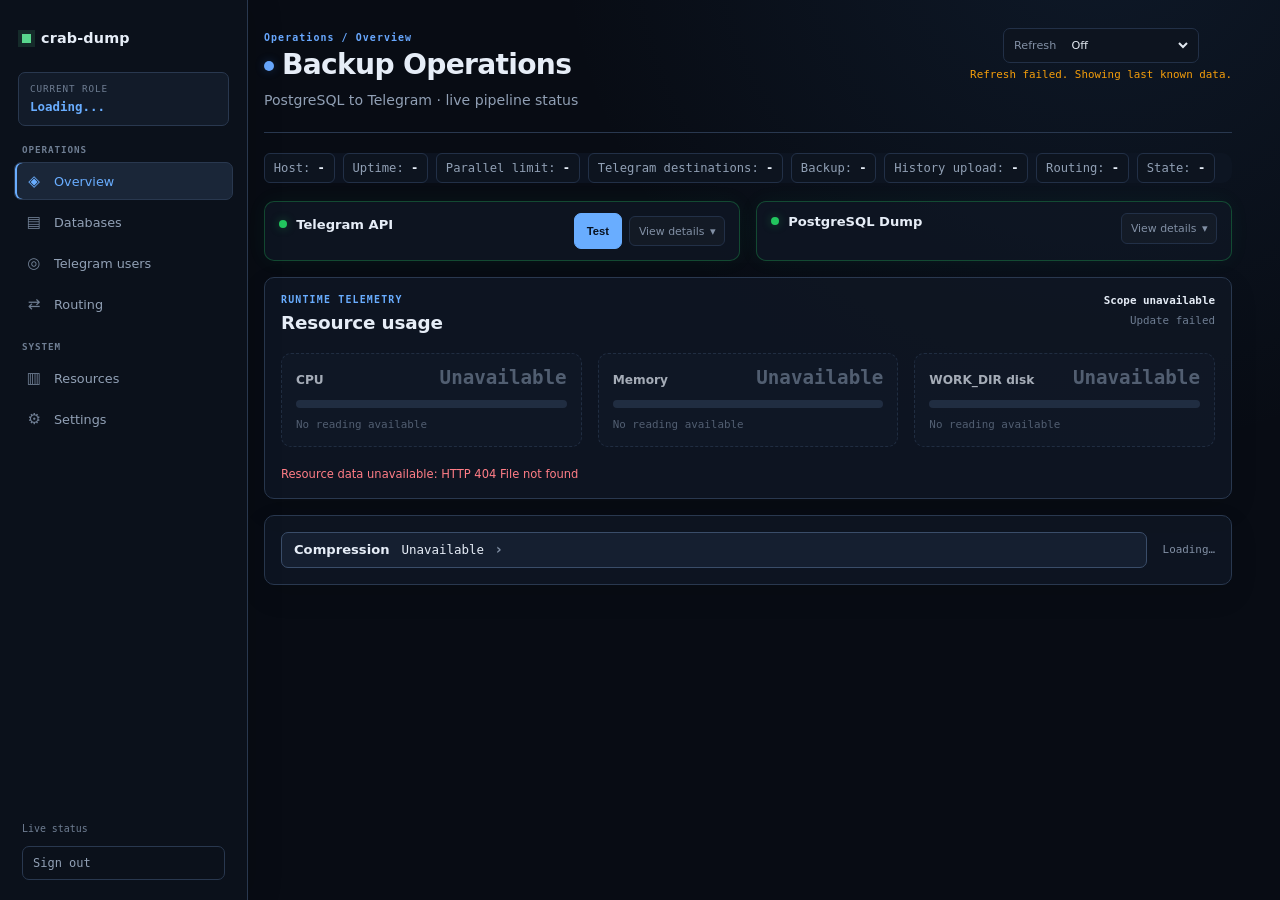
==== dashboard/index.html @ d7468675 "chore: create dashboard dir" ====
<!DOCTYPE html>
<html lang="en">
<head>
    <meta charset="UTF-8">
    <meta name="viewport" content="width=device-width, initial-scale=1.0">
    <title>crab-dump · Status Dashboard</title>
    <style>
        *, *::before, *::after { box-sizing: border-box; margin: 0; padding: 0; }

        :root {
            --bg:         #0b0f19;
            --bg-card:    #111827;
            --bg-hover:   #1a2332;
            --border:     #1e293b;
            --text:       #e2e8f0;
            --text-muted: #64748b;
            --accent:     #3b82f6;
            --accent-glow:rgba(59,130,246,.25);
            --up:         #22c55e;
            --up-bg:      rgba(34,197,94,.10);
            --up-border:  rgba(34,197,94,.30);
            --up-glow:    rgba(34,197,94,.35);
            --warn:       #f59e0b;
            --warn-bg:    rgba(245,158,11,.10);
            --warn-border:rgba(245,158,11,.30);
            --warn-glow:  rgba(245,158,11,.35);
            --err:        #ef4444;
            --err-bg:     rgba(239,68,68,.10);
            --err-border: rgba(239,68,68,.30);
            --err-glow:   rgba(239,68,68,.35);
            --idle:       #7c8aa0;
            --idle-bg:    rgba(124,138,160,.10);
            --idle-border:rgba(124,138,160,.28);
            --radius:     14px;
            --font:       'Inter', -apple-system, BlinkMacSystemFont, 'Segoe UI', Roboto, sans-serif;
            --mono:       'JetBrains Mono', 'Fira Code', 'Cascadia Code', ui-monospace, monospace;
        }

        body {
            font-family: var(--font);
            background: var(--bg);
            color: var(--text);
            min-height: 100vh;
            display: flex;
            flex-direction: column;
            align-items: center;
            padding: 2rem 1rem;
            -webkit-font-smoothing: antialiased;
            -moz-osx-font-smoothing: grayscale;
        }

        /* ---------- header ---------- */
        .header {
            width: 100%;
            max-width: 920px;
            text-align: center;
            margin-bottom: 2rem;
        }
        .header h1 {
            font-size: 1.6rem;
            font-weight: 700;
            letter-spacing: -.02em;
            margin-bottom: .3rem;
        }
        .header h1 .dot {
            display: inline-block;
            width: 10px; height: 10px;
            border-radius: 50%;
            background: var(--accent);
            box-shadow: 0 0 10px var(--accent-glow);
            margin-right: .5rem;
            vertical-align: middle;
            animation: pulse-dot 2s ease-in-out infinite;
        }
        @keyframes pulse-dot {
            0%,100% { opacity:1; transform:scale(1); }
            50%     { opacity:.5; transform:scale(1.2); }
        }
        .header p {
            color: var(--text-muted);
            font-size: .9rem;
        }

        /* ---------- server info bar ---------- */
        .info-bar {
            width: 100%;
            max-width: 920px;
            display: flex;
            flex-wrap: wrap;
            gap: .75rem;
            margin-bottom: 1.5rem;
        }
        .info-chip {
            display: inline-flex;
            align-items: center;
            gap: .45rem;
            background: var(--bg-card);
            border: 1px solid var(--border);
            border-radius: 999px;
            padding: .4rem .9rem;
            font-size: .78rem;
            color: var(--text-muted);
            font-family: var(--mono);
            white-space: nowrap;
        }
        .info-chip .icon { font-size: .9rem; }
        .info-chip strong { color: var(--text); font-weight: 600; }
        /* State chip is tinted by phase so "running" vs "waiting" reads at a glance. */
        .info-chip.running { border-color: rgba(245,158,11,.45); }
        .info-chip.running strong { color: var(--warn); }
        .info-chip.waiting { border-color: rgba(59,130,246,.45); }
        .info-chip.waiting strong { color: var(--accent); }

        /* ---------- status grid ---------- */
        .grid {
            width: 100%;
            max-width: 920px;
            display: grid;
            grid-template-columns: 1fr 1fr;
            gap: 1.25rem;
        }
        @media (max-width: 640px) {
            .grid { grid-template-columns: 1fr; }
        }

        /* ---------- card base ---------- */
        .card {
            background: var(--bg-card);
            border: 1px solid var(--border);
            border-radius: var(--radius);
            padding: 1.5rem;
            transition: border-color .3s, box-shadow .3s, transform .15s;
            display: flex;
            flex-direction: column;
            gap: 1rem;
            position: relative;
            overflow: hidden;
        }
        .card::before {
            content: '';
            position: absolute;
            inset: 0;
            border-radius: var(--radius);
            opacity: 0;
            transition: opacity .3s;
            pointer-events: none;
            background: radial-gradient(600px circle at var(--mx, 50%) var(--my, 50%), rgba(255,255,255,.02), transparent 40%);
        }
        .card:hover::before { opacity: 1; }
        .card:hover { transform: translateY(-2px); }

        /* Compact operational status panels */
        .service-card {
            min-width: 0;
            padding: 0;
            gap: 0;
            transition: border-color .2s, box-shadow .2s;
        }
        .service-card:hover { transform: none; }
        .service-card::before { display: none; }
        .service-card > summary {
            list-style: none;
        }
        .service-card > summary::-webkit-details-marker { display: none; }
        .service-summary {
            display: grid;
            grid-template-columns: minmax(0, 1fr) auto;
            align-items: center;
            gap: 1rem;
            padding: .85rem 1rem;
            cursor: pointer;
        }
        .service-summary:focus-visible {
            outline: 2px solid var(--accent);
            outline-offset: 4px;
            border-radius: 5px;
        }
        .service-main {
            display: flex;
            flex-direction: column;
            align-items: flex-start;
            gap: .3rem;
            min-width: 0;
        }
        .service-main .card-header {
            gap: .6rem;
        }
        .service-main .card-body {
            min-width: 0;
            padding-left: 1.35rem;
        }
        .service-main .status-msg {
            overflow-wrap: anywhere;
        }
        .service-actions {
            display: flex;
            align-items: center;
            justify-content: flex-end;
            gap: .6rem;
            flex: 0 0 auto;
        }
        .service-details-label {
            display: inline-flex;
            align-items: center;
            min-height: 1.9rem;
            padding: .3rem .55rem;
            border: 1px solid var(--border);
            border-radius: 6px;
            background: rgba(226,232,240,.025);
            color: var(--text-muted);
            font-size: .68rem;
            white-space: nowrap;
        }
        .service-summary:hover .service-details-label {
            border-color: rgba(59,130,246,.45);
            color: var(--text);
        }
        .service-details-label::after {
            content: '▾';
            margin-left: .35rem;
            font-size: .7rem;
            transition: transform .15s;
        }
        .service-card[open] .service-details-label::after {
            transform: rotate(180deg);
        }
        .service-details-content {
            display: flex;
            align-items: center;
            flex-wrap: wrap;
            gap: .35rem .9rem;
            margin-top: 0;
            padding: .6rem 1rem .7rem 2.35rem;
            background: rgba(2,6,23,.18);
            border-top: 1px solid var(--border);
        }
        .service-details-content .status-time {
            margin-top: 0;
        }
        .service-details-content .status-time:empty {
            display: none;
        }

        .compression-card { grid-column: 1 / -1; }
        .compression-header {
            display: flex;
            align-items: center;
            justify-content: space-between;
            gap: 1rem;
        }
        .compression-toggle {
            display: flex;
            align-items: center;
            flex: 1;
            min-width: 0;
            gap: .75rem;
            padding: .1rem 0;
            color: var(--text);
            background: transparent;
            border: 0;
            font: inherit;
            text-align: left;
            cursor: pointer;
        }
        .compression-toggle:focus-visible {
            outline: 2px solid var(--accent);
            outline-offset: 4px;
            border-radius: 4px;
        }
        .compression-toggle:hover .compression-summary {
            color: var(--accent);
        }
        .compression-summary {
            min-width: 0;
            overflow-wrap: anywhere;
            font: .78rem var(--mono);
            transition: color .15s;
        }
        .compression-chevron {
            flex: 0 0 auto;
            color: var(--text-muted);
            font-size: .85rem;
            transition: transform .15s;
        }
        .compression-card.expanded .compression-chevron {
            transform: rotate(90deg);
        }
        .compression-source {
            flex: 0 0 auto;
            color: var(--text-muted);
            font: .68rem var(--mono);
            text-align: right;
        }
        .compression-form[hidden] { display: none; }
        .compression-form {
            display: grid;
            grid-template-columns: repeat(3, minmax(0, 1fr));
            gap: 1rem;
            align-items: end;
        }
        .compression-field {
            display: flex;
            flex-direction: column;
            gap: .4rem;
            min-width: 0;
        }
        .compression-field label {
            color: var(--text-muted);
            font-size: .76rem;
        }
        .compression-field select,
        .compression-field input[type="number"] {
            width: 100%;
            min-height: 2.35rem;
            padding: .5rem .65rem;
            color: var(--text);
            background: var(--bg);
            border: 1px solid var(--border);
            border-radius: 8px;
            font: .82rem var(--mono);
        }
        .compression-field select:focus,
        .compression-field input:focus {
            outline: 2px solid var(--accent);
            outline-offset: 1px;
        }
        .compression-check {
            display: flex;
            flex-direction: row;
            align-items: baseline;
            gap: .55rem;
            min-height: 2.9rem;
            grid-row: 1;
            grid-column: 3;
            justify-self: start;
            color: var(--text);
            font-size: .82rem;
        }
        .compression-check input {
            flex: 0 0 auto;
            margin: 0;
        }
        .compression-check span {
            white-space: nowrap;
        }
        .compression-help,
        .compression-status {
            color: var(--text-muted);
            font-size: .73rem;
        }
        .compression-status { min-height: 1.1rem; }
        .compression-status.success { color: var(--up); }
        .compression-status.error { color: var(--err); }
        .compression-actions {
            display: flex;
            align-items: center;
            justify-content: space-between;
            gap: 1rem;
            grid-column: 1 / -1;
            margin-top: .25rem;
        }
        @media (max-width: 640px) {
            .compression-form { grid-template-columns: 1fr; }
            .compression-check { grid-row: auto; grid-column: auto; }
            .compression-actions { align-items: flex-start; flex-direction: column; }
            .compression-header { align-items: flex-start; }
            .compression-source { max-width: 42%; white-space: normal; }
        }
        @media (max-width: 640px) {
            .resource-grid { grid-template-columns: 1fr; }
            .service-summary {
                grid-template-columns: minmax(0, 1fr);
                gap: .55rem;
            }
            .service-actions {
                width: 100%;
                justify-content: flex-end;
            }
            .service-details-label {
                min-height: 1.75rem;
            }
            .service-details-content { padding-left: 1rem; }
        }

        /* state variants */
        .card.up       { border-color: var(--up-border);   box-shadow: 0 0 20px rgba(34,197,94,.06); }
        .card.up .card-header .status-dot { background: var(--up); box-shadow: 0 0 10px var(--up-glow); }
        .card.degraded { border-color: var(--warn-border); box-shadow: 0 0 20px rgba(245,158,11,.06); }
        .card.degraded .card-header .status-dot { background: var(--warn); box-shadow: 0 0 10px var(--warn-glow); }
        .card.down     { border-color: var(--err-border);  box-shadow: 0 0 20px rgba(239,68,68,.06); }
        .card.down .card-header .status-dot { background: var(--err); box-shadow: 0 0 10px var(--err-glow); }

        .card-header {
            display: flex;
            align-items: center;
            gap: .75rem;
        }
        .status-dot {
            width: 12px; height: 12px;
            border-radius: 50%;
            flex-shrink: 0;
            animation: pulse-dot 2s ease-in-out infinite;
        }
        .card-title {
            font-size: .95rem;
            font-weight: 600;
            color: var(--text);
        }
        .card-body { flex: 1; }
        .card-body .status-msg {
            font-size: .85rem;
            color: var(--text-muted);
            line-height: 1.55;
        }
        .card-body .status-time {
            font-family: var(--mono);
            font-size: .72rem;
            color: var(--text-muted);
            opacity: .7;
            margin-top: .4rem;
        }

        /* ──────────────────────────────────────────────
           DATABASES SECTION
           ────────────────────────────────────────────── */

        /* Section heading */
        #dbSection { width: 100%; max-width: 920px; }
        .db-head {
            width: 100%;
            max-width: 920px;
            display: flex;
            align-items: baseline;
            gap: .6rem;
            margin: 2rem 0 .9rem;
        }
        .db-head h2 {
            font-size: 1rem;
            font-weight: 600;
            letter-spacing: -.01em;
        }
        .db-head .hint {
            font-family: var(--mono);
            font-size: .68rem;
            color: var(--text-muted);
            opacity: .7;
        }

        /* Summary row pills */
        .summary-row {
            width: 100%;
            max-width: 920px;
            display: flex;
            flex-wrap: wrap;
            gap: .5rem;
            margin: 0 0 1.25rem;
        }
        .summary-pill {
            display: inline-flex;
            align-items: center;
            gap: .35rem;
            padding: .3rem .75rem;
            border-radius: 999px;
            font-size: .72rem;
            font-weight: 600;
            font-family: var(--mono);
            letter-spacing: .03em;
        }
        .summary-pill.total   { background: rgba(59,130,246,.12);  color: var(--accent);    border: 1px solid rgba(59,130,246,.25); }
        .summary-pill.queued  { background: var(--idle-bg);        color: var(--idle);     border: 1px solid var(--idle-border); }
        .summary-pill.running { background: rgba(245,158,11,.12);  color: var(--warn);     border: 1px solid rgba(245,158,11,.25); }
        .summary-pill.done    { background: rgba(34,197,94,.12);   color: var(--up);       border: 1px solid rgba(34,197,94,.25); }
        .summary-pill.failed  { background: rgba(239,68,68,.12);   color: var(--err);      border: 1px solid rgba(239,68,68,.25); }
        .summary-pill.cancelled { background: var(--idle-bg); color: var(--idle); border: 1px solid var(--idle-border); }
        .summary-pill.size    { background: rgba(226,232,240,.05); color: var(--text);     border: 1px solid var(--border); }
        .summary-pill.speed   { background: rgba(245,158,11,.12);  color: var(--warn);     border: 1px solid rgba(245,158,11,.25); }
        .summary-pill.zero    { opacity: .4; }

        /* Operational database list */
        .db-grid {
            width: 100%;
            max-width: 920px;
            display: flex;
            flex-direction: column;
            gap: 0;
            overflow: hidden;
            border: 1px solid var(--border);
            border-radius: var(--radius);
            background: var(--bg-card);
        }

        /* Individual operational row */
        .db-row {
            --db-accent: var(--idle);
            background: var(--bg-card);
            border-bottom: 1px solid var(--border);
            border-left: 3px solid var(--db-accent);
            position: relative;
            overflow: hidden;
        }
        .db-row:last-child { border-bottom: 0; }
        .db-summary {
            width: 100%;
            min-width: 0;
            display: grid;
            grid-template-columns: minmax(12rem, 1.45fr) minmax(5rem, .45fr) minmax(22rem, 1.8fr) auto;
            align-items: center;
            gap: 1rem;
            padding: .8rem 1rem .8rem .9rem;
        }
        .db-upload-row {
            border-top: 1px solid var(--border);
            padding: .75rem 1rem .85rem .9rem;
        }
        .db-upload-row[hidden] { display: none; }
        .db-history { border-top: 1px solid var(--border); padding: 1rem 1.15rem 1.15rem; }
        .db-history[hidden] { display: none; }
        .history-heading { display: flex; justify-content: space-between; gap: .75rem; align-items: baseline; margin-bottom: .8rem; }
        .history-heading h3 { font-size: .82rem; font-weight: 650; }
        .history-refresh { color: var(--accent); font-size: .7rem; background: none; border: 0; cursor: pointer; }
        .history-controls { display: flex; justify-content: space-between; align-items: center; gap: .75rem; margin-top: .8rem; color: var(--text-muted); font-size: .75rem; }
        .history-controls select, .history-page-button { color: var(--text); background: var(--surface); border: 1px solid var(--border); border-radius: 5px; padding: .4rem .45rem; font: inherit; }
        .history-page-button { cursor: pointer; }
        .history-page-button:disabled { cursor: default; opacity: .45; }
        .history-page-size { display: flex; align-items: center; gap: .4rem; }
        .history-stats { display: grid; grid-template-columns: repeat(4, minmax(0, 1fr)); gap: .55rem; margin-bottom: .85rem; }
        .history-stat { border: 1px solid var(--border); border-radius: 7px; padding: .5rem .6rem; min-width: 0; }
        .history-stat span { display: block; color: var(--text-muted); font-size: .61rem; text-transform: uppercase; letter-spacing: .04em; }
        .history-stat strong { display: block; margin-top: .2rem; font-family: var(--mono); font-size: .75rem; color: var(--text); font-variant-numeric: tabular-nums; }
        .history-table-wrap { overflow-x: auto; }
        .history-table { width: 100%; border-collapse: collapse; font-size: .68rem; white-space: nowrap; }
        .history-table th { color: var(--text-muted); font-weight: 600; text-align: left; padding: .4rem .45rem; border-bottom: 1px solid var(--border); }
        .history-table td { padding: .48rem .45rem; border-bottom: 1px solid rgba(30,41,59,.65); font-family: var(--mono); vertical-align: top; }
        .history-table .success { color: var(--up); } .history-table .failure { color: var(--err); }
        .history-table .action { color: var(--text-muted); }
        .history-table .action-disable { color: var(--warn); }
        .history-table .manual-source { color: var(--accent); font-weight: 650; }
        .db-row.disabled {
            --db-accent: var(--idle);
            background:
                repeating-linear-gradient(
                    -45deg,
                    rgba(124,138,160,.08) 0,
                    rgba(124,138,160,.08) 8px,
                    rgba(124,138,160,.035) 8px,
                    rgba(124,138,160,.035) 16px
                ),
                var(--bg-card);
            border-left-width: 4px;
            box-shadow: inset 0 1px 0 rgba(255,255,255,.025);
        }
        .db-group.disabled-group {
            margin-top: .3rem;
            padding-top: .7rem;
            border-top: 1px solid var(--idle-border);
            background: rgba(124,138,160,.035);
        }
        .db-group.disabled-group .db-group-heading {
            color: var(--text);
        }
        .db-group.disabled-group .db-group-heading::before {
            content: '⏸';
            display: inline-flex;
            align-items: baseline;
            justify-content: center;
            width: 1.15rem;
            height: 1.15rem;
            margin-right: .4rem;
            border: 1px solid var(--idle-border);
            border-radius: 50%;
            color: var(--idle);
            font-size: .62rem;
        }
        .db-row.disabled .db-dot {
            width: 9px;
            height: 9px;
            background: transparent;
            border: 2px solid var(--idle);
            box-shadow: none;
        }
        .db-row.disabled .db-badge {
            background: var(--idle-bg);
            color: var(--text);
            border-color: var(--idle-border);
            font-weight: 750;
        }
        .db-row.disabled .db-step,
        .db-row.disabled .db-foot,
        .db-row.disabled .tl-label {
            color: var(--text-muted);
        }
        .db-row.disabled .db-toggle[aria-checked="false"] {
            color: var(--text);
            background: rgba(124,138,160,.14);
            border-color: var(--idle);
        }
        .db-row.disabled .db-summary-main:hover .db-name {
            color: var(--text);
        }
        .db-summary-main {
            min-width: 0;
            width: 100%;
            border: 0;
            background: transparent;
            color: inherit;
            padding: 0;
            text-align: left;
            font: inherit;
            cursor: pointer;
        }
        .db-top, .db-status, .db-pipeline, .db-progress { min-width: 0; }
        .db-column-label {
            display: block;
            margin-bottom: .25rem;
            color: var(--text-muted);
            font: 700 .58rem var(--mono);
            letter-spacing: .06em;
            text-transform: uppercase;
        }
        .db-summary-main .db-column-label { display: none; }
        .db-status { display: grid; justify-items: start; }
        .db-pipeline, .db-progress { display: flex; flex-direction: column; gap: .35rem; }
        .db-progress { justify-content: center; }
        .db-progress .db-size { margin-top: .1rem; }
        .db-progress-empty {
            color: var(--text-muted);
            font-size: .68rem;
            line-height: 1.3;
        }
        .db-progress-empty[hidden] { display: none; }
        .db-summary-main:focus-visible {
            outline: 2px solid var(--accent);
            outline-offset: 4px;
            border-radius: 6px;
        }
        .db-actions {
            min-width: 0;
            display: flex;
            flex-direction: column;
            align-items: flex-end;
            gap: .3rem;
        }
        .db-toggle {
            display: inline-flex;
            align-items: center;
            gap: .45rem;
            min-height: 28px;
            border: 1px solid var(--border);
            border-radius: 999px;
            background: var(--bg);
            color: var(--text-muted);
            cursor: pointer;
            padding: .1rem .3rem .1rem .2rem;
            font-size: .6rem;
            font-weight: 650;
            font-family: var(--font);
            white-space: nowrap;
            transition: border-color .2s, color .2s, background .2s;
        }
        .db-toggle:hover { color: var(--text); border-color: var(--accent); }
        .db-toggle:focus-visible { outline: 2px solid var(--accent); outline-offset: 2px; }
        .db-toggle:disabled { cursor: wait; opacity: .7; }
        .db-toggle[aria-checked="true"] { color: var(--up); border-color: var(--up-border); }
        .db-toggle[aria-checked="false"] { color: var(--text-muted); }
        .toggle-track {
            position: relative;
            width: 24px;
            height: 14px;
            border-radius: 999px;
            background: var(--border);
            transition: background .2s;
        }
        .toggle-track::after {
            content: '';
            position: absolute;
            top: 2px;
            left: 2px;
            width: 10px;
            height: 10px;
            border-radius: 50%;
            background: var(--text-muted);
            transition: transform .2s, background .2s;
        }
        .db-toggle[aria-checked="true"] .toggle-track { background: rgba(34,197,94,.28); }
        .db-toggle[aria-checked="true"] .toggle-track::after {
            transform: translateX(10px);
            background: var(--up);
        }
        .db-toggle-label { min-width: 2.4rem; text-align: left; }
        .db-toggle-error {
            max-width: 180px;
            color: var(--err);
            font-size: .64rem;
            line-height: 1.3;
            text-align: right;
        }
        .db-toggle-error[hidden] { display: none; }
        .db-backup {
            border: 1px solid var(--accent);
            border-radius: 999px;
            background: transparent;
            color: var(--accent);
            cursor: pointer;
            padding: .25rem .4rem;
            font-size: .56rem;
            line-height: 1;
            letter-spacing: -.01em;
            font-weight: 650;
            font-family: var(--font);
            white-space: nowrap;
        }
        .db-toggle, .db-backup {
            width: 6.3rem;
            box-sizing: border-box;
            justify-content: center;
        }
        .db-backup:hover { background: rgba(59,130,246,.10); }
        .db-backup:disabled { cursor: wait; opacity: .7; }
        .db-backup.cancel-action {
            border-color: var(--err);
            color: var(--bg);
            background: var(--err);
            white-space: normal;
            line-height: 1.15;
            text-align: center;
        }
        .db-backup.cancel-action:hover { background: var(--err-border); }
        .db-backup-error { max-width: 180px; color: var(--err); font-size: .64rem; line-height: 1.3; text-align: right; }
        .db-backup-error[hidden] { display: none; }
        .db-manual-form { display: contents; }
        .db-no-encryption {
            display: inline-flex;
            align-items: center;
            gap: .25rem;
            color: var(--text-muted);
            white-space: nowrap;
        }
        .manual-backup-modal {
            position: fixed;
            inset: 0;
            z-index: 20;
            display: grid;
            place-items: center;
            padding: 1rem;
            background: rgba(3, 7, 18, .72);
            backdrop-filter: blur(4px);
        }
        .manual-backup-modal[hidden] { display: none; }
        .manual-backup-dialog {
            width: min(100%, 30rem);
            max-width: 30rem;
            border: 1px solid var(--border);
            border-radius: var(--radius);
            background: var(--bg-card);
            color: var(--text);
            box-shadow: 0 24px 80px rgba(0, 0, 0, .45);
            padding: 1.35rem;
        }
        .manual-backup-header {
            display: flex;
            align-items: flex-start;
            justify-content: space-between;
            gap: 1rem;
            margin-bottom: 1rem;
        }
        .manual-backup-header h2 { font-size: 1rem; }
        .manual-backup-header p {
            color: var(--text-muted);
            font-size: .75rem;
            margin-top: .25rem;
        }
        .manual-backup-close {
            border: 0;
            background: transparent;
            color: var(--text-muted);
            cursor: pointer;
            font-size: 1.25rem;
            line-height: 1;
            padding: .15rem;
        }
        .manual-backup-close:hover { color: var(--text); }
        .manual-backup-field {
            display: grid;
            gap: .4rem;
            margin-bottom: 1rem;
        }
        .manual-backup-field label,
        .manual-backup-encryption {
            color: var(--text-muted);
            font-size: .75rem;
            font-weight: 600;
        }
        .manual-backup-recipient {
            width: 100%;
            border: 1px solid var(--border);
            border-radius: 7px;
            padding: .55rem .6rem;
            background: var(--bg);
            color: var(--text);
            font: inherit;
        }
        .manual-backup-encryption {
            display: flex;
            align-items: center;
            gap: .45rem;
            margin-bottom: .65rem;
        }
        .manual-backup-no-encryption {
            color: var(--text-muted);
            font-size: .75rem;
            font-weight: 600;
        }
        .manual-backup-no-encryption[hidden] { display: none; }
        .manual-backup-warning {
            color: var(--warn);
            background: var(--warn-bg);
            border: 1px solid var(--warn-border);
            border-radius: 7px;
            padding: .6rem .7rem;
            font-size: .72rem;
            line-height: 1.25;
            margin-bottom: 1rem;
        }
        .manual-backup-warning[hidden] { display: none; }
        .manual-backup-error,
        .manual-backup-unavailable {
            color: var(--text-muted);
            font-size: .72rem;
            line-height: 1.3;
            margin-bottom: 1rem;
        }
        .manual-backup-error { color: var(--err); }
        .manual-backup-error[hidden],
        .manual-backup-unavailable[hidden] { display: none; }
        .manual-backup-actions {
            display: flex;
            justify-content: flex-end;
            gap: .55rem;
        }
        .manual-backup-actions button {
            border-radius: 7px;
            padding: .5rem .75rem;
            font: inherit;
            font-size: .75rem;
            cursor: pointer;
        }
        .manual-backup-cancel {
            border: 1px solid var(--border);
            background: transparent;
            color: var(--text-muted);
        }
        .manual-backup-submit {
            border: 1px solid var(--accent);
            background: var(--accent);
            color: white;
            font-weight: 650;
        }
        .manual-backup-actions button:disabled { cursor: wait; opacity: .7; }
        .history-error { color: var(--err); white-space: normal; min-width: 180px; max-width: 360px; overflow-wrap: anywhere; }
        .history-muted, .history-error-state { color: var(--text-muted); font-size: .75rem; }
        .history-error-state { color: var(--err); display: flex; gap: .6rem; align-items: center; }
        .history-skeleton { display: grid; gap: .55rem; }
        .db-group { display: flex; flex-direction: column; }
        .db-group-list { display: flex; flex-direction: column; }
        .db-group[hidden] { display: none; }
        .db-group-heading {
            display: flex;
            align-items: baseline;
            margin-top: .2rem;
            color: var(--text-muted);
            font-size: .7rem;
            font-weight: 700;
            letter-spacing: .08em;
            text-transform: uppercase;
        }
        .db-group-heading::after {
            content: '';
            height: 1px;
            flex: 1;
            background: var(--border);
        }
        @media (max-width: 720px) { .history-stats { grid-template-columns: repeat(2, minmax(0, 1fr)); } }

        /* State accents use the row rail, indicator, badge, and progress bar. */
        .db-row.running { --db-accent: var(--warn); }
        .db-row.done { --db-accent: var(--up); }
        .db-row.failed { --db-accent: var(--err); }
        .db-row.cancelled { --db-accent: var(--idle); }

        /* Row 1: dot + name + state badge */
        .db-top {
            display: flex;
            align-items: center;
            gap: .55rem;
        }
        .db-dot {
            width: 8px; height: 8px;
            border-radius: 50%;
            flex-shrink: 0;
            background: var(--idle);
        }
        .db-row.running .db-dot { background: var(--warn); box-shadow: 0 0 8px var(--warn-glow); animation: pulse-dot 1.6s ease-in-out infinite; }
        .db-row.done    .db-dot { background: var(--up);   box-shadow: 0 0 8px var(--up-glow); }
        .db-row.failed  .db-dot { background: var(--err);  box-shadow: 0 0 8px var(--err-glow); }

        .db-name {
            flex: 1;
            min-width: 0;
            font-size: .92rem;
            font-weight: 600;
            color: var(--text);
            overflow-wrap: anywhere;
        }
        .db-badge {
            flex-shrink: 0;
            font-size: .62rem;
            font-weight: 700;
            text-transform: uppercase;
            letter-spacing: .07em;
            padding: .2rem .5rem;
            border-radius: 999px;
            background: var(--idle-bg);
            color: var(--idle);
            border: 1px solid var(--idle-border);
        }
        .db-row.running .db-badge { background: var(--warn-bg); color: var(--warn); border-color: var(--warn-border); }
        .db-row.done    .db-badge { background: var(--up-bg);   color: var(--up);   border-color: var(--up-border); }
        .db-row.failed  .db-badge { background: var(--err-bg);  color: var(--err);  border-color: var(--err-border); }
        .db-row.cancelled .db-badge { background: var(--idle-bg); color: var(--idle); border-color: var(--idle-border); }

        /* Row 2: what the database is doing right now */
        .db-step {
            display: flex;
            align-items: flex-start;
            gap: .5rem;
            font-size: .78rem;
            color: var(--text-muted);
            line-height: 1.45;
            min-height: 2.4em;   /* two lines — keeps cards the same height */
        }
        .step-icon {
            flex-shrink: 0;
            width: 18px; height: 18px;
            border-radius: 50%;
            display: inline-flex;
            align-items: center;
            justify-content: center;
            font-size: .62rem;
            background: var(--idle-bg);
            color: var(--idle);
        }
        .db-row.running .step-icon { background: var(--warn-bg); color: var(--warn); }
        .db-row.done    .step-icon { background: var(--up-bg);   color: var(--up); }
        .db-row.failed  .step-icon { background: var(--err-bg);  color: var(--err); }
        .step-text {
            min-width: 0;
            overflow-wrap: anywhere;
        }
        .db-row.failed .step-text { color: var(--err); opacity: .85; }
        .db-row.cancelled .step-text { color: var(--idle); }

        /* Upload progress module: completion first, transfer details second. */
        .db-transfer { display: flex; flex-direction: column; gap: .45rem; }
        .db-transfer[hidden] { display: none; }
        .db-progress-overview {
            display: flex;
            align-items: baseline;
            justify-content: space-between;
            gap: .65rem;
            min-width: 0;
        }
        .db-progress-percent {
            color: var(--text);
            font: 700 1.25rem/1 var(--mono);
            font-variant-numeric: tabular-nums;
            letter-spacing: -.04em;
        }
        .db-progress-bytes {
            min-width: 0;
            color: var(--text-muted);
            font: .66rem var(--mono);
            font-variant-numeric: tabular-nums;
            text-align: right;
            overflow-wrap: anywhere;
        }
        .db-progress-meter {
            height: 10px;
            border: 1px solid var(--border);
            border-radius: 999px;
            background: var(--surface);
            overflow: hidden;
        }
        .db-progress-meter span {
            display: block;
            height: 100%;
            width: 0;
            border-radius: inherit;
            background: var(--warn);
            transition: width .4s;
        }
        .db-row.queued .db-progress-meter span { background: var(--idle); }
        .db-row.running .db-progress-meter span { background: var(--warn); }
        .db-row.done .db-progress-meter span { background: var(--up); }
        .db-row.failed .db-progress-meter span { background: var(--err); }
        .db-row.disabled .db-progress-meter span,
        .db-row.cancelled .db-progress-meter span { background: var(--idle); }
        .db-progress-details {
            display: flex;
            justify-content: space-between;
            align-items: baseline;
            gap: .55rem;
            min-width: 0;
            font: .66rem var(--mono);
            font-variant-numeric: tabular-nums;
        }
        .db-progress-speed {
            color: var(--warn);
            white-space: nowrap;
        }
        .db-row.done .db-progress-speed { color: var(--up); }
        .db-row.failed .db-progress-speed { color: var(--err); }
        .db-progress-speed[hidden] { display: none; }
        .db-chunk-info {
            display: flex;
            flex-wrap: wrap;
            gap: .25rem .55rem;
            min-width: 0;
            font: .66rem var(--mono);
            font-variant-numeric: tabular-nums;
        }
        .db-chunk-info[hidden] { display: none; }
        .db-chunk-count,
        .db-chunk-current {
            min-width: 0;
            color: var(--text-muted);
            overflow-wrap: anywhere;
        }
        .db-chunk-count strong,
        .db-chunk-current strong { color: var(--text); font-weight: 600; }
        .db-progress-meta {
            display: flex;
            flex-wrap: wrap;
            gap: .25rem .55rem;
            min-width: 0;
        }
        .db-progress-meta .db-size { margin-top: 0; }
        /* Dump size + compression ratio (secondary metadata). */
        .db-size {
            font-family: var(--mono);
            font-size: .68rem;
            color: var(--text-muted);
        }
        .db-size[hidden] { display: none; }
        .db-size strong { color: var(--text); font-weight: 600; }

        /* Row 5: pipeline timeline (dump → compression → encryption → upload) */
        .db-timeline {
            width: 100%;
            max-width: none;
            display: flex;
            align-items: flex-start;
        }
        .tl-stage {
            flex: 0 0 auto;
            width: 4.2rem;
            display: flex;
            flex-direction: column;
            align-items: center;
            gap: .3rem;
        }
        .tl-bar {
            flex: 1 1 auto;
            height: 2px;
            margin-top: 5px;      /* aligns with the 12px node's centre */
            background: var(--border);
            border-radius: 2px;
            transition: background .4s;
        }
        .tl-bar.filled { background: var(--up); }
        .tl-node {
            width: 12px; height: 12px;
            border-radius: 50%;
            border: 2px solid var(--border);
            background: var(--bg);
            transition: background .35s, border-color .35s, box-shadow .35s;
        }
        .tl-label {
            font-size: .58rem;
            text-transform: uppercase;
            letter-spacing: .05em;
            color: var(--text-muted);
            opacity: .45;
            transition: opacity .35s, color .35s;
        }
        .tl-stage.completed .tl-node  { background: var(--up); border-color: var(--up); }
        .tl-stage.completed .tl-label { opacity: .9; color: var(--up); }
        .tl-stage.active .tl-node     { background: var(--warn); border-color: var(--warn); animation: pulse-node 1.5s ease-in-out infinite; }
        .tl-stage.active .tl-label    { opacity: 1; color: var(--warn); font-weight: 600; }
        .tl-stage.failed .tl-node     { background: var(--err); border-color: var(--err); box-shadow: 0 0 8px var(--err-glow); }
        .tl-stage.failed .tl-label    { opacity: 1; color: var(--err); font-weight: 600; }
        .tl-stage.skipped .tl-node    { border-style: dashed; opacity: .55; }
        .tl-stage.skipped .tl-label   { opacity: .55; text-decoration: line-through; }

        @keyframes pulse-node {
            0%, 100% { box-shadow: 0 0 5px var(--warn-glow);  transform: scale(1); }
            50%      { box-shadow: 0 0 13px var(--warn-glow); transform: scale(1.25); }
        }

        /* Row 4: stage counter + last update */
        .db-foot {
            display: flex;
            justify-content: space-between;
            gap: .5rem;
            font-family: var(--mono);
            font-size: .64rem;
            color: var(--text-muted);
            opacity: .6;
        }
        .db-summary-main:hover .db-name { color: var(--accent); }
        .db-row:focus-within { background: rgba(59,130,246,.025); }

        /* ---------- controls ---------- */
        .controls {
            margin-top: 2rem;
            display: flex;
            gap: .75rem;
        }
        .btn {
            display: inline-flex;
            align-items: center;
            gap: .45rem;
            padding: .55rem 1.15rem;
            border-radius: 999px;
            border: 1px solid var(--border);
            background: var(--bg-card);
            color: var(--text);
            font-size: .82rem;
            font-weight: 500;
            cursor: pointer;
            transition: background .2s, border-color .2s;
            font-family: var(--font);
        }
        .btn:hover { background: var(--bg-hover); }
        .btn.primary { border-color: var(--accent); color: var(--accent); }
        .btn.primary:hover { background: rgba(59,130,246,.10); }
        .spinner {
            display: inline-block;
            width: 14px; height: 14px;
            border: 2px solid var(--text-muted);
            border-top-color: transparent;
            border-radius: 50%;
            animation: spin .6s linear infinite;
        }
        @keyframes spin { to { transform: rotate(360deg); } }

        /* ---------- skeleton loader ---------- */
        .skeleton {
            height: 10px;
            border-radius: 6px;
            background: linear-gradient(90deg, var(--bg-card) 25%, var(--bg-hover) 50%, var(--bg-card) 75%);
            background-size: 200% 100%;
            animation: shimmer 1.5s ease-in-out infinite;
        }
        @keyframes shimmer {
            0%   { background-position: 200% 0; }
            100% { background-position: -200% 0; }
        }

        /* ---------- footer ---------- */
        .footer {
            margin-top: 2.5rem;
            font-size: .75rem;
            color: var(--text-muted);
            opacity: .6;
        }

        @media (max-width: 640px) {
            .db-grid { grid-template-columns: 1fr; }
        }

        /* ---------- operations shell ---------- */
        :root {
            --bg: #080c14;
            --bg-card: #101722;
            --bg-hover: #172233;
            --surface: #0d141f;
            --border: #223047;
            --text-muted: #8290a5;
            --accent: #68a8ff;
            --radius: 10px;
            --space-1: .35rem;
            --space-2: .55rem;
            --space-3: .8rem;
            --space-4: 1rem;
            --space-5: 1.35rem;
            --z-nav: 10;
            --z-modal: 100;
        }
        body {
            display: grid;
            grid-template-columns: 248px minmax(0, 1fr);
            align-items: start;
            gap: 0;
            padding: 0;
            min-width: 0;
            overflow-x: hidden;
        }
        .app-content {
            grid-column: 2;
            min-width: 0;
            width: 100%;
        }
        .skip-link {
            position: fixed;
            top: .75rem;
            left: .75rem;
            z-index: 1000;
            padding: .55rem .75rem;
            color: var(--text);
            background: var(--surface);
            border: 1px solid var(--accent);
            border-radius: 7px;
            transform: translateY(-160%);
            transition: transform .15s ease;
        }
        .skip-link:focus { transform: translateY(0); }
        .app-nav {
            position: sticky;
            top: 0;
            z-index: var(--z-nav);
            display: flex;
            flex-direction: column;
            width: 248px;
            min-height: 100vh;
            padding: 1.35rem 1rem;
            background: #0c121d;
            border-right: 1px solid var(--border);
        }
        .app-brand {
            display: flex;
            align-items: center;
            gap: .7rem;
            padding: .2rem .55rem 1.7rem;
            color: var(--text);
            text-decoration: none;
            font-weight: 750;
            letter-spacing: -.02em;
        }
        .app-brand .dot { width: 9px; height: 9px; margin: 0; animation: none; }
        .app-role {
            display: grid;
            gap: .25rem;
            margin: -.9rem .45rem 1rem;
            padding: .6rem .65rem;
            border: 1px solid var(--border);
            border-radius: 7px;
            background: var(--surface);
            color: var(--text-muted);
            font: .62rem/1.3 var(--mono);
        }
        .app-role span { font-size: .56rem; letter-spacing: .08em; text-transform: uppercase; }
        .app-role strong { color: var(--accent); font-size: .78rem; font-weight: 700; text-transform: capitalize; }
        .app-nav-label {
            margin: 1rem .65rem .45rem;
            color: var(--text-muted);
            font: 700 .62rem var(--mono);
            letter-spacing: .12em;
            text-transform: uppercase;
        }
        .app-nav-links { display: grid; gap: .25rem; }
        .app-nav-links a {
            display: flex;
            align-items: center;
            gap: .65rem;
            min-height: 38px;
            padding: .55rem .65rem;
            border: 1px solid transparent;
            border-radius: 7px;
            color: var(--text-muted);
            text-decoration: none;
            font-size: .8rem;
        }
        .app-nav-links a:hover, .app-nav-links a[aria-current="page"] {
            color: var(--text);
            background: var(--bg-hover);
            border-color: var(--border);
        }
        .app-nav-links a[aria-current="page"] { color: var(--accent); }
        .app-nav-footer {
            margin-top: auto;
            padding: 1rem .65rem 0;
            color: var(--text-muted);
            font: .65rem/1.5 var(--mono);
        }
        .app-signout {
            display: block;
            width: 100%;
            margin-top: .6rem;
            padding: .45rem .65rem;
            color: var(--text-muted);
            background: transparent;
            border: 1px solid var(--border);
            border-radius: 7px;
            font: inherit;
            text-align: left;
            cursor: pointer;
        }
        .app-signout:hover { color: var(--text); background: var(--bg-hover); }
        .header, .info-bar, .grid, #dbSection, .controls, .footer {
            grid-column: 2;
            width: min(1180px, calc(100% - 3rem));
            max-width: none;
            margin-left: auto;
            margin-right: auto;
        }
        .header {
            display: flex;
            align-items: center;
            justify-content: space-between;
            gap: 1rem;
            padding: 1.35rem 0 1.1rem;
            margin-bottom: 0;
            text-align: left;
            border-bottom: 1px solid var(--border);
        }
        .header h1 { margin: 0; font-size: 1.25rem; }
        .header h1 .dot { animation: none; }
        .header .eyebrow {
            margin-bottom: .35rem;
            color: var(--accent);
            font: 700 .62rem var(--mono);
            letter-spacing: .11em;
            text-transform: none;
        }
        .header p { margin-top: .25rem; font-size: .75rem; }
        .header-actions { display: flex; flex-wrap: wrap; justify-content: flex-end; gap: .45rem; }
        .refresh-control-group {
            display: flex;
            flex-direction: column;
            align-items: center;
            gap: .2rem;
        }
        .refresh-control {
            display: inline-flex;
            align-items: center;
            gap: .4rem;
            min-height: 32px;
            padding: .25rem .45rem .25rem .65rem;
            border: 1px solid var(--border);
            border-radius: 7px;
            color: var(--text-muted);
            background: var(--surface);
            font-size: .7rem;
        }
        .refresh-control select {
            min-height: 25px;
            padding: .15rem .3rem;
            border: 0;
            color: var(--text);
            background: transparent;
            font: inherit;
            cursor: pointer;
        }
        .refresh-control select:focus-visible { outline: 2px solid var(--accent); outline-offset: 2px; border-radius: 3px; }
        .refresh-state {
            display: inline-flex;
            align-items: center;
            min-height: 1rem;
            color: var(--text-muted);
            font: .68rem var(--mono);
        }
        .refresh-state.error { color: var(--warn); }
        .info-bar {
            display: flex;
            gap: .45rem;
            margin-top: 1rem;
            margin-bottom: 1.15rem;
        }
        .info-chip {
            min-height: 30px;
            padding: .3rem .55rem;
            border-radius: 6px;
            background: var(--surface);
            font-size: .65rem;
        }
        .info-chip .icon { display: none; }
        .grid {
            grid-template-columns: repeat(2, minmax(0, 1fr));
            gap: .85rem;
        }
        .card {
            gap: .75rem;
            padding: 1rem;
            border-radius: var(--radius);
            transition: border-color .15s, box-shadow .15s;
        }
        .card:hover { transform: none; }
        .card::before { display: none; }
        .service-card {
            padding: 0;
        }
        .service-summary { gap: .65rem; padding: .7rem .85rem; }
        .service-main { gap: .25rem; }
        .service-actions { gap: .45rem; }
        .service-details-content { padding: .5rem .85rem .6rem 2rem; }
        .card-header { gap: .55rem; }
        .card-title { font-size: .82rem; }
        .status-dot { width: 8px; height: 8px; animation: none; }
        .resource-card, .compression-card { grid-column: 1 / -1; }
        .db-head { max-width: none; margin: 1.8rem 0 .7rem; }
        .db-head h2 { font-size: 1.05rem; }
        .summary-row { max-width: none; margin-bottom: .7rem; }
        .summary-pill { border-radius: 6px; padding: .35rem .55rem; font-size: .65rem; }
        .db-grid { max-width: none; padding-bottom: 2rem; }
        .db-group-list { gap: 0; }
        .db-group-heading { margin: .65rem .6rem .1rem; font-size: .62rem; }
        .db-summary { padding: .8rem .9rem; gap: .55rem; }
        .db-top { gap: .45rem; }
        .db-name { font-size: .8rem; }
        .db-step { min-height: 1.8em; font-size: .7rem; }
        .db-timeline { max-width: 320px; }
            .tl-stage { width: 3.6rem; }
        .tl-label { font-size: .54rem; }
        .db-actions { flex-direction: column; align-items: flex-end; }
        .db-toggle { min-height: 28px; }
        .db-backup { padding: .25rem .4rem; font-size: .56rem; line-height: 1; }
        .controls { justify-content: flex-end; margin-top: 1.15rem; }
        .footer { margin-top: 1.25rem; padding-bottom: 1.5rem; }
        .btn { border-radius: 7px; padding: .5rem .75rem; font-size: .72rem; }
        @media (max-width: 900px) {
            body { grid-template-columns: 72px minmax(0, 1fr); }
            .app-nav { width: 72px; padding-inline: .55rem; align-items: center; }
            .app-brand { padding-inline: 0; }
            .app-brand span:last-child, .app-nav-label, .app-nav-links a span:last-child, .app-nav-footer { display: none; }
            .app-nav-links a { width: 42px; justify-content: center; padding-inline: 0; }
        }
        @media (max-width: 640px) {
            body { display: block; }
            .app-content { width: 100%; }
            .app-nav {
                position: static;
                display: flex;
                flex-direction: row;
                align-items: center;
                width: 100%;
                min-height: auto;
                padding: .65rem .8rem;
                border-right: 0;
                border-bottom: 1px solid var(--border);
            }
            .app-brand { padding: 0 .25rem; margin-right: auto; }
            .app-nav-links { display: flex; gap: .2rem; }
            .app-nav-links a { width: auto; min-height: 32px; padding: .4rem .5rem; }
            .app-nav-links a span:last-child { display: inline; font-size: .65rem; }
        .app-nav-footer, .app-role { display: none; }
            .header, .info-bar, .grid, #dbSection, .controls, .footer { width: calc(100% - 1.5rem); }
            .header { align-items: flex-start; flex-direction: column; }
            .header-actions { justify-content: flex-start; }
            .info-bar { overflow-x: auto; flex-wrap: nowrap; padding-bottom: .2rem; }
            .grid { grid-template-columns: 1fr; }
            .db-summary {
                grid-template-columns: minmax(0, 1fr);
                align-items: stretch;
                gap: .75rem;
            }
            .db-summary-main, .db-status, .db-pipeline, .db-actions {
                grid-column: 1 / -1;
            }
            .db-summary-main .db-column-label,
            .db-status .db-column-label,
            .db-pipeline .db-column-label,
            .db-progress .db-column-label,
            .db-actions .db-column-label { display: block; }
            .db-summary-main .db-column-label { margin-bottom: .25rem; }
            .db-upload-row { padding: .7rem .9rem .8rem; }
            .db-actions {
                width: 100%;
                justify-content: flex-end;
                padding-top: .25rem;
                border-top: 1px solid var(--border);
            }
        }
        @media (prefers-reduced-motion: reduce) {
            *, *::before, *::after { animation-duration: .01ms !important; transition-duration: .01ms !important; }
        }
    </style>
    <style>
        @media (min-width: 901px) {
            body { grid-template-columns: 216px minmax(0, 1fr); }
            .app-nav { position: fixed; inset: 0 auto 0 0; width: 216px; }
        }
        @media (max-width: 900px) { .app-nav { position: fixed; } }
        @media (max-width: 640px) { .app-nav { position: static; } }
        @media (max-width: 640px) {
            .app-nav { overflow-x: auto; }
            .app-nav-links { flex-shrink: 0; }
        }
        @media (max-width: 480px) {
            .app-brand span:last-child,
            .app-nav-links a span:last-child { display: none; }
            .app-nav-links a { width: 34px; justify-content: center; }
        }
    </style>
    <link rel="stylesheet" href="/dashboard.css">
    <script src="/dashboard-auth.js"></script>
</head>
<body>
    <a class="skip-link" href="#dashboard-main">Skip to main content</a>

    <nav class="app-nav" aria-label="Primary navigation">
        <a class="app-brand" href="/" aria-label="crab-dump overview"><span class="dot"></span><span>crab-dump</span></a>
        <div class="app-role" aria-label="Current dashboard role"><span>Current role</span><strong id="sidebarRole">Loading...</strong></div>
        <span class="app-nav-label">Operations</span>
        <div class="app-nav-links">
            <a href="/" aria-current="page"><span aria-hidden="true">◈</span><span>Overview</span></a>
            <a href="/databases"><span aria-hidden="true">▤</span><span>Databases</span></a>
            <a href="/users"><span aria-hidden="true">◎</span><span>Telegram users</span></a>
            <a href="/routing"><span aria-hidden="true">⇄</span><span>Routing</span></a>
        </div>
        <span class="app-nav-label">System</span>
        <div class="app-nav-links">
            <a href="#resourceCard"><span aria-hidden="true">▥</span><span>Resources</span></a>
            <a href="#compressionCard"><span aria-hidden="true">⚙</span><span>Settings</span></a>
        </div>
        <div class="app-nav-footer">Live status<button class="app-signout" type="button" onclick="signOut()">Sign out</button></div>
    </nav>

    <main id="dashboard-main" class="app-content">

    <!-- Header -->
    <div class="header">
        <div>
            <p class="eyebrow">Operations / Overview</p>
            <h1><span class="dot"></span>Backup Operations</h1>
            <p>PostgreSQL to Telegram · live pipeline status</p>
        </div>
        <div class="header-actions">
            <div class="refresh-control-group">
                <label class="refresh-control" for="refreshInterval">Refresh
                    <select id="refreshInterval" aria-label="Dashboard refresh interval">
                        <option value="2000">Every 2 seconds</option>
                        <option value="5000">Every 5 seconds</option>
                        <option value="10000">Every 10 seconds</option>
                        <option value="30000">Every 30 seconds</option>
                        <option value="60000">Every minute</option>
                        <option value="0">Off</option>
                    </select>
                </label>
                <span id="refreshState" class="refresh-state" role="status" aria-live="polite" aria-atomic="true">Loading dashboard…</span>
            </div>
        </div>
    </div>

    <!-- Server info bar -->
    <div class="info-bar">
        <span class="info-chip"><span class="icon">&#x1f310;</span> Host: <strong id="infoHost">-</strong></span>
        <span class="info-chip"><span class="icon">&#x23f1;</span> Uptime: <strong id="infoUptime">-</strong></span>
        <span class="info-chip"><span class="icon">&#x26a1;</span> Parallel limit: <strong id="infoParallel">-</strong></span>
        <span class="info-chip"><span class="icon">&#x1f4e8;</span> Telegram destinations: <strong id="infoTelegramChats">-</strong></span>
        <span class="info-chip"><span class="icon">&#x1f5d3;</span> Backup: <strong id="infoBackupSchedule">-</strong></span>
        <span class="info-chip"><span class="icon">&#x1f4c5;</span> History upload: <strong id="infoHistorySchedule">-</strong></span>
        <span class="info-chip"><span class="icon">&#x1f500;</span> Routing: <strong id="infoRoutingCore">-</strong></span>
        <span class="info-chip" id="infoPhaseChip"><span class="icon">&#x1f504;</span> State: <strong id="infoPhase">-</strong></span>
    </div>

    <!-- Main status grid (Telegram + aggregated dump) -->
    <div class="grid" aria-label="Service health and system settings">

        <!-- Telegram status panel -->
        <details class="card service-card up" id="tgCard">
            <summary class="service-summary">
                <div class="service-main">
                    <div class="card-header">
                        <span class="status-dot" id="tgDot"></span>
                        <span class="card-title">Telegram API</span>
                    </div>
                    <div class="card-body">
                        <div class="status-msg" id="tgMsg">
                            <div class="skeleton" style="width:80%"></div>
                        </div>
                    </div>
                </div>
                <div class="service-actions">
                    <button class="btn primary" id="tgTestBtn" type="button" onclick="event.preventDefault(); event.stopPropagation(); testTelegramApi()">Test</button>
                    <span class="service-details-label">View details</span>
                </div>
            </summary>
            <div class="service-details-content">
                <div class="status-time" id="tgTestMsg" aria-live="polite"></div>
                <div class="status-time" id="tgTime"></div>
            </div>
        </details>

        <!-- Dump status panel (aggregated across all databases) -->
        <details class="card service-card up" id="dumpCard">
            <summary class="service-summary">
                <div class="service-main">
                    <div class="card-header">
                        <span class="status-dot" id="dumpDot"></span>
                        <span class="card-title">PostgreSQL Dump</span>
                    </div>
                    <div class="card-body">
                        <div class="status-msg" id="dumpMsg">
                            <div class="skeleton" style="width:80%"></div>
                        </div>
                    </div>
                </div>
                <div class="service-actions">
                    <span class="service-details-label">View details</span>
                </div>
            </summary>
            <div class="service-details-content">
                <div class="status-time" id="dumpTime"></div>
            </div>
        </details>

        <!-- Runtime resource usage -->
        <section class="card resource-card is-loading" id="resourceCard" aria-labelledby="resourceTitle">
            <div class="resource-header">
                <div class="resource-heading">
                    <p class="resource-kicker">Runtime telemetry</p>
                    <h2 class="card-title" id="resourceTitle">Resource usage</h2>
                </div>
                <div class="resource-meta">
                    <span class="resource-scope" id="resourceScope">Loading scope…</span>
                    <span class="resource-updated" id="resourceUpdated" role="status" aria-live="polite">Waiting for first sample</span>
                </div>
            </div>
            <div class="resource-grid">
                <article class="resource-item" id="resourceCpuMetric">
                    <div class="resource-label"><span class="resource-name">CPU</span><span class="resource-value" id="resourceCpuValue">Loading</span></div>
                    <div class="resource-track" role="progressbar" aria-label="CPU usage" aria-valuemin="0" aria-valuemax="100" aria-valuenow="0"><div class="resource-fill" id="resourceCpuFill" style="width:0%"></div></div>
                    <div class="resource-foot" id="resourceCpuFoot">Waiting for reading</div>
                </article>
                <article class="resource-item" id="resourceMemoryMetric">
                    <div class="resource-label"><span class="resource-name">Memory</span><span class="resource-value" id="resourceMemoryValue">Loading</span></div>
                    <div class="resource-track" role="progressbar" aria-label="Memory usage" aria-valuemin="0" aria-valuemax="100" aria-valuenow="0"><div class="resource-fill" id="resourceMemoryFill" style="width:0%"></div></div>
                    <div class="resource-foot" id="resourceMemoryFoot">Waiting for reading</div>
                </article>
                <article class="resource-item" id="resourceDiskMetric">
                    <div class="resource-label"><span class="resource-name">WORK_DIR disk</span><span class="resource-value" id="resourceDiskValue">Loading</span></div>
                    <div class="resource-track" role="progressbar" aria-label="WORK_DIR disk usage" aria-valuemin="0" aria-valuemax="100" aria-valuenow="0"><div class="resource-fill" id="resourceDiskFill" style="width:0%"></div></div>
                    <div class="resource-foot" id="resourceDiskFoot">Waiting for reading</div>
                </article>
            </div>
            <div class="resource-message" id="resourceError" role="status" aria-live="polite">Loading resource data…</div>
        </section>

        <!-- Compression settings -->
        <div class="card compression-card" id="compressionCard">
            <div class="compression-header">
                <button class="compression-toggle" id="compressionToggle" type="button"
                        aria-expanded="false" aria-controls="compressionForm">
                    <span class="card-title">Compression</span>
                    <span class="compression-summary" id="compressionSummary">Loading…</span>
                    <span class="compression-chevron" aria-hidden="true">›</span>
                </button>
                <span class="compression-source" id="compressionSource">Loading…</span>
            </div>
            <form id="compressionForm" class="compression-form" hidden>
                <div class="compression-field">
                    <label for="compressionCodec">Codec</label>
                    <select id="compressionCodec">
                        <option value="none">None</option>
                        <option value="zstd">zstd</option>
                        <option value="gzip">gzip</option>
                        <option value="brotli">brotli</option>
                    </select>
                    <span class="compression-help">Global for all databases.</span>
                </div>
                <div class="compression-field">
                    <label for="compressionLevel">Level</label>
                    <input id="compressionLevel" type="number" inputmode="numeric">
                    <span class="compression-help" id="compressionLevelHelp">-</span>
                </div>
                <label class="compression-check">
                    <input id="compressionChecksum" type="checkbox">
                    <span>Include zstd frame checksum</span>
                </label>
                <div class="compression-actions">
                    <span class="compression-status" id="compressionStatus" role="status"></span>
                    <button class="btn primary" id="compressionSave" type="submit">Save compression</button>
                </div>
            </form>
        </div>

    </div>

    <!-- Database-level overview (rendered dynamically) -->
    <section id="dbSection" style="display:none;" aria-labelledby="dbSectionTitle">
        <div class="db-head">
            <h2 id="dbSectionTitle">Active backups</h2>
            <span class="hint">dump → compression → encryption → upload</span>
        </div>
        <div class="summary-row" id="dbSummary"></div>
        <div class="db-grid" id="dbGrid" role="table" aria-label="Live database backup status">
            <div class="db-group" id="activeDbGroup" role="rowgroup">
                <div class="db-group-heading">Active databases</div>
                <div class="db-group-list" id="activeDbList"></div>
            </div>
            <div class="db-group disabled-group" id="disabledDbGroup" role="rowgroup" hidden>
                <div class="db-group-heading">Disabled databases</div>
                <div class="db-group-list" id="disabledDbList"></div>
            </div>
        </div>
    </section>

    <div id="manualBackupModal" class="manual-backup-modal" hidden>
        <div class="manual-backup-dialog" role="dialog" aria-modal="true" aria-labelledby="manualBackupTitle">
            <div class="manual-backup-header">
                <div>
                    <h2 id="manualBackupTitle">Backup database</h2>
                    <p id="manualBackupDatabase"></p>
                </div>
                <button id="manualBackupClose" class="manual-backup-close" type="button" aria-label="Close">&times;</button>
            </div>
            <form id="manualBackupForm">
                <div class="manual-backup-field">
                    <label for="manualBackupRecipient">Telegram recipient</label>
                    <select id="manualBackupRecipient" class="manual-backup-recipient"></select>
                </div>
                <div class="manual-backup-encryption">
                    Encryption follows the server's <code>ENCRYPTION_TYPE</code> configuration.
                </div>
                <label id="manualBackupNoEncryption" class="manual-backup-no-encryption" hidden>
                    <input id="manualBackupNoEncryptionInput" type="checkbox">
                    Upload without encryption
                </label>
                <div id="manualBackupEncryptionWarning" class="manual-backup-warning" hidden>
                    This backup will be uploaded without age encryption.
                </div>
                <div id="manualBackupUnavailable" class="manual-backup-unavailable" hidden></div>
                <div id="manualBackupError" class="manual-backup-error" role="alert" hidden></div>
                <div class="manual-backup-actions">
                    <button id="manualBackupCancel" class="manual-backup-cancel" type="button">Cancel</button>
                    <button id="manualBackupSubmit" class="manual-backup-submit" type="submit">Queue backup</button>
                </div>
            </form>
        </div>
    </div>

    </main>

<script>
    async function signOut() {
        try {
            await fetch('/api/auth/logout', { method: 'POST', credentials: 'same-origin' });
        } finally {
            window.location.reload();
        }
    }

    /**
     * crab-dump Status Dashboard
     *
     * Polls the backend API every 2 seconds and updates the UI in real time.
     * On first load it fetches /api/config for server metadata, then displays
     * per-database cards with state, next step, and a backup-pipeline timeline.
     */

    let config = null;
    let telegramUsers = [];
    let manualBackupAvailable = false;
    let latestDatabases = [];
    let compressionDirty = false;
    let compressionRanges = {};
    let compressionExpanded = false;
    let refreshIntervalMs = 2000;
    let refreshTimer = null;

    // ── Helpers ────────────────────────────────────────────────────
    function formatUptime(seconds) {
        const h = Math.floor(seconds / 3600);
        const m = Math.floor((seconds % 3600) / 60);
        const s = seconds % 60;
        if (h > 0) return `${h}h ${m}m ${s}s`;
        if (m > 0) return `${m}m ${s}s`;
        return `${s}s`;
    }

    function relTime(dateStr) {
        try {
            const diff = Date.now() - new Date(dateStr).getTime();
            const abs = Math.abs(diff);
            if (abs < 3000)  return 'just now';
            if (abs < 60000) return `${Math.round(abs / 1000)}s ago`;
            if (abs < 3600000) return `${Math.round(abs / 60000)}m ago`;
            return `${Math.round(abs / 3600000)}h ago`;
        } catch { return dateStr; }
    }

    /** Format a byte count with 1024-byte units (KB = 1024 B). */
    function fmtBytes(n) {
        if (!n || n < 0) return '0 B';
        const units = ['B', 'KB', 'MB', 'GiB', 'TiB'];
        const i = Math.min(Math.floor(Math.log(n) / Math.log(1024)), units.length - 1);
        const v = n / Math.pow(1024, i);
        return `${v.toFixed(i === 0 || v >= 10 ? 0 : 1)} ${units[i]}`;
    }

    /** Format throughput; a dash when nothing is moving. */
    function fmtSpeed(bps) {
        return Number.isFinite(bps) && bps > 0 ? `${fmtBytes(bps)}/s` : '-';
    }

    function fmtPercent(value) {
        return typeof value === 'number' && Number.isFinite(value) ? `${value.toFixed(1)}%` : '-';
    }

    function renderResourceMetric(prefix, metric, showBytes) {
        const value = document.getElementById(`resource${prefix}Value`);
        const fill = document.getElementById(`resource${prefix}Fill`);
        const foot = document.getElementById(`resource${prefix}Foot`);
        const item = document.getElementById(`resource${prefix}Metric`);
        const percent = typeof metric?.percent === 'number'
            ? Math.max(0, Math.min(100, metric.percent))
            : null;
        const available = percent !== null;
        value.textContent = available ? fmtPercent(percent) : 'Unavailable';
        fill.style.width = percent === null ? '0%' : `${percent}%`;
        fill.classList.toggle('warn', percent !== null && percent >= 75 && percent < 90);
        fill.classList.toggle('err', percent !== null && percent >= 90);
        item.classList.toggle('is-unavailable', !available);
        const track = fill.parentElement;
        track.setAttribute('aria-valuenow', percent === null ? '0' : String(percent));
        foot.textContent = showBytes && metric?.used_bytes != null && metric?.total_bytes != null
            ? `${fmtBytes(metric.used_bytes)} / ${fmtBytes(metric.total_bytes)}`
            : available ? 'Percentage of available capacity' : 'No reading available';
    }

    function renderResources(data) {
        const card = document.getElementById('resourceCard');
        const scope = document.getElementById('resourceScope');
        const updated = document.getElementById('resourceUpdated');
        const error = document.getElementById('resourceError');
        const partial = Boolean(data.error) || [data.cpu, data.memory, data.disk]
            .some(metric => typeof metric?.percent !== 'number');
        card.classList.toggle('is-loading', false);
        card.classList.toggle('is-error', false);
        card.classList.toggle('is-partial', partial);
        scope.textContent =
            data.scope === 'container' ? 'container scope' : 'host scope';
        renderResourceMetric('Cpu', data.cpu, false);
        renderResourceMetric('Memory', data.memory, true);
        renderResourceMetric('Disk', data.disk, true);
        if (data.timestamp) {
            updated.textContent = `Updated ${relTime(data.timestamp)}`;
            try { updated.title = new Date(data.timestamp).toLocaleString(); }
            catch { updated.title = data.timestamp; }
        } else {
            updated.textContent = 'Updated just now';
            updated.removeAttribute('title');
        }
        error.textContent = data.error
            ? `Partial data: ${data.error}`
            : partial ? 'Some readings are unavailable.' : 'All readings available';
        error.className = `resource-message${data.error || partial ? ' is-warning' : ' is-ok'}`;
    }

    function renderResourcesError(error) {
        const card = document.getElementById('resourceCard');
        card.classList.remove('is-loading', 'is-partial');
        card.classList.add('is-error');
        document.getElementById('resourceScope').textContent = 'Scope unavailable';
        document.getElementById('resourceUpdated').textContent = 'Update failed';
        document.getElementById('resourceUpdated').removeAttribute('title');
        ['Cpu', 'Memory', 'Disk'].forEach(prefix => renderResourceMetric(prefix, null, prefix !== 'Cpu'));
        const message = document.getElementById('resourceError');
        message.textContent = `Resource data unavailable: ${error?.message || 'request failed'}`;
        message.className = 'resource-message is-error';
    }

    function telegramDestinationText(count) {
        return `${count} destination${count === 1 ? '' : 's'}`;
    }

    function renderTelegramTestState(data) {
        const button = document.getElementById('tgTestBtn');
        const message = document.getElementById('tgTestMsg');
        const localBusy = button.getAttribute('aria-busy') === 'true';
        const reason = data.test_disabled_reason || '';
        if (!localBusy) {
            button.disabled = Boolean(data.test_disabled);
            button.title = reason;
            message.textContent = reason ? `Test unavailable: ${reason}` : '';
        }
    }

    // ── Info bar ───────────────────────────────────────────────────
    async function loadConfig() {
        try {
            config = await fetchStatus('/api/config');
            document.getElementById('sidebarRole').textContent = config.dashboard_role || 'viewer';
            manualBackupAvailable = config.manual_backup_available === true;
            document.getElementById('infoHost').textContent = config.hostname;
            document.getElementById('infoTelegramChats').textContent =
                telegramDestinationText(config.telegram_chat_count);
            // How many databases may dump at once — 0 means the backend has not
            // reported a limit yet, so leave the placeholder in place.
            const limit = config.max_parallel_databases;
            if (limit > 0) {
                document.getElementById('infoParallel').textContent =
                    `${limit} database${limit === 1 ? '' : 's'} at once`;
            }
            renderSchedule(
                'infoBackupSchedule',
                config.backup_schedule || config.schedule,
                config.backup_next_run_secs ?? config.next_run_secs,
                'one-shot',
            );
            renderSchedule(
                'infoHistorySchedule',
                config.history_schedule,
                config.history_next_run_secs,
                'disabled',
            );
            renderPhase(config.phase);
            uptimeSecs = config.uptime_seconds;
            document.getElementById('infoUptime').textContent = formatUptime(uptimeSecs);
            startTickers();
        } catch (err) { console.warn('Failed to load config:', err); }
    }

    /** Update the backup process state chip. */
    function renderPhase(phase) {
        const chip = document.getElementById('infoPhaseChip');
        chip.classList.remove('running', 'waiting');
        if (phase === 'running' || phase === 'waiting') chip.classList.add(phase);
        document.getElementById('infoPhase').textContent =
            phase === 'running' ? 'Running' : phase === 'waiting' ? 'Waiting' : 'Idle';
    }

    const scheduleCountdowns = {};

    function renderSchedule(elementId, label, secs, emptyLabel) {
        const element = document.getElementById(elementId);
        const state = scheduleCountdowns[elementId] = {
            atMs: (typeof secs === 'number') ? Date.now() + secs * 1000 : null,
        };
        state.label = label || emptyLabel;
        element.textContent = formatSchedule(state);
    }

    function formatSchedule(state) {
        const secs = scheduleSecs(state);
        if (secs === null) return state.label;
        return secs === 0 ? `${state.label} · due now` : `${state.label} · next in ${formatUptime(secs)}`;
    }

    function scheduleSecs(state) {
        return state.atMs === null ? null : Math.max(0, Math.ceil((state.atMs - Date.now()) / 1000));
    }

    // Uptime and both schedule countdowns tick locally between polls; the
    // server's values resync them every refresh.
    let uptimeSecs = 0;
    let tickTimer = null;
    function startTickers() {
        if (tickTimer) return;
        tickTimer = setInterval(() => {
            document.getElementById('infoUptime').textContent = formatUptime(++uptimeSecs);
            for (const [elementId, state] of Object.entries(scheduleCountdowns)) {
                document.getElementById(elementId).textContent = formatSchedule(state);
            }
        }, 1000);
    }

    // ── Card helpers ───────────────────────────────────────────────
    function applyState(card, dot, state) {
        card.classList.remove('up', 'degraded', 'down');
        card.classList.add(state.toLowerCase());
        dot.style.animation = 'pulse-dot 2s ease-in-out infinite';
    }

    function setStatus(msgEl, timeEl, state, message, timestamp) {
        const colorMap = { 'UP':'var(--up)', 'DEGRADED':'var(--warn)', 'DOWN':'var(--err)' };
        const color = colorMap[state] || 'var(--text-muted)';
        msgEl.innerHTML = `<span style="color:${color};font-weight:600;font-size:.75rem;text-transform:uppercase;letter-spacing:.04em;margin-bottom:.35rem;display:inline-block;">${state}</span><br>${message}`;
        if (timestamp) {
            try { timeEl.textContent = new Date(timestamp).toLocaleString(); }
            catch { timeEl.textContent = timestamp; }
        }
    }

    function setCompressionStatus(message, kind = '') {
        const status = document.getElementById('compressionStatus');
        status.textContent = message;
        status.className = `compression-status ${kind}`.trim();
    }

    function compressionSummary(data) {
        if (data.codec === 'none') return 'Off';
        const level = data.level == null ? 'default level' : `level ${data.level}`;
        const checksum = data.codec === 'zstd'
            ? ` · checksum ${data.checksum === true ? 'on' : 'off'}`
            : '';
        return `${data.codec} · ${level}${checksum}`;
    }

    function setCompressionExpanded(expanded) {
        const card = document.getElementById('compressionCard');
        const toggle = document.getElementById('compressionToggle');
        const form = document.getElementById('compressionForm');
        compressionExpanded = expanded;
        card.classList.toggle('expanded', expanded);
        toggle.setAttribute('aria-expanded', String(expanded));
        form.hidden = !expanded;
    }

    function toggleCompressionEditor() {
        if (compressionExpanded && compressionDirty &&
            !window.confirm('Discard unsaved compression changes?')) {
            return;
        }
        if (compressionExpanded && compressionDirty) {
            compressionDirty = false;
            setCompressionStatus('');
        }
        setCompressionExpanded(!compressionExpanded);
    }

    function renderCompressionConfig(data) {
        compressionRanges = data.level_ranges || {};
        if (compressionDirty) return;
        document.getElementById('compressionSummary').textContent = compressionSummary(data);
        document.getElementById('compressionSource').textContent =
            `${data.source} · ${data.applies}`;
        const codec = document.getElementById('compressionCodec');
        const level = document.getElementById('compressionLevel');
        const checksum = document.getElementById('compressionChecksum');
        codec.value = data.codec;
        level.value = data.level ?? '';
        checksum.checked = data.checksum === true;
        updateCompressionFields();
    }

    function updateCompressionFields() {
        const codec = document.getElementById('compressionCodec').value;
        const level = document.getElementById('compressionLevel');
        const checksum = document.getElementById('compressionChecksum');
        const range = compressionRanges[codec];
        const enabled = codec !== 'none';
        level.disabled = !enabled;
        checksum.disabled = codec !== 'zstd';
        if (range) {
            level.min = range.min;
            level.max = range.max;
            document.getElementById('compressionLevelHelp').textContent =
                `Valid values: ${range.min} through ${range.max}`;
        } else {
            level.removeAttribute('min');
            level.removeAttribute('max');
            document.getElementById('compressionLevelHelp').textContent =
                'Disabled when compression is off';
        }
        if (!enabled) {
            level.value = '';
            checksum.checked = false;
        } else if (codec !== 'zstd') {
            checksum.checked = false;
        }
    }

    async function loadCompressionConfig() {
        try {
            const data = await fetchStatus('/api/compression-config');
            renderCompressionConfig(data);
        } catch (error) {
            document.getElementById('compressionSummary').textContent = 'Unavailable';
            setCompressionStatus('Compression settings unavailable.', 'error');
        }
    }

    async function saveCompressionConfig(event) {
        event.preventDefault();
        const codec = document.getElementById('compressionCodec').value;
        const levelInput = document.getElementById('compressionLevel');
        const payload = {
            codec,
            level: codec === 'none' ? null : Number(levelInput.value),
            checksum: codec === 'zstd'
                ? document.getElementById('compressionChecksum').checked
                : null,
        };
        const button = document.getElementById('compressionSave');
        button.disabled = true;
        button.setAttribute('aria-busy', 'true');
        setCompressionStatus('Saving…');
        try {
            const response = await apiFetch('/api/compression-config', {
                method: 'PUT',
                body: JSON.stringify(payload),
            });
            const data = await response.json().catch(() => ({}));
            if (!response.ok) {
                if (response.status === 403) {
                    throw new Error('Only an administrator can edit compression settings.');
                }
                throw new Error(data.error || `HTTP ${response.status}`);
            }
            compressionDirty = false;
            renderCompressionConfig(data);
            setCompressionStatus('Saved. Applies to the next backup cycle.', 'success');
        } catch (error) {
            setCompressionStatus(error.message || 'Could not save compression settings.', 'error');
        } finally {
            button.disabled = false;
            button.removeAttribute('aria-busy');
        }
    }

    // ── Database row rendering ─────────────────────────────────────

    /** Ordered pipeline stages drawn as timeline nodes — must match src/web.rs. */
    const STAGES = ['dump', 'compression', 'encryption', 'upload'];

    /** Icon for the current-step line, keyed by backend stage. */
    const STEP_ICON = {
        queued: '◌', dump: '↓', compression: '≋', encryption: '◇', upload: '↑', done: '✓'
    };

    /** Row elements keyed by database name, so polling updates them in place. */
    const dbCards = new Map();
    const historyCache = new Map();
    const historyPageState = new Map();
    const expandedDatabases = new Set();
    const togglingDatabases = new Set();
    const toggleErrors = new Map();
    const manualRequests = new Set();
    const backupErrors = new Map();
    const cancelRequests = new Set();
    let manualBackupDatabase = null;
    let manualBackupLastFocus = null;

    /**
     * Derive display state from the backend's (state, stage) pair.
     *
     * `idx` is the position of the current stage in STAGES:
     *   -1              → not started yet (queued)
     *   0..len-1        → that stage is active (or failed)
     *   STAGES.length   → every stage finished
     */
    function dbView(db) {
        if (db.enabled === false) return { cls: 'disabled', badge: 'DISABLED', idx: -1, failed: false };
        if (db.stage === 'cancelled') return { cls: 'cancelled', badge: 'CANCELLED', idx: -1, failed: false };
        const idx = STAGES.indexOf(db.stage);
        if (db.state === 'DOWN')  return { cls: 'failed',  badge: 'FAILED',  idx: Math.max(idx, 0), failed: true };
        if (db.stage === 'done')  return { cls: 'done',    badge: 'DONE',    idx: STAGES.length,    failed: false };
        if (idx < 0)              return { cls: 'queued',  badge: 'QUEUED',  idx: -1,               failed: false };
        return { cls: 'running', badge: 'RUNNING', idx, failed: false };
    }

    /**
     * Build an empty database row. Text and state classes are filled in by
     * updateDbCard() so the 2-second poll never rebuilds the DOM (no flicker,
     * no lost hover, no restarted animations).
     *
     * Desktop columns: database/details, status, pipeline, actions.
     * Upload details and history remain full-width below the operational row.
     */
    function buildDbCard() {
        const el = document.createElement('article');
        el.className = 'db-row';
        el.setAttribute('role', 'row');
        el.setAttribute('aria-label', 'Database backup status');
        el.innerHTML = `
            <div class="db-summary">
                <button class="db-summary-main" type="button" aria-expanded="false">
                    <span class="db-column-label">Database</span>
                    <div class="db-top">
                        <span class="db-dot"></span>
                        <span class="db-name"></span>
                    </div>
                    <div class="db-step"><span class="step-icon"></span><span class="step-text"></span></div>
                </button>
                <div class="db-status">
                    <span class="db-column-label">Status</span>
                    <span class="db-badge"></span>
                </div>
                <div class="db-pipeline">
                    <span class="db-column-label">Pipeline</span>
                    <div class="db-timeline">
                        ${STAGES.map((s, i) => `${i ? '<span class="tl-bar"></span>' : ''}
                        <span class="tl-stage"><span class="tl-node"></span><span class="tl-label">${s}</span></span>`).join('')}
                    </div>
                    <div class="db-foot"><span class="db-stage"></span><span class="db-updated"></span></div>
                </div>
                <div class="db-actions">
                    <button class="db-toggle" type="button" role="switch" aria-checked="true">
                        <span class="toggle-track" aria-hidden="true"></span>
                        <span class="db-toggle-label">On</span>
                    </button>
                    <button class="db-backup" type="button">Backup Now</button>
                    <span class="db-toggle-error" role="alert" hidden></span>
                    <span class="db-backup-error" role="alert" hidden></span>
                </div>
            </div>
            <div class="db-upload-row" hidden>
                <div class="db-progress">
                    <span class="db-column-label">Progress</span>
                    <div class="db-transfer">
                        <div class="db-progress-overview">
                            <strong class="db-progress-percent">—</strong>
                            <span class="db-progress-bytes">Upload size unavailable</span>
                        </div>
                        <div class="db-progress-meter" role="progressbar"
                             aria-valuemin="0" aria-valuemax="100" aria-valuenow="0"
                             aria-label="Upload progress unavailable">
                            <span></span>
                        </div>
                        <div class="db-progress-details">
                            <span class="db-progress-speed" hidden></span>
                        </div>
                        <div class="db-progress-meta">
                            <div class="db-size" hidden></div>
                            <div class="db-chunk-info" hidden>
                                <span class="db-chunk-count"></span>
                                <span class="db-chunk-current"></span>
                            </div>
                            <span class="db-progress-empty">Waiting for upload metrics</span>
                        </div>
                    </div>
                </div>
            </div>
            <section class="db-history" hidden aria-live="polite"></section>`;
        el.querySelector('.db-summary-main').addEventListener('click', () => toggleHistory(el));
        return el;
    }

    /**
     * Map a view state to timeline CSS classes.
     *
     * `nodes[i]` styles stage i; `bars[i]` styles the connector between
     * stage i and stage i+1, which fills once stage i is done.
     */
    function timelineClasses(v, db = {}) {
        const enabled = {
            compression: db.compression_enabled !== false,
            encryption: db.encryption_enabled !== false,
        };
        return {
            nodes: STAGES.map((_, i) =>
                v.failed && i === v.idx ? 'failed' :
                enabled[STAGES[i]] === false ? 'skipped' :
                i < v.idx              ? 'completed' :
                i === v.idx            ? 'active' : ''),
            bars: STAGES.slice(1).map((_, i) => (i < v.idx ? 'filled' : '')),
        };
    }

    /**
     * Build the dumped-size line: the uncompressed size read from pg_dump,
     * plus how much smaller the uploaded payload turned out to be.
     *
     * Returns '' when nothing has been dumped yet, so the row stays hidden.
     * The ratio only appears once the payload size is known (after packaging).
     */
    function sizeLine(db) {
        const dump = db.dump_bytes || 0;
        if (dump <= 0) return '';
        const total = db.bytes_total || 0;
        const size = `dump <strong>${fmtBytes(dump)}</strong>`;
        return total > 0
            ? `${size} &nbsp;·&nbsp; compressed ${(dump / total).toFixed(1)}x`
            : size;
    }

    function uploadPercent(db) {
        const total = Number(db.bytes_total) || 0;
        if (total <= 0) return 0;
        return Math.round(Math.min(1, Math.max(0, (Number(db.bytes_done) || 0) / total)) * 100);
    }

    function uploadDetailsVisible(db) {
        return db.stage === 'upload' || db.stage === 'done';
    }

    function progressLabel(db, view, percent) {
        if (view.cls === 'disabled') return 'Backups disabled; upload progress unavailable';
        if (view.cls === 'cancelled') return 'Backup cancelled; upload progress unavailable';
        if (view.cls === 'queued') return 'Backup queued; upload progress unavailable';
        if (view.cls === 'done') return 'Backup completed: 100% uploaded';
        if (view.cls === 'failed') {
            return `Backup failed during ${db.stage || 'preparation'}; ${percent}% uploaded`;
        }
        if (db.stage === 'upload') return `Uploading backup: ${percent}% complete`;
        return `Backup preparing during ${db.stage || 'startup'}; upload progress unavailable`;
    }

    /** Apply one database's status to an existing row. Returns its view state. */
    function updateDbCard(el, db) {
        const v = dbView(db);
        el.className = `db-row ${v.cls}`;

        const name = el.querySelector('.db-name');
        name.textContent = db.name;
        name.removeAttribute('title');
        const historyId = `db-history-${encodeURIComponent(db.name)}`;
        el.querySelector('.db-history').id = historyId;
        el.querySelector('.db-summary-main').setAttribute('aria-controls', historyId);
        el.querySelector('.db-badge').textContent = v.badge;
        const toggle = el.querySelector('.db-toggle');
        const enabled = db.enabled !== false;
        const toggling = togglingDatabases.has(db.name);
        toggle.setAttribute('aria-checked', String(enabled));
        toggle.setAttribute('aria-label', `${enabled ? 'Disable' : 'Enable'} ${db.name}`);
        toggle.disabled = toggling;
        toggle.querySelector('.db-toggle-label').textContent =
            toggling ? 'Saving...' : (enabled ? 'On' : 'Off');
        toggle.onclick = event => {
            event.stopPropagation();
            toggleDatabase(db.name, !enabled);
        };
        const backup = el.querySelector('.db-backup');
        if (manualRequests.has(db.name) && (db.stage === 'done' || db.state === 'DOWN')) {
            manualRequests.delete(db.name);
            backupErrors.delete(db.name);
            clearHistoryCache(db.name);
            if (expandedDatabases.has(db.name)) {
                queueMicrotask(() => {
                    const current = dbCards.get(db.name);
                    if (current) loadHistory(current, true);
                });
            }
        }
        const canCancel = db.cancellable === true;
        const busy = manualRequests.has(db.name) || canCancel;
        const users = telegramUsers.filter(user => user.enabled);
        backup.hidden = false;
        backup.disabled = canCancel
            ? cancelRequests.has(db.name)
            : !manualBackupAvailable || !enabled || busy || !users.length;
        backup.title = canCancel
            ? 'Stop this queued or running backup'
            : !manualBackupAvailable
            ? 'Manual backups are unavailable in one-shot mode'
            : !users.length
                ? 'Add an enabled Telegram user to enable manual backups'
                : busy ? 'Backup is already queued or running' : 'Open manual backup options';
        backup.textContent = cancelRequests.has(db.name)
            ? 'Cancelling...'
            : canCancel ? 'Cancel backup' : manualRequests.has(db.name)
            ? (db.state === 'DEGRADED' ? 'Running...' : 'Queued...')
            : 'Backup Now';
        backup.classList.toggle('cancel-action', canCancel);
        backup.onclick = event => {
            event.stopPropagation();
            if (canCancel) cancelDatabase(db.name);
            else openManualBackupModal(db.name);
        };
        const backupError = el.querySelector('.db-backup-error');
        backupError.textContent = backupErrors.get(db.name) || '';
        backupError.hidden = !backupErrors.has(db.name);
        const toggleError = el.querySelector('.db-toggle-error');
        toggleError.textContent = toggleErrors.get(db.name) || '';
        toggleError.hidden = !toggleErrors.has(db.name);

        el.querySelector('.step-icon').textContent = !enabled ? '⏸' : (STEP_ICON[db.stage] || '○');
        const step = el.querySelector('.step-text');
        step.textContent = !enabled
            ? 'Backups are paused. Enable this database to include it in the next cycle.'
            : (db.detail || '-');
        step.removeAttribute('title');

        // Upload details appear only after the upload stage begins, and remain
        // visible for the completed result.
        const uploadRow = el.querySelector('.db-upload-row');
        uploadRow.hidden = !uploadDetailsVisible(db);
        const transfer = el.querySelector('.db-transfer');
        const total = db.bytes_total || 0;
        const percent = v.cls === 'done' ? 100 : uploadPercent(db);
        const done = Math.min(Number(db.bytes_done) || 0, total);
        const meter = transfer.querySelector('.db-progress-meter');
        const speed = transfer.querySelector('.db-progress-speed');
        const chunkInfo = transfer.querySelector('.db-chunk-info');
        const chunkCountEl = transfer.querySelector('.db-chunk-count');
        const currentChunkEl = transfer.querySelector('.db-chunk-current');
        transfer.querySelector('.db-progress-percent').textContent =
            total > 0 ? `${percent}%` : '—';
        transfer.querySelector('.db-progress-bytes').textContent =
            total > 0 ? `${fmtBytes(done)} / ${fmtBytes(total)}` : 'Upload size unavailable';
        meter.querySelector('span').style.width = `${percent}%`;
        meter.setAttribute('aria-valuenow', String(percent));
        meter.setAttribute('aria-label', progressLabel(db, v, percent));
        if (enabled && v.cls === 'running' && db.stage === 'upload' && total > 0) {
            speed.hidden = false;
            speed.textContent = fmtSpeed(db.speed_bps || 0);
        } else {
            speed.hidden = true;
            speed.textContent = '';
        }
        const chunkDone = db.current_chunk_done || 0;
        const chunkTotal = db.current_chunk_total || 0;
        const chunkNumber = db.current_chunk || 0;
        const chunkCount = db.chunk_count || 0;
        chunkInfo.hidden = !enabled;
        chunkCountEl.innerHTML = chunkCount > 0
            ? `<strong>${chunkCount}</strong> ${chunkCount === 1 ? 'chunk' : 'chunks'} total`
            : 'chunks: calculating…';
        if (v.cls === 'done' && chunkCount > 0) {
            currentChunkEl.innerHTML = `all <strong>${chunkCount}</strong> chunks uploaded`;
        } else if (db.stage === 'upload' && chunkNumber > 0 && chunkCount > 0) {
            const chunkBytes = chunkTotal > 0
                ? ` · <strong>${fmtBytes(Math.min(chunkDone, chunkTotal))}</strong> / ${fmtBytes(chunkTotal)}`
                : '';
            const action = v.cls === 'failed' ? 'stopped on' : 'uploading';
            currentChunkEl.innerHTML = `${action} chunk <strong>${chunkNumber}</strong> of ${chunkCount}${chunkBytes}`;
        } else if (v.cls === 'done') {
            currentChunkEl.textContent = 'all chunks uploaded';
        } else if (db.stage === 'upload') {
            currentChunkEl.textContent = 'current chunk: waiting for metrics…';
        } else {
            currentChunkEl.textContent = '';
        }

        // Logical dump size — grows live during the dump stage, then stays put.
        const size = el.querySelector('.db-size');
        const sizeHtml = sizeLine(db);
        size.hidden = !enabled || !sizeHtml;
        size.innerHTML = sizeHtml;
        const empty = el.querySelector('.db-progress-empty');
        empty.hidden = enabled && total > 0;
        empty.textContent = !enabled
            ? 'Upload unavailable while disabled'
            : v.cls === 'cancelled'
            ? 'Upload cancelled'
            : v.cls === 'queued'
            ? 'Waiting for backup to start'
            : v.cls === 'failed'
            ? 'Upload failed before completion'
            : db.stage === 'upload'
            ? 'Waiting for upload metrics'
            : 'Preparing upload…';

        const tl = !enabled
            ? { nodes: STAGES.map(() => ''), bars: STAGES.slice(1).map(() => '') }
            : timelineClasses(v, db);
        el.querySelectorAll('.tl-stage').forEach((node, i) => {
            node.className = `tl-stage ${tl.nodes[i]}`;
        });
        el.querySelectorAll('.tl-bar').forEach((bar, i) => {
            bar.className = `tl-bar ${tl.bars[i]}`;
        });

        el.querySelector('.db-stage').textContent =
            !enabled ? 'paused' : v.idx >= 0 && v.idx < STAGES.length
                ? `step ${v.idx + 1}/${STAGES.length} · ${db.stage}`
                : db.stage;

        const updated = el.querySelector('.db-updated');
        updated.textContent = relTime(db.timestamp);
        try { updated.title = new Date(db.timestamp).toLocaleString(); }
        catch { updated.title = db.timestamp; }

        return v;
    }

    function escapeHtml(value) {
        return String(value ?? '').replace(/[&<>"']/g, ch => ({
            '&':'&amp;', '<':'&lt;', '>':'&gt;', '"':'&quot;', "'":'&#39;'
        }[ch]));
    }

    function historyValue(value, digits = 1) {
        return Number(value || 0).toFixed(digits);
    }

    function historyState(name) {
        if (!historyPageState.has(name)) historyPageState.set(name, { page: 1, pageSize: 10 });
        return historyPageState.get(name);
    }

    function historyCacheKey(name, page, pageSize) {
        return `${name}\u0000${page}\u0000${pageSize}`;
    }

    function clearHistoryCache(name) {
        const prefix = `${name}\u0000`;
        for (const key of historyCache.keys()) {
            if (key.startsWith(prefix)) historyCache.delete(key);
        }
    }

    function historyMarkup(data) {
        const s = data.stats || {};
        const stats = [
            ['Attempts', `${s.successes || 0}/${s.attempts || 0} success`],
            ['Success rate', `${historyValue(s.success_rate)}%`],
            ['Last run', s.last_run ? new Date(s.last_run).toLocaleString() : '-'],
            ['Last success', s.last_success ? new Date(s.last_success).toLocaleString() : '-'],
            ['Avg duration', `${historyValue(s.average_duration_secs)}s`],
            ['Avg dump', fmtBytes(s.average_dump_bytes)],
            ['Avg packaged', fmtBytes(s.average_packaged_bytes)],
            ['Avg retries', historyValue(s.average_upload_retries)],
        ].map(([label, value]) =>
            `<div class="history-stat"><span>${escapeHtml(label)}</span><strong>${escapeHtml(value)}</strong></div>`
        ).join('');
        const rows = (data.records || []).map(record => `
            <tr>
                <td>${escapeHtml(new Date(record.started_at).toLocaleString())}</td>
                <td class="${record.source === 'manual' ? 'manual-source' : ''}">${record.source === 'manual' ? 'Manual' : escapeHtml(record.source || 'Scheduled')}</td>
                <td>${escapeHtml(record.recipient || '-')}</td>
                <td class="${['disable', 'disabled'].includes(record.status) ? 'action-disable' : (['enable', 'enabled', 'cancelled'].includes(record.status) ? 'action' : (record.status === 'success' ? 'success' : 'failure'))}">${escapeHtml(record.status)}</td>
                <td>${historyValue(record.duration_secs)}s</td>
                <td>${escapeHtml(fmtBytes(record.dump_bytes))}</td>
                <td>${escapeHtml(fmtBytes(record.packaged_bytes))}</td>
                <td>${escapeHtml(record.compression_type || 'unknown')}${record.compression_level == null ? '' : ` ${record.compression_level}`}</td>
                <td>${escapeHtml(record.encryption_type || (record.encrypted ? 'unknown' : 'unknown'))}</td>
                <td>${record.chunk_count || 0}</td>
                <td>${record.upload_retries || 0}</td>
                <td class="history-error">${escapeHtml(record.error || '-')}</td>
            </tr>`).join('');
        const page = data.page || 1;
        const pageSize = data.page_size || 10;
        const totalRecords = data.total_records ?? (data.records || []).length;
        const totalPages = data.total_pages ?? (totalRecords ? Math.ceil(totalRecords / pageSize) : 0);
        const rangeStart = totalRecords ? ((page - 1) * pageSize) + 1 : 0;
        const rangeEnd = totalRecords ? rangeStart + (data.records || []).length - 1 : 0;
        return `
            <div class="history-heading">
                <h3>Backup history</h3>
                <button type="button" class="history-refresh">Reload history</button>
            </div>
            <div class="history-stats">${stats}</div>
            ${rows ? `<div class="history-table-wrap"><table class="history-table">
                <caption class="sr-only">Backup history records</caption>
                <thead><tr><th scope="col">Started</th><th scope="col">Source</th><th scope="col">Receiver</th><th scope="col">Status</th><th scope="col">Duration</th><th scope="col">Dump</th><th scope="col">Packaged</th><th scope="col">Compression</th><th scope="col">Encryption</th><th scope="col">Chunks</th><th scope="col">Retries</th><th scope="col">Error</th></tr></thead>
                <tbody>${rows}</tbody>
            </table></div>` : '<div class="history-muted">No backup history yet.</div>'}
            <div class="history-controls">
                <label class="history-page-size">Records per page
                    <select class="history-page-size-select" aria-label="Records per page">
                        <option value="10" ${pageSize === 10 ? 'selected' : ''}>10</option>
                        <option value="20" ${pageSize === 20 ? 'selected' : ''}>20</option>
                        <option value="50" ${pageSize === 50 ? 'selected' : ''}>50</option>
                    </select>
                </label>
                <span class="history-page-status">${rangeStart}-${rangeEnd} of ${totalRecords} · Page ${page} of ${totalPages}</span>
                <span>
                    <button type="button" class="history-page-button history-prev" ${page <= 1 ? 'disabled' : ''}>Previous</button>
                    <button type="button" class="history-page-button history-next" ${totalPages === 0 || page >= totalPages ? 'disabled' : ''}>Next</button>
                </span>
            </div>`;
    }

    function renderHistory(el, data) {
        const name = el.querySelector('.db-name').textContent;
        const state = historyState(name);
        state.page = data.page || 1;
        state.pageSize = data.page_size || state.pageSize;
        const panel = el.querySelector('.db-history');
        panel.innerHTML = historyMarkup(data);
        panel.querySelector('.history-refresh').addEventListener('click', event => {
            event.stopPropagation();
            loadHistory(el, true);
        });
        panel.querySelector('.history-page-size-select').addEventListener('change', event => {
            state.page = 1;
            state.pageSize = Number(event.target.value);
            loadHistory(el, true);
        });
        panel.querySelector('.history-prev').addEventListener('click', event => {
            event.stopPropagation();
            state.page = Math.max(1, state.page - 1);
            loadHistory(el, true);
        });
        panel.querySelector('.history-next').addEventListener('click', event => {
            event.stopPropagation();
            state.page += 1;
            loadHistory(el, true);
        });
    }

    async function loadHistory(el, force = false) {
        const name = el.querySelector('.db-name').textContent;
        const state = historyState(name);
        const key = historyCacheKey(name, state.page, state.pageSize);
        if (!force && historyCache.has(key)) {
            renderHistory(el, historyCache.get(key));
            return;
        }
        const panel = el.querySelector('.db-history');
        panel.hidden = false;
        panel.innerHTML = `<div class="history-skeleton"><div class="skeleton" style="width:35%"></div><div class="skeleton" style="width:100%"></div><div class="skeleton" style="width:90%"></div></div>`;
        try {
            const data = await fetchStatus(`/api/history/${encodeURIComponent(name)}?page=${state.page}&page_size=${state.pageSize}`);
            historyCache.set(historyCacheKey(name, data.page || state.page, data.page_size || state.pageSize), data);
            renderHistory(el, data);
        } catch (error) {
            panel.innerHTML = `<div class="history-error-state"><span>Could not load backup history.</span><button type="button" class="history-refresh">Retry</button></div>`;
            panel.querySelector('.history-refresh').addEventListener('click', event => {
                event.stopPropagation();
                loadHistory(el, true);
            });
        }
    }

    function toggleHistory(el) {
        const name = el.querySelector('.db-name').textContent;
        const open = !expandedDatabases.has(name);
        if (open) expandedDatabases.add(name);
        else expandedDatabases.delete(name);
        el.querySelector('.db-summary-main').setAttribute('aria-expanded', String(open));
        el.querySelector('.db-history').hidden = !open;
        if (open) loadHistory(el);
    }

    function databaseOrder(databases) {
        return [...databases].sort((a, b) =>
            Number(a.enabled === false) - Number(b.enabled === false) ||
            a.name.localeCompare(b.name)
        );
    }

    /**
     * Render the database section: summary pills + one card per database.
     * Auto-hides the section when there are zero databases.
     */
    function renderDatabases(databases) {
        const section = document.getElementById('dbSection');
        const activeGroup = document.getElementById('activeDbGroup');
        const disabledGroup = document.getElementById('disabledDbGroup');
        const activeList = document.getElementById('activeDbList');
        const disabledList = document.getElementById('disabledDbList');
        const summary = document.getElementById('dbSummary');

        if (!databases || databases.length === 0) {
            section.style.display = 'none';
            activeList.innerHTML = '';
            disabledList.innerHTML = '';
            dbCards.clear();
            return;
        }
        section.style.display = 'block';

        // Create-or-update each card, counting states and transfer totals.
        const count = { queued: 0, running: 0, done: 0, failed: 0, cancelled: 0, disabled: 0 };
        let bytesDone = 0, bytesTotal = 0, speed = 0;
        const ordered = databaseOrder(databases);
        ordered.forEach(db => {
            let el = dbCards.get(db.name);
            if (!el) {
                el = buildDbCard();
                dbCards.set(db.name, el);
            }
            if (expandedDatabases.has(db.name)) {
                el.querySelector('.db-summary-main').setAttribute('aria-expanded', 'true');
                el.querySelector('.db-history').hidden = false;
            }
            count[updateDbCard(el, db).cls]++;
            (db.enabled === false ? disabledList : activeList).appendChild(el);
            bytesDone  += db.bytes_done  || 0;
            bytesTotal += db.bytes_total || 0;
            speed      += db.speed_bps   || 0;   // databases upload in parallel
        });
        activeGroup.hidden = count.queued + count.running + count.done + count.failed + count.cancelled === 0;
        disabledGroup.hidden = count.disabled === 0;

        // Drop cards for databases no longer present in the payload.
        const live = new Set(databases.map(db => db.name));
        dbCards.forEach((el, name) => {
            if (!live.has(name)) { el.remove(); dbCards.delete(name); }
        });

        const pill = (cls, n, label) =>
            `<span class="summary-pill ${cls}${n ? '' : ' zero'}">${n} ${label}</span>`;
        const pills = [
            pill('total', databases.length, 'total'),
            pill('queued', count.queued, 'queued'),
            pill('running', count.running, 'running'),
            pill('done', count.done, 'done'),
            pill('failed', count.failed, 'failed'),
            pill('cancelled', count.cancelled, 'cancelled'),
            pill('disabled', count.disabled, 'disabled'),
        ];
        if (bytesTotal > 0) {
            pills.push(`<span class="summary-pill size">&#x2191; ${fmtBytes(bytesDone)} / ${fmtBytes(bytesTotal)}</span>`);
        }
        if (speed > 0) {
            pills.push(`<span class="summary-pill speed">${fmtSpeed(speed)}</span>`);
        }
        summary.innerHTML = pills.join('');
    }

    // ── Fetch logic ────────────────────────────────────────────────
    async function apiFetch(endpoint, options = {}) {
        return dashboardAuth.request(endpoint, options);
    }
    async function fetchStatus(endpoint, options) {
        const res = await apiFetch(endpoint, options);
        if (!res.ok) throw new Error(`HTTP ${res.status} ${res.statusText}`);
        return res.json();
    }

    async function testTelegramApi() {
        const button = document.getElementById('tgTestBtn');
        const message = document.getElementById('tgTestMsg');
        button.disabled = true;
        button.setAttribute('aria-busy', 'true');
        button.textContent = 'Testing...';
        message.textContent = '';
        try {
            const response = await apiFetch('/api/status/service/test', { method: 'POST' });
            const result = await response.json().catch(() => ({}));
            if (!response.ok) {
                if (result.disabled_reason) {
                    message.textContent = `Test unavailable: ${result.disabled_reason}`;
                    return;
                }
                throw new Error(`HTTP ${response.status} ${response.statusText}`);
            }
            message.textContent = result.message;
        } catch (error) {
            message.textContent = 'Telegram API test failed. Try again.';
        } finally {
            button.disabled = false;
            button.removeAttribute('aria-busy');
            button.textContent = 'Test';
        }
    }

    async function toggleDatabase(name, enable) {
        const action = enable ? 'enable' : 'disable';
        const el = dbCards.get(name);
        const toggle = el?.querySelector('.db-toggle');
        togglingDatabases.add(name);
        toggleErrors.delete(name);
        if (toggle) {
            toggle.disabled = true;
            toggle.setAttribute('aria-busy', 'true');
            toggle.querySelector('.db-toggle-label').textContent = 'Saving...';
        }
        try {
            await fetchStatus(`/api/status/database/${encodeURIComponent(name)}/${action}`, { method: 'POST' });
            togglingDatabases.delete(name);
            clearHistoryCache(name);
            await refreshDashboard();
            if (expandedDatabases.has(name)) {
                const el = dbCards.get(name);
                if (el) await loadHistory(el, true);
            }
        } catch (error) {
            toggleErrors.set(name, `Could not ${action} database. Try again.`);
            if (el) {
                const currentToggle = el.querySelector('.db-toggle');
                currentToggle.removeAttribute('aria-busy');
                currentToggle.disabled = false;
                currentToggle.setAttribute('aria-checked', String(!enable));
                currentToggle.setAttribute('aria-label', `${enable ? 'Enable' : 'Disable'} ${name}`);
                currentToggle.querySelector('.db-toggle-label').textContent = enable ? 'Off' : 'On';
                const errorEl = el.querySelector('.db-toggle-error');
                errorEl.textContent = toggleErrors.get(name);
                errorEl.hidden = false;
            }
        } finally {
            togglingDatabases.delete(name);
            const currentToggle = dbCards.get(name)?.querySelector('.db-toggle');
            if (currentToggle) {
                currentToggle.removeAttribute('aria-busy');
                currentToggle.disabled = false;
            }
        }
    }

    async function backupDatabase(name, chatId, noEncryption) {
        const el = dbCards.get(name);
        const button = el?.querySelector('.db-backup');
        manualRequests.add(name);
        backupErrors.delete(name);
        if (button) {
            button.disabled = true;
            button.textContent = 'Queuing...';
        }
        try {
            const res = await apiFetch(`/api/status/database/${encodeURIComponent(name)}/backup`, {
                method: 'POST',
                headers: { 'Content-Type': 'application/json' },
                body: JSON.stringify({ chat_id: chatId, no_encryption: noEncryption === true }),
            });
            if (!res.ok) {
                const error = new Error(`HTTP ${res.status}`);
                error.status = res.status;
                throw error;
            }
            await res.json();
            closeManualBackupModal();
            await refreshDashboard();
            if (expandedDatabases.has(name)) {
                const current = dbCards.get(name);
                if (current) await loadHistory(current, true);
            }
        } catch (error) {
            manualRequests.delete(name);
            const message = error.status === 403
                ? 'Only administrators may upload backups without encryption.'
                : error.status === 409
                ? 'Backup could not be queued: it is unavailable, already running, or the recipient is invalid.'
                : 'Could not queue backup. Try again.';
            document.getElementById('manualBackupError').textContent = message;
            document.getElementById('manualBackupError').hidden = false;
            await refreshDashboard();
        }
    }

    async function cancelDatabase(name) {
        const el = dbCards.get(name);
        cancelRequests.add(name);
        const button = el?.querySelector('.db-backup');
        if (button) {
            button.disabled = true;
            button.textContent = 'Cancelling...';
        }
        try {
            const res = await apiFetch(`/api/status/database/${encodeURIComponent(name)}/cancel`, {
                method: 'POST',
            });
            if (!res.ok && res.status !== 409) throw new Error(`HTTP ${res.status}`);
            await res.json().catch(() => ({}));
            await refreshDashboard();
            if (expandedDatabases.has(name)) {
                const current = dbCards.get(name);
                if (current) await loadHistory(current, true);
            }
        } catch {
            backupErrors.set(name, 'Could not cancel backup. Try again.');
            await refreshDashboard();
        } finally {
            cancelRequests.delete(name);
        }
    }

    function openManualBackupModal(name) {
        manualBackupDatabase = name;
        manualBackupLastFocus = document.activeElement;
        const modal = document.getElementById('manualBackupModal');
        const form = document.getElementById('manualBackupForm');
        const recipient = document.getElementById('manualBackupRecipient');
        const unavailable = document.getElementById('manualBackupUnavailable');
        const error = document.getElementById('manualBackupError');
        const submit = document.getElementById('manualBackupSubmit');
        const noEncryption = document.getElementById('manualBackupNoEncryption');
        const noEncryptionInput = document.getElementById('manualBackupNoEncryptionInput');
        const warning = document.getElementById('manualBackupEncryptionWarning');
        const users = telegramUsers.filter(user => user.enabled);
        document.getElementById('manualBackupDatabase').textContent = name;
        recipient.innerHTML = users.length
            ? users.map(user => `<option value="${escapeHtml(user.chat_id)}">${escapeHtml(user.name)}</option>`).join('')
            : '<option value="">No enabled recipients</option>';
        recipient.disabled = !manualBackupAvailable || !users.length;
        unavailable.hidden = manualBackupAvailable && users.length > 0;
        unavailable.textContent = !manualBackupAvailable
            ? 'Manual backups are unavailable when the process is not running in scheduled mode.'
            : 'Add an enabled Telegram user to enable manual backups.';
        error.hidden = true;
        error.textContent = '';
        noEncryption.hidden = config?.dashboard_role !== 'admin';
        noEncryptionInput.checked = false;
        warning.hidden = true;
        submit.disabled = !manualBackupAvailable || !users.length;
        modal.hidden = false;
        document.body.style.overflow = 'hidden';
        (users.length ? recipient : document.getElementById('manualBackupClose')).focus();
        form.setAttribute('aria-busy', 'false');
    }

    function closeManualBackupModal() {
        const modal = document.getElementById('manualBackupModal');
        if (!modal) return;
        modal.hidden = true;
        manualBackupDatabase = null;
        document.body.style.overflow = '';
        if (manualBackupLastFocus && typeof manualBackupLastFocus.focus === 'function') {
            manualBackupLastFocus.focus();
        }
        manualBackupLastFocus = null;
    }

    function setupManualBackupModal() {
        const modal = document.getElementById('manualBackupModal');
        const form = document.getElementById('manualBackupForm');
        const recipient = document.getElementById('manualBackupRecipient');
        const noEncryptionInput = document.getElementById('manualBackupNoEncryptionInput');
        const warning = document.getElementById('manualBackupEncryptionWarning');
        const submit = document.getElementById('manualBackupSubmit');
        document.getElementById('manualBackupClose').onclick = closeManualBackupModal;
        document.getElementById('manualBackupCancel').onclick = closeManualBackupModal;
        modal.onclick = event => { if (event.target === modal && !submit.disabled) closeManualBackupModal(); };
        noEncryptionInput.onchange = () => {
            warning.hidden = !noEncryptionInput.checked;
        };
        form.onsubmit = async event => {
            event.preventDefault();
            if (!manualBackupDatabase || submit.disabled) return;
            submit.disabled = true;
            submit.textContent = 'Queueing...';
            recipient.disabled = true;
            form.setAttribute('aria-busy', 'true');
            await backupDatabase(manualBackupDatabase, recipient.value, noEncryptionInput.checked);
            if (!modal.hidden) {
                submit.disabled = false;
                submit.textContent = 'Queue backup';
                recipient.disabled = false;
                form.setAttribute('aria-busy', 'false');
            }
        };
        document.addEventListener('keydown', event => {
            if (modal.hidden) return;
            if (event.key === 'Escape' && !submit.disabled) {
                closeManualBackupModal();
                return;
            }
            if (event.key !== 'Tab') return;
            const focusable = [...modal.querySelectorAll(
                'button, select, input, [href], [tabindex]:not([tabindex="-1"])',
            )].filter(node => !node.disabled && node.offsetParent !== null);
            if (!focusable.length) return;
            const first = focusable[0];
            const last = focusable[focusable.length - 1];
            if (event.shiftKey && document.activeElement === first) {
                event.preventDefault();
                last.focus();
            } else if (!event.shiftKey && document.activeElement === last) {
                event.preventDefault();
                first.focus();
            }
        });
    }

    async function refreshDashboard(forceHistory = false) {
        const refreshState = document.getElementById('refreshState');
        refreshState.textContent = 'Refreshing…';
        refreshState.className = 'refresh-state';
        refreshState.setAttribute('aria-busy', 'true');
        try {
            if (forceHistory) {
                historyCache.clear();
                for (const name of expandedDatabases) {
                    const el = dbCards.get(name);
                    if (el) loadHistory(el, true);
                }
            }
            await Promise.all([
                // Re-read the config each poll: the schedule is static, but the
                // phase and countdown are not.
                loadConfig(),
                loadCompressionConfig(),
                fetchStatus('/api/status/service').then(data => {
                    applyState(document.getElementById('tgCard'), document.getElementById('tgDot'), data.state);
                    setStatus(document.getElementById('tgMsg'), document.getElementById('tgTime'), data.state, data.message, data.timestamp);
                    renderTelegramTestState(data);
                }),
                fetchStatus('/api/status/process').then(data => {
                    applyState(document.getElementById('dumpCard'), document.getElementById('dumpDot'), data.state);
                    setStatus(document.getElementById('dumpMsg'), document.getElementById('dumpTime'), data.state, data.message, data.timestamp);
                }),
                fetchStatus('/api/status/resources').then(renderResources).catch(renderResourcesError),
                fetchStatus('/api/routing/status').then(data => {
                    const running = data.running_core ? `running ${data.running_core}` : 'disabled';
                    document.getElementById('infoRoutingCore').textContent =
                        `${data.selected_core} · ${running}`;
                }),
                fetchStatus('/api/status/databases').then(data => {
                    latestDatabases = data;
                    renderDatabases(data);
                }),
                fetchStatus('/api/telegram-users').then(data => {
                    telegramUsers = data;
                    renderDatabases(latestDatabases);
                }),
            ]);
            refreshState.textContent = `Updated ${new Date().toLocaleTimeString()}`;
        } catch (err) {
            console.error('Refresh error:', err);
            refreshState.textContent = 'Refresh failed. Showing last known data.';
            refreshState.className = 'refresh-state error';
        } finally {
            refreshState.setAttribute('aria-busy', 'false');
        }
    }

    function readRefreshInterval() {
        try {
            const stored = Number(globalThis.localStorage?.getItem('crab-dump.refresh-interval-ms'));
            return [0, 2000, 5000, 10000, 30000, 60000].includes(stored) ? stored : 2000;
        } catch {
            return 2000;
        }
    }

    function saveRefreshInterval(value) {
        try {
            globalThis.localStorage?.setItem('crab-dump.refresh-interval-ms', String(value));
        } catch {
            // Storage can be unavailable in private browsing or restricted embeds.
        }
    }

    function scheduleRefresh() {
        if (refreshTimer) {
            clearTimeout(refreshTimer);
            refreshTimer = null;
        }
        if (refreshIntervalMs <= 0) return;
        refreshTimer = setTimeout(async () => {
            await refreshDashboard();
            scheduleRefresh();
        }, refreshIntervalMs);
    }

    function setRefreshInterval(value) {
        refreshIntervalMs = Number(value);
        saveRefreshInterval(refreshIntervalMs);
        scheduleRefresh();
    }

    // ── Mouse glow effect ──────────────────────────────────────────
    // Database rows intentionally have no decorative pointer glow.
    document.addEventListener('mousemove', (e) => {
        const card = e.target.closest?.('.card');
        if (!card) return;
        const r = card.getBoundingClientRect();
        card.style.setProperty('--mx', (e.clientX - r.left) + 'px');
        card.style.setProperty('--my', (e.clientY - r.top) + 'px');
    });

    // ── Init ───────────────────────────────────────────────────────
    async function init() {
        setupManualBackupModal();
        document.getElementById('compressionToggle').addEventListener('click', toggleCompressionEditor);
        document.getElementById('compressionForm').addEventListener('submit', saveCompressionConfig);
        document.getElementById('compressionCodec').addEventListener('change', () => {
            compressionDirty = true;
            updateCompressionFields();
        });
        document.getElementById('compressionLevel').addEventListener('input', () => {
            compressionDirty = true;
        });
        document.getElementById('compressionChecksum').addEventListener('change', () => {
            compressionDirty = true;
        });
        const refreshSelect = document.getElementById('refreshInterval');
        refreshIntervalMs = readRefreshInterval();
        refreshSelect.value = String(refreshIntervalMs);
        refreshSelect.addEventListener('change', event => setRefreshInterval(event.target.value));
        await refreshDashboard();
        scheduleRefresh();
    }
    window.addEventListener('DOMContentLoaded', init);
</script>
</body>
</html>
---- dashboard.css ----
/* Shared dashboard surface tokens.
 * Loaded after page-local styles so every dashboard route ends in the same
 * shell, density, state, and responsive contract.
 */
:root {
  color-scheme: dark;
  --dash-bg: #080c14;
  --dash-surface: #0f1724;
  --dash-surface-raised: #151f30;
  --dash-surface-hover: #1a2638;
  --dash-border: #29384f;
  --dash-border-strong: #3a4d69;
  --dash-text: #e6edf7;
  --dash-muted: #91a0b5;
  --dash-subtle: #6f7e93;
  --dash-accent: #69adff;
  --dash-accent-soft: rgba(105, 173, 255, .14);
  --dash-success: #58d68d;
  --dash-success-soft: rgba(88, 214, 141, .13);
  --dash-warning: #f6c85f;
  --dash-warning-soft: rgba(246, 200, 95, .13);
  --dash-danger: #ff7d86;
  --dash-danger-soft: rgba(255, 125, 134, .13);
  --dash-radius-sm: 7px;
  --dash-radius-md: 10px;
  --dash-radius-lg: 14px;
  --dash-space-1: 4px;
  --dash-space-2: 8px;
  --dash-space-3: 12px;
  --dash-space-4: 16px;
  --dash-space-5: 20px;
  --dash-space-6: 24px;
  --dash-space-7: 32px;
  --dash-row-height: 40px;
  --dash-nav-width: 248px;
  --dash-content-max: 1180px;
  --dash-z-sticky: 20;
  --dash-z-nav: 30;
  --dash-z-drawer: 60;
  --dash-z-dialog: 70;
  --dash-z-toast: 80;
  /* Compatibility aliases for page-local rules kept during the cascade
   * transition. New shared rules should use the --dash-z-* names above. */
  --z-sticky: var(--dash-z-sticky);
  --z-menu: var(--dash-z-drawer);
  --z-drawer: var(--dash-z-drawer);
  --z-modal: var(--dash-z-dialog);
  --z-toast: var(--dash-z-toast);
  --dash-shadow-panel: 0 18px 46px rgba(0, 0, 0, .28);
  --dash-shadow-dialog: 0 24px 80px rgba(0, 0, 0, .45);
}

.dashboard-auth-dialog {
  z-index: var(--dash-z-dialog);
  width: min(440px, calc(100vw - 32px));
  max-width: none;
  margin: auto;
  padding: var(--dash-space-6);
  color: var(--dash-text);
  background: var(--dash-surface);
  border: 1px solid var(--dash-border);
  border-radius: var(--dash-radius-lg);
  box-shadow: var(--dash-shadow-dialog);
  font: 15px/1.5 Inter, ui-sans-serif, system-ui, -apple-system, BlinkMacSystemFont, "Segoe UI", sans-serif;
}

.dashboard-auth-dialog,
.dashboard-auth-dialog * {
  box-sizing: border-box;
}

.dashboard-auth-dialog form {
  display: grid;
  gap: var(--dash-space-2);
  margin: 0;
  padding: 0;
  color: inherit;
  background: transparent;
  border: 0;
}

.dashboard-auth-dialog::backdrop {
  background: rgba(2, 6, 23, .72);
  backdrop-filter: blur(3px);
}

.dashboard-auth-form h2 {
  margin: 0 0 var(--dash-space-1);
  color: var(--dash-text);
  font-family: inherit;
  font-size: 1.15rem;
  font-weight: 650;
  line-height: 1.3;
}

.dashboard-auth-description {
  margin: 0 0 var(--dash-space-2);
  color: var(--dash-muted);
}

.dashboard-auth-form label {
  display: block;
  margin: 0;
  color: var(--dash-muted);
  font-size: .82rem;
  font-weight: 650;
}

.dashboard-auth-form input {
  width: 100%;
  min-height: 42px;
  margin: 0;
  padding: 9px 11px;
  color: var(--dash-text);
  background: var(--dash-bg);
  border: 1px solid var(--dash-border);
  border-radius: var(--dash-radius-sm);
  font: inherit;
}

.dashboard-auth-form input:focus-visible {
  border-color: var(--dash-accent);
}

.dashboard-auth-error {
  padding: var(--dash-space-3);
  color: var(--dash-danger);
  background: var(--dash-danger-soft);
  border: 1px solid rgba(255, 125, 134, .3);
  border-radius: var(--dash-radius-sm);
  font-size: .82rem;
}

.dashboard-auth-actions {
  display: flex;
  justify-content: flex-end;
  gap: var(--dash-space-2);
  padding: 0;
  margin: var(--dash-space-4) 0 0;
  border: 0;
  background: transparent;
}

.dashboard-auth-actions button {
  min-height: 40px;
  margin: 0;
  padding: 8px 13px;
  color: var(--dash-text);
  background: var(--dash-surface-raised);
  border: 1px solid var(--dash-border);
  border-radius: var(--dash-radius-sm);
  font: inherit;
  font-weight: 650;
  cursor: pointer;
}

.dashboard-auth-actions button.primary {
  color: #fff;
  background: #2563eb;
  border-color: #3b82f6;
}

.dashboard-auth-actions button:hover {
  background: var(--dash-surface-hover);
  border-color: var(--dash-border-strong);
}

.dashboard-auth-actions button.primary:hover {
  background: #3b82f6;
  border-color: #69adff;
}

.dashboard-auth-actions button:disabled {
  cursor: wait;
  opacity: .65;
}

@media (max-width: 480px) {
  .dashboard-auth-dialog {
    width: calc(100vw - 24px);
    padding: var(--dash-space-5);
  }
}

/* Pages with local stylesheets declare this reset themselves; routing.html
 * ships no local styles, so the shared shell must provide it. Without it the
 * nav renders content-box: 248px content + 28px padding + 1px border = 277px,
 * overrunning the --dash-nav-width-based content gutter. */
*,
*::before,
*::after {
  box-sizing: border-box;
}

html {
  background: var(--dash-bg);
}

body {
  margin: 0;
  background:
    radial-gradient(circle at 86% -10%, rgba(51, 103, 164, .14), transparent 34rem),
    var(--dash-bg);
  color: var(--dash-text);
  min-width: 320px;
  overflow-x: hidden;
}

body, button, input, select, textarea {
  font-family: Inter, ui-sans-serif, system-ui, -apple-system, BlinkMacSystemFont, "Segoe UI", sans-serif;
}

button, input, select, textarea {
  border-radius: var(--dash-radius-sm);
}

button:focus-visible,
a:focus-visible,
input:focus-visible,
select:focus-visible,
textarea:focus-visible,
summary:focus-visible {
  outline: 3px solid var(--dash-accent);
  outline-offset: 2px;
}

a {
  color: var(--dash-accent);
}

.skip-link {
  z-index: var(--dash-z-toast);
}

code,
.mono,
.app-role,
.app-nav-footer,
.eyebrow,
th,
.status,
.badge,
.profile-status {
  font-family: ui-monospace, SFMono-Regular, Menlo, Consolas, monospace;
}

/* Shared shell */
.app-nav {
  position: fixed;
  inset: 0 auto 0 0;
  z-index: var(--dash-z-nav);
  display: flex;
  flex-direction: column;
  width: var(--dash-nav-width);
  min-width: var(--dash-nav-width);
  padding: 20px 14px;
  background: rgba(12, 18, 29, .96);
  border-right: 1px solid var(--dash-border);
  box-shadow: 8px 0 28px rgba(0, 0, 0, .1);
}

.app-brand {
  display: inline-flex;
  align-items: center;
  gap: 10px;
  min-height: 36px;
  padding: 4px 8px;
  color: var(--dash-text);
  font-size: .9rem;
  font-weight: 750;
  letter-spacing: .01em;
  text-decoration: none;
}

.app-brand .dot {
  width: 9px;
  height: 9px;
  margin: 0;
  background: var(--dash-success);
  box-shadow: 0 0 0 4px var(--dash-success-soft);
}

.app-role {
  display: grid;
  gap: 3px;
  margin: 16px 4px 18px;
  padding: 10px 11px;
  color: var(--dash-muted);
  background: rgba(21, 31, 48, .72);
  border: 1px solid var(--dash-border);
  border-radius: var(--dash-radius-sm);
  font-size: .62rem;
  line-height: 1.35;
}

.app-role span,
.app-nav-label {
  color: var(--dash-subtle);
  font-size: .58rem;
  letter-spacing: .1em;
  text-transform: uppercase;
}

.app-role strong {
  color: var(--dash-accent);
  font-size: .78rem;
  font-weight: 700;
  text-transform: capitalize;
}

.app-nav-label {
  margin: 0 8px 7px;
}

.app-nav-links {
  display: grid;
  gap: 3px;
  margin-bottom: 18px;
}

.app-nav-links a {
  display: flex;
  align-items: center;
  gap: 10px;
  min-height: 38px;
  padding: 7px 9px;
  color: var(--dash-muted);
  border: 1px solid transparent;
  border-radius: var(--dash-radius-sm);
  font-size: .8rem;
  text-decoration: none;
  transition: background-color .15s ease, border-color .15s ease, color .15s ease;
}

.app-nav-links a > span:first-child {
  display: grid;
  flex: 0 0 20px;
  place-items: center;
  width: 20px;
  height: 20px;
  color: var(--dash-subtle);
  font-size: .95rem;
  line-height: 1;
}

.app-nav-links a:hover,
.app-nav-links a[aria-current="page"] {
  color: var(--dash-text);
  background: var(--dash-surface-hover);
  border-color: var(--dash-border);
}

.app-nav-links a[aria-current="page"] {
  color: var(--dash-accent);
  box-shadow: inset 2px 0 0 var(--dash-accent);
}

.app-nav-links a[aria-current="page"] > span:first-child {
  color: var(--dash-accent);
}

.app-nav-footer {
  margin-top: auto;
  padding: 16px 8px 0;
  color: var(--dash-subtle);
  font-size: .62rem;
  line-height: 1.5;
}

.app-signout {
  display: block;
  width: 100%;
  margin-top: 9px;
  padding: 7px 10px;
  color: var(--dash-muted);
  background: transparent;
  border: 1px solid var(--dash-border);
  font-size: .75rem;
  text-align: left;
}

.app-signout:hover {
  color: var(--dash-text);
  background: var(--dash-surface-hover);
  border-color: var(--dash-border-strong);
}

/* Shared page frame and hierarchy */
.page,
.routing-main,
#dashboard-main,
#databases-main {
  width: min(var(--dash-content-max), calc(100% - var(--dash-nav-width) - 48px));
  margin-left: calc(var(--dash-nav-width) + var(--dash-space-6));
  padding: 28px 0 56px;
}

#dashboard-main {
  width: 100%;
  max-width: none;
  margin-left: 0;
  padding: 28px 24px 56px;
}

.page-header,
.head,
#dashboard-main > .header,
.routing-main > .page-header {
  display: flex;
  align-items: flex-start;
  justify-content: space-between;
  gap: var(--dash-space-6);
  min-height: 92px;
  margin-bottom: var(--dash-space-6);
  padding: 0 0 var(--dash-space-5);
  border-bottom: 1px solid var(--dash-border);
}

.routing-main > .page-header,
.routing-main > section,
.routing-main > label,
.routing-main > form,
.routing-main > p,
.routing-main > ul {
  max-width: 980px;
}

.page-header h1,
.head h1,
#dashboard-main h1,
.routing-main h1 {
  margin: 0;
  color: var(--dash-text);
  font-size: clamp(1.55rem, 1.4rem + .45vw, 2rem);
  letter-spacing: -.025em;
  line-height: 1.12;
}

.page-header .lede,
.head .lede,
.routing-main > .muted,
#dashboard-main > .header p:last-child {
  max-width: 680px;
  margin: 9px 0 0;
  color: var(--dash-muted);
  font-size: .88rem;
  line-height: 1.6;
}

.eyebrow {
  margin: 0 0 7px;
  color: var(--dash-accent);
  font-size: .62rem;
  font-weight: 700;
  letter-spacing: .12em;
  text-transform: none;
}

.back-link,
.head > a,
.routing-main > p:first-child {
  flex: 0 0 auto;
  margin: 4px 0 0;
  font-size: .76rem;
}

/* Surface and control consistency */
.card,
.table-shell,
.routing-main > form,
.routing-main > ul,
.routing-main > section,
.routing-main > label,
.routing-main > p.status {
  background: rgba(15, 23, 36, .82);
  border: 1px solid var(--dash-border);
  border-radius: var(--dash-radius-md);
  box-shadow: 0 10px 28px rgba(0, 0, 0, .1);
}

.card-header,
.head,
.page-header {
  border-color: var(--dash-border);
}

.btn,
.button,
.routing-main button,
#dashboard-main button,
#databases-main button {
  min-height: 36px;
  padding: 8px 12px;
  color: var(--dash-text);
  background: var(--dash-surface-raised);
  border: 1px solid var(--dash-border-strong);
  border-radius: var(--dash-radius-sm);
  font-size: .7rem;
  font-weight: 650;
  line-height: 1.2;
  transition: background-color .15s ease, border-color .15s ease, color .15s ease, transform .15s ease;
}

.btn:hover,
.button:hover,
.routing-main button:hover,
#dashboard-main button:hover,
#databases-main button:hover {
  background: var(--dash-surface-hover);
  border-color: var(--dash-accent);
}

#dashboard-main .db-backup.cancel-action,
#dashboard-main .db-backup.cancel-action:hover {
  color: var(--dash-danger);
  background: transparent;
  border-color: var(--dash-danger);
}

#dashboard-main .db-backup.cancel-action:hover {
  background: var(--dash-danger-soft);
}

.btn.primary,
.button.primary,
button.primary,
.routing-main button[type="submit"],
#dashboard-main button.primary,
#databases-main button.primary {
  color: #07111f;
  background: var(--dash-accent);
  border-color: var(--dash-accent);
}

.btn.primary:hover,
.button.primary:hover,
button.primary:hover,
.routing-main button[type="submit"]:hover {
  background: #8bc4ff;
  border-color: #8bc4ff;
}

.btn.danger,
.button.danger,
button.danger,
.routing-main button.danger {
  color: #ffd8da;
  background: var(--dash-danger-soft);
  border-color: rgba(255, 125, 134, .5);
}

.btn.subtle,
.button.subtle,
button.subtle {
  color: var(--dash-muted);
  background: transparent;
  border-color: var(--dash-border);
}

button:disabled,
.button:disabled {
  cursor: not-allowed;
  opacity: .52;
}

input,
select,
textarea {
  color: var(--dash-text);
  background: #0b1320;
  border: 1px solid var(--dash-border-strong);
}

input::placeholder,
textarea::placeholder {
  color: var(--dash-subtle);
}

input:hover,
select:hover,
textarea:hover {
  border-color: #526987;
}

/* Overview widgets */
#dashboard-main > .header {
  margin-bottom: var(--dash-space-5);
}

.header-actions {
  display: flex;
  flex-wrap: wrap;
  justify-content: flex-end;
  gap: var(--dash-space-2);
}

.info-bar,
.summary,
.toolbar {
  gap: var(--dash-space-3);
}

.info-bar {
  gap: var(--dash-space-2);
}

.info-bar,
.summary {
  background: rgba(15, 23, 36, .72);
  border-color: var(--dash-border);
  border-radius: var(--dash-radius-md);
}

.info-chip,
.summary-item {
  color: var(--dash-muted);
  font-size: .76rem;
}

.info-chip strong,
.summary-item strong {
  color: var(--dash-text);
  font-variant-numeric: tabular-nums;
}

.grid,
.resource-grid {
  gap: var(--dash-space-4);
}

.card {
  overflow: hidden;
}

/* Resource usage: a compact operational panel with explicit data states. */
.resource-card {
  grid-column: 1 / -1;
  gap: var(--dash-space-5);
}

.resource-header {
  display: flex;
  align-items: flex-start;
  justify-content: space-between;
  gap: var(--dash-space-5);
}

.resource-heading {
  min-width: 0;
}

.resource-kicker {
  margin: 0 0 6px;
  color: var(--dash-accent);
  font: 700 .62rem/1.2 ui-monospace, SFMono-Regular, Menlo, Consolas, monospace;
  letter-spacing: .12em;
  text-transform: uppercase;
}

.resource-heading .card-title {
  font-size: 1.15rem;
  letter-spacing: -.01em;
}

.resource-meta {
  display: grid;
  flex: 0 0 auto;
  gap: 5px;
  justify-items: end;
  min-width: 0;
  text-align: right;
}

.resource-scope,
.resource-updated {
  color: var(--dash-muted);
  font: .68rem/1.3 ui-monospace, SFMono-Regular, Menlo, Consolas, monospace;
  white-space: nowrap;
}

.resource-scope {
  color: var(--dash-text);
  font-weight: 700;
}

.resource-updated {
  color: var(--dash-subtle);
}

.resource-grid {
  display: grid;
  grid-template-columns: repeat(3, minmax(0, 1fr));
}

.resource-item {
  min-width: 0;
  padding: 14px;
  background: rgba(21, 31, 48, .5);
  border: 1px solid var(--dash-border);
  border-radius: var(--dash-radius-md);
}

.resource-label {
  display: flex;
  align-items: baseline;
  justify-content: space-between;
  gap: var(--dash-space-3);
  margin-bottom: 12px;
  color: var(--dash-muted);
  font-size: .76rem;
}

.resource-name {
  color: var(--dash-text);
  font-weight: 650;
}

.resource-value {
  color: var(--dash-text);
  font: 700 1.2rem/1 ui-monospace, SFMono-Regular, Menlo, Consolas, monospace;
  font-variant-numeric: tabular-nums;
  text-align: right;
  white-space: nowrap;
}

.resource-track {
  height: 8px;
  overflow: hidden;
  border-radius: 999px;
  background: var(--dash-border);
}

.resource-fill {
  height: 100%;
  border-radius: inherit;
  background: var(--dash-success);
  transition: width .35s ease, background-color .2s ease;
}

.resource-fill.warn {
  background: var(--dash-warning);
}

.resource-fill.err {
  background: var(--dash-danger);
}

.resource-foot {
  min-height: 1.2em;
  margin-top: 10px;
  color: var(--dash-subtle);
  font: .68rem/1.35 ui-monospace, SFMono-Regular, Menlo, Consolas, monospace;
  font-variant-numeric: tabular-nums;
}

.resource-item.is-unavailable {
  border-style: dashed;
}

.resource-item.is-unavailable .resource-value,
.resource-item.is-unavailable .resource-foot {
  color: var(--dash-subtle);
}

.resource-message {
  min-height: 1.25em;
  color: var(--dash-subtle);
  font-size: .72rem;
}

.resource-message.is-warning {
  color: var(--dash-warning);
}

.resource-message.is-error {
  color: var(--dash-danger);
}

.resource-message.is-ok {
  color: var(--dash-success);
}

.resource-card.is-loading .resource-item {
  border-color: rgba(105, 173, 255, .25);
}

.resource-card.is-error .resource-item {
  opacity: .7;
}

@media (max-width: 760px) {
  .resource-grid {
    grid-template-columns: repeat(2, minmax(0, 1fr));
  }
}

@media (max-width: 520px) {
  .resource-header {
    display: grid;
    gap: var(--dash-space-3);
  }

  .resource-meta {
    justify-items: start;
    text-align: left;
  }

  .resource-scope,
  .resource-updated {
    white-space: normal;
  }

  .resource-grid {
    grid-template-columns: 1fr;
  }
}

.card-title {
  color: var(--dash-text);
}

.status-dot,
.dot {
  flex: 0 0 auto;
}

/* Tables: one scroll owner, solid sticky header, dense rows */
.table-shell {
  overflow: hidden;
}

.table-scroll,
.history-table-wrap {
  max-width: 100%;
  max-height: min(68vh, 720px);
  overflow: auto;
  overscroll-behavior: contain;
}

table {
  width: 100%;
  min-width: 720px;
  border-collapse: separate;
  border-spacing: 0;
}

caption {
  position: absolute;
  width: 1px;
  height: 1px;
  overflow: hidden;
  clip: rect(0 0 0 0);
  white-space: nowrap;
}

thead th {
  position: sticky;
  top: 0;
  z-index: var(--dash-z-sticky);
  min-height: var(--dash-row-height);
  padding: 10px 14px;
  color: var(--dash-muted);
  background: #172236;
  border-bottom: 1px solid var(--dash-border-strong);
  font-size: .66rem;
  font-weight: 700;
  letter-spacing: .08em;
  text-align: left;
  text-transform: uppercase;
  white-space: normal;
}

tbody td {
  height: var(--dash-row-height);
  padding: 9px 14px;
  color: var(--dash-text);
  border-bottom: 1px solid rgba(41, 56, 79, .7);
  font-size: .6rem;
  vertical-align: middle;
}

tbody tr:last-child td {
  border-bottom: 0;
}

tbody tr:hover td {
  background: rgba(26, 38, 56, .62);
}

th:nth-last-child(-n + 2),
td:nth-last-child(-n + 2) {
  font-variant-numeric: tabular-nums;
}

.actions {
  min-width: 160px;
  white-space: nowrap;
}

.actions,
.desktop-actions {
  text-align: right;
}

.status,
.badge,
.profile-status {
  display: inline-flex;
  align-items: center;
  gap: 6px;
  min-height: 24px;
  padding: 3px 8px;
  border: 1px solid var(--dash-border);
  border-radius: 999px;
  font-size: .64rem;
  font-weight: 700;
  letter-spacing: .04em;
  white-space: nowrap;
}

.status.enabled,
.status.success,
.profile-status.active {
  color: var(--dash-success);
  background: var(--dash-success-soft);
  border-color: rgba(88, 214, 141, .34);
}

.status.disabled,
.profile-status.failed {
  color: var(--dash-danger);
  background: var(--dash-danger-soft);
  border-color: rgba(255, 125, 134, .34);
}

/* Distinct page/region states */
.notice,
.status[aria-busy="true"],
.error-state,
.empty-state,
.form-summary {
  border-radius: var(--dash-radius-sm);
}

.notice {
  color: var(--dash-muted);
  background: var(--dash-accent-soft);
  border: 1px solid rgba(105, 173, 255, .28);
}

.notice.muted {
  background: rgba(145, 160, 181, .08);
  border-color: var(--dash-border);
}

.error-state,
.status.error,
.form-summary[role="alert"],
.field-error {
  color: var(--dash-danger);
}

.error-state,
.status.error,
.form-summary[role="alert"] {
  background: var(--dash-danger-soft);
  border-color: rgba(255, 125, 134, .34);
}

.empty-state {
  color: var(--dash-muted);
  background: rgba(145, 160, 181, .06);
  border: 1px dashed var(--dash-border-strong);
}

.skeleton,
.skeleton-line {
  background: linear-gradient(90deg, #182437 25%, #24344c 37%, #182437 63%);
  background-size: 400% 100%;
  animation: dashboard-shimmer 1.5s ease-in-out infinite;
}

@keyframes dashboard-shimmer {
  from { background-position: 100% 0; }
  to { background-position: 0 0; }
}

/* Routing: make the loose profile list read like a status table/list. */
.routing-main > form {
  display: grid;
  grid-template-columns: minmax(0, 1fr) minmax(0, 1.4fr) auto;
  align-items: end;
  gap: var(--dash-space-4);
  margin: 0 0 var(--dash-space-4);
  padding: var(--dash-space-5);
}

.routing-main > form label,
.routing-main > label {
  display: grid;
  gap: var(--dash-space-2);
  min-width: 0;
  margin: 0 0 var(--dash-space-4);
  padding: var(--dash-space-4);
  color: var(--dash-muted);
  font-size: .75rem;
}

.routing-main > form label {
  padding: 0;
  margin: 0;
  background: transparent;
  border: 0;
}

.routing-main input,
.routing-main select {
  width: 100%;
  min-height: 42px;
  margin: 0;
  padding: 9px 11px;
  font: inherit;
}

.routing-main > section.status,
.routing-main > p.status {
  min-height: 42px;
  margin: 0 0 var(--dash-space-4);
  padding: var(--dash-space-3) var(--dash-space-4);
}

.routing-main > #routingPermission {
  margin: 0 0 var(--dash-space-4);
}

.routing-main > .routing-controls {
  display: flex;
  align-items: center;
  flex-wrap: wrap;
  gap: var(--dash-space-3);
  margin: 0 0 var(--dash-space-4);
}

.routing-main > ul {
  display: grid;
  gap: 0;
  margin: 0;
  padding: 0;
  overflow: hidden;
  list-style: none;
}

.routing-main > ul > li.routing-empty {
  border-bottom: 0;
}

.routing-main > ul > li.profile {
  min-width: 0;
  margin: 0;
  padding: 14px 16px;
  background: transparent;
  border: 0;
  border-bottom: 1px solid rgba(41, 56, 79, .7);
  border-radius: 0;
}

.routing-main > ul > li.profile:last-child {
  border-bottom: 0;
}

.profile > span:first-child {
  min-width: 0;
  overflow-wrap: anywhere;
}

.profile-details {
  display: block;
  flex: 1 1 24rem;
  min-width: 0;
  overflow-wrap: anywhere;
}

.profile-kind {
  color: var(--dash-muted);
}

.profile-actions,
.profile > span:last-child {
  display: flex;
  flex: 0 1 auto;
  flex-wrap: wrap;
  justify-content: flex-end;
  gap: var(--dash-space-2);
}

.active {
  color: var(--dash-success);
}

.profile-status {
  display: inline-flex;
  align-items: center;
  width: fit-content;
  padding: 3px 7px;
  border: 1px solid transparent;
  border-radius: 999px;
  font-size: .68rem;
  line-height: 1.2;
}

.profile-status.active {
  color: var(--dash-success);
  background: var(--dash-success-soft);
  border-color: rgba(88, 214, 141, .34);
}

.profile-status.failed {
  color: var(--dash-danger);
  background: var(--dash-danger-soft);
  border-color: rgba(255, 125, 134, .34);
}

.routing-retry {
  margin-left: var(--dash-space-2);
}

.routing-empty {
  padding: var(--dash-space-5) var(--dash-space-4);
}

/* Drawers/dialogs use the same layering and focus-safe visual treatment. */
.drawer-backdrop,
.dialog-backdrop {
  z-index: var(--dash-z-drawer);
  background: rgba(3, 7, 13, .72);
  backdrop-filter: blur(3px);
}

.inspector {
  z-index: var(--dash-z-drawer);
  width: min(440px, 100vw);
  background: var(--dash-surface);
  border-left: 1px solid var(--dash-border-strong);
  box-shadow: var(--dash-shadow-panel);
}

.inspector-header,
.dialog-header,
.dialog-footer,
.inspector-footer {
  border-color: var(--dash-border);
}

.dialog {
  z-index: var(--dash-z-dialog);
  width: min(480px, calc(100vw - 32px));
  background: var(--dash-surface);
  border: 1px solid var(--dash-border-strong);
  border-radius: var(--dash-radius-lg);
  box-shadow: var(--dash-shadow-dialog);
}

.toast {
  z-index: var(--dash-z-toast);
  background: var(--dash-surface-raised);
  border: 1px solid var(--dash-border-strong);
  box-shadow: var(--dash-shadow-panel);
}

/* Responsive contract: full nav -> icon rail -> horizontal mobile nav. */
@media (max-width: 900px) {
  .app-nav {
    width: 72px;
    min-width: 72px;
    align-items: center;
    padding: 16px 10px;
  }

  .app-brand {
    padding-inline: 0;
  }

  .app-brand span:last-child,
  .app-nav-label,
  .app-nav-links a span:last-child,
  .app-nav-footer,
  .app-role {
    display: none;
  }

  .app-nav-links a {
    width: 44px;
    justify-content: center;
    padding-inline: 0;
  }

  .page,
  .routing-main,
  #dashboard-main,
  #databases-main {
    width: calc(100% - 112px);
    margin-left: 96px;
  }

  #dashboard-main {
    width: 100%;
    margin-left: 0;
    padding-inline: 24px;
  }

  .routing-main > form {
    grid-template-columns: minmax(0, 1fr) minmax(0, 1.4fr);
  }

  .routing-main > form button {
    grid-column: 1 / -1;
  }
}

@media (max-width: 700px) {
  .app-nav {
    position: static;
    display: flex;
    flex-direction: row;
    width: 100%;
    min-width: 0;
    min-height: 58px;
    padding: 9px 12px;
    overflow-x: auto;
    border-right: 0;
    border-bottom: 1px solid var(--dash-border);
  }

  .app-brand {
    flex: 0 0 auto;
    margin-right: auto;
  }

  .app-nav-links {
    display: flex;
    flex: 0 0 auto;
    gap: 3px;
    margin: 0;
  }

  .app-nav-links a {
    width: auto;
    min-height: 34px;
    padding: 6px 8px;
  }

  .app-nav-links a span:last-child {
    display: inline;
    font-size: .65rem;
  }

  .page,
  .routing-main,
  #dashboard-main,
  #databases-main {
    width: calc(100% - 28px);
    margin: 0 auto;
    padding-top: 20px;
  }

  #dashboard-main {
    width: 100%;
    margin: 0;
    padding-inline: 14px;
  }

  .page-header,
  .head,
  #dashboard-main > .header {
    display: block;
    min-height: 0;
  }

  .page-header > a,
  .head > a,
  .back-link {
    display: inline-block;
    margin-top: 14px;
  }

  .header-actions {
    justify-content: flex-start;
    margin-top: 16px;
  }

  .toolbar {
    align-items: stretch;
  }

  .toolbar .field,
  .toolbar .search-field,
  .toolbar select,
  .toolbar .button {
    flex: 1 1 100%;
    width: 100%;
  }

  .routing-main > ul > li.profile {
    align-items: stretch;
    flex-direction: column;
    gap: 12px;
  }

  .profile-actions,
  .profile > span:last-child {
    justify-content: flex-start;
  }

  .routing-main > form {
    grid-template-columns: 1fr;
  }

  .routing-main > form button {
    width: 100%;
  }
}

@media (max-width: 480px) {
  .app-brand span:last-child,
  .app-nav-links a span:last-child {
    display: none;
  }

  .app-nav-links a {
    width: 36px;
    justify-content: center;
  }

  .page,
  #dashboard-main,
  #databases-main {
    width: calc(100% - 20px);
  }

  #dashboard-main {
    width: 100%;
    padding-inline: 10px;
  }

  .page-header h1,
  .head h1,
  #dashboard-main h1,
  .routing-main h1 {
    font-size: 1.45rem;
  }

  .card-body,
  .card-header,
  .routing-main > form {
    padding: 14px;
  }
}

@media (prefers-reduced-motion: reduce) {
  *,
  *::before,
  *::after {
    animation-duration: .01ms !important;
    animation-iteration-count: 1 !important;
    scroll-behavior: auto !important;
    transition-duration: .01ms !important;
  }
}

/* Databases index: use the full content region beside the fixed sidebar. */
#databases-main {
  width: 100%;
  max-width: none;
  margin-left: 0;
  padding: 28px 24px 56px 56px;
}

/* Routing control surface */
.routing-layout {
  display: grid;
  grid-template-columns: minmax(0, 1.15fr) minmax(0, 1.85fr);
  gap: var(--dash-space-4);
  max-width: 980px;
}

.routing-overview,
.routing-profiles-panel,
.routing-form-panel {
  min-width: 0;
  padding: var(--dash-space-5);
  background: rgba(15, 23, 36, .82);
  border: 1px solid var(--dash-border);
  border-radius: var(--dash-radius-md);
  box-shadow: 0 10px 28px rgba(0, 0, 0, .1);
}

.routing-overview {
  display: flex;
  flex-direction: column;
  gap: var(--dash-space-5);
}

.routing-profiles-panel {
  padding: 0;
  overflow: hidden;
}

.routing-form-panel {
  grid-column: 1 / -1;
  display: grid;
  grid-template-columns: minmax(220px, .75fr) minmax(0, 1.25fr);
  gap: 28px;
  align-items: start;
}

.routing-panel-heading {
  display: flex;
  align-items: flex-start;
  justify-content: space-between;
  gap: var(--dash-space-4);
}

.routing-panel-heading h2 {
  margin: 0;
  color: var(--dash-text);
  font-size: 1rem;
  letter-spacing: -.015em;
}

.panel-kicker {
  margin: 0 0 5px;
  color: var(--dash-accent);
  font-size: .61rem;
  font-weight: 750;
  letter-spacing: .12em;
  text-transform: uppercase;
}

.routing-live-mark {
  width: 9px;
  height: 9px;
  margin-top: 5px;
  background: var(--dash-success);
  border-radius: 50%;
  box-shadow: 0 0 0 4px var(--dash-success-soft);
}

.routing-status {
  display: block;
  min-width: 0;
  max-width: 100%;
  min-height: 0 !important;
  margin: 0 !important;
  padding: 12px 14px !important;
  white-space: normal;
  overflow-wrap: anywhere;
  word-break: break-word;
  line-height: 1.55;
}

.routing-status button {
  max-width: 100%;
  white-space: normal;
  overflow-wrap: anywhere;
}

.routing-status[data-state="active"] {
  color: var(--dash-success);
  background: var(--dash-success-soft);
  border-color: rgba(88, 214, 141, .34);
}

.routing-status[data-state="error"] {
  color: var(--dash-danger);
}

.routing-core-control {
  display: grid;
  gap: 8px;
}

.routing-core-control label {
  color: var(--dash-text);
  font-size: .76rem;
  font-weight: 700;
}

.routing-core-control select {
  margin: 0;
}

.routing-core-control p,
.routing-form-intro {
  margin: 0;
  color: var(--dash-muted);
  font-size: .76rem;
  line-height: 1.55;
}

.routing-safety-note {
  display: flex;
  align-items: flex-start;
  gap: 10px;
  margin-top: auto;
  padding-top: var(--dash-space-4);
  border-top: 1px solid var(--dash-border);
}

.routing-safety-note p {
  margin: 0;
  color: var(--dash-muted);
  font-size: .74rem;
  line-height: 1.5;
}

.routing-safety-note strong {
  color: var(--dash-text);
}

.routing-note-icon {
  display: grid;
  flex: 0 0 22px;
  width: 22px;
  height: 22px;
  place-items: center;
  color: var(--dash-success);
  background: var(--dash-success-soft);
  border: 1px solid rgba(88, 214, 141, .34);
  border-radius: 50%;
  font-size: .7rem;
  font-weight: 800;
}

.routing-profiles-heading {
  align-items: center;
  padding: var(--dash-space-5);
  border-bottom: 1px solid var(--dash-border);
}

.routing-check-actions,
.routing-profile-actions {
  display: flex;
  align-items: center;
  flex-wrap: wrap;
  justify-content: flex-end;
  gap: var(--dash-space-2);
}

.routing-check-actions .muted {
  font-size: .72rem;
}

.routing-permission {
  margin: 0;
  padding: 12px var(--dash-space-5);
  border-bottom: 1px solid var(--dash-border);
  font-size: .76rem;
  line-height: 1.5;
}

.routing-list-head {
  display: grid;
  grid-template-columns: minmax(0, 1fr) auto;
  gap: var(--dash-space-4);
  padding: 10px var(--dash-space-5);
  color: var(--dash-muted);
  background: rgba(8, 12, 20, .32);
  border-bottom: 1px solid var(--dash-border);
  font-size: .61rem;
  font-weight: 750;
  letter-spacing: .1em;
  text-transform: uppercase;
}

.routing-profiles-panel > ul {
  display: grid;
  gap: 0;
  max-width: none;
  margin: 0;
  padding: 0;
  overflow: hidden;
  list-style: none;
}

.routing-profiles-panel > ul > li.profile {
  display: flex;
  align-items: center;
  gap: var(--dash-space-4);
  min-width: 0;
  margin: 0;
  padding: 15px var(--dash-space-5);
  background: transparent;
  border: 0;
  border-bottom: 1px solid rgba(41, 56, 79, .7);
  border-radius: 0;
}

.routing-profiles-panel > ul > li.profile:last-child {
  border-bottom: 0;
}

.profile-details {
  display: grid;
  flex: 1 1 auto;
  gap: 7px;
  min-width: 0;
}

.profile-title-row,
.profile-meta-row {
  display: flex;
  align-items: center;
  flex-wrap: wrap;
  gap: 7px;
  min-width: 0;
}

.profile-title-row b {
  min-width: 0;
  color: var(--dash-text);
  overflow-wrap: anywhere;
}

.profile-kind,
.profile-meta {
  color: var(--dash-muted);
  font-size: .7rem;
}

.profile-incompatible {
  color: var(--dash-warning);
}

.profile-actions {
  flex: 0 0 auto;
}

.routing-empty {
  display: grid !important;
  gap: 5px;
  padding: 30px var(--dash-space-5) !important;
  color: var(--dash-muted);
  text-align: center;
}

.routing-empty strong {
  color: var(--dash-text);
  font-size: .82rem;
}

.routing-empty span {
  font-size: .75rem;
}

.routing-form-panel .routing-form {
  display: grid;
  grid-template-columns: minmax(0, 1fr) minmax(0, 1.4fr);
  align-items: start;
  gap: 16px;
  max-width: none;
  margin: 0;
  padding: 0;
  background: transparent;
  border: 0;
  box-shadow: none;
}

.routing-form-heading {
  display: flex;
  align-items: center;
  gap: 12px;
}

.routing-form-icon {
  display: grid;
  flex: 0 0 32px;
  width: 32px;
  height: 32px;
  place-items: center;
  color: var(--dash-accent);
  background: rgba(96, 165, 250, .12);
  border: 1px solid rgba(96, 165, 250, .3);
  border-radius: 9px;
  font-size: 1.15rem;
  line-height: 1;
}

.routing-form-intro {
  max-width: 660px;
  margin-top: 12px;
}

.routing-form-security {
  display: flex;
  align-items: center;
  gap: 7px;
  margin: 18px 0 0;
  color: var(--dash-muted);
  font-size: .68rem;
  line-height: 1.4;
}

.routing-form-security span {
  color: var(--dash-success);
  font-size: .78rem;
}

.routing-protocols {
  display: flex;
  flex-wrap: wrap;
  gap: 6px;
  margin-top: 16px;
}

.routing-protocols span {
  padding: 4px 8px;
  color: var(--dash-muted);
  background: rgba(145, 160, 181, .07);
  border: 1px solid var(--dash-border);
  border-radius: 999px;
  font-size: .62rem;
  font-weight: 700;
  letter-spacing: .04em;
}

.routing-form-panel .routing-form label {
  display: grid;
  gap: 5px;
  min-width: 0;
  margin: 0;
  padding: 0;
  color: var(--dash-muted);
  font-size: .74rem;
}

.routing-field-label {
  color: var(--dash-text);
  font-size: .74rem;
  font-weight: 700;
}

.routing-field-hint {
  min-height: 1.15em;
  color: var(--dash-muted);
  font-size: .67rem;
  line-height: 1.35;
}

.routing-form-panel .routing-form input {
  min-width: 0;
  margin-top: 3px;
}

.routing-form-panel .routing-form button {
  grid-column: 1 / -1;
  display: inline-flex;
  align-items: center;
  justify-content: space-between;
  width: 100%;
  min-height: 44px;
  margin-top: 2px;
  padding-inline: 14px;
  font-size: .74rem;
}

.routing-form-panel .routing-form button.routing-form-cancel {
  min-height: 0;
  margin-top: -8px;
  padding: 0;
  color: var(--dash-muted);
  background: transparent;
  border: 0;
  justify-content: center;
}

.routing-form-panel .routing-form button.routing-form-cancel:hover {
  color: var(--dash-text);
  background: transparent;
}

.routing-form-panel .routing-form button span:last-child {
  font-size: 1.05rem;
  line-height: 1;
}

.routing-message {
  grid-column: 1 / -1;
  min-height: 20px;
  margin: -2px 0 0;
  font-size: .76rem;
}

.routing-form-panel[hidden] {
  display: none;
}

@media (max-width: 960px) {
  .routing-layout {
    grid-template-columns: 1fr;
  }

  .routing-form-panel {
    grid-column: auto;
    grid-template-columns: 1fr;
    gap: 20px;
  }
}

@media (max-width: 700px) {
  .routing-overview,
  .routing-form-panel {
    padding: var(--dash-space-4);
  }

  .routing-profiles-heading {
    align-items: flex-start;
    flex-direction: column;
    padding: var(--dash-space-4);
  }

  .routing-list-head {
    display: none;
  }

  .routing-profiles-panel > ul > li.profile {
    align-items: stretch;
    flex-direction: column;
    gap: 12px;
    padding: var(--dash-space-4);
  }

  .profile-actions,
  .routing-check-actions {
    justify-content: flex-start;
  }

  .routing-form-panel .routing-form {
    grid-template-columns: 1fr;
  }

  .routing-form-panel .routing-form button {
    grid-column: auto;
    width: 100%;
  }
}

.database-toolbar {
  display: flex;
  align-items: end;
  flex-wrap: wrap;
}

.database-actions {
  display: flex;
  flex-wrap: wrap;
  gap: var(--dash-space-2);
}

.database-actions button {
  white-space: nowrap;
}

/* Database actions use distinct semantic colors instead of one generic blue. */
#databases-main #check-all {
  color: var(--dash-muted);
  background: var(--dash-surface-raised);
  border-color: var(--dash-border-strong);
}

#databases-main #check-all:hover {
  color: var(--dash-text);
  background: var(--dash-surface-hover);
  border-color: var(--dash-accent);
}

#databases-main #check-connections {
  color: #06170e;
  background: var(--dash-success);
  border-color: var(--dash-success);
}

#databases-main #check-connections:hover {
  background: #7ae6a8;
  border-color: #7ae6a8;
}

#databases-main #check-connections:disabled {
  color: var(--dash-subtle);
  background: var(--dash-surface-raised);
  border-color: var(--dash-border);
  opacity: .72;
}

#databases-main #add {
  color: #07111f;
  background: var(--dash-accent);
  border-color: var(--dash-accent);
}

#databases-main #add:hover {
  background: #8bc4ff;
  border-color: #8bc4ff;
}

#databases-main #history,
#databases-main #reload-history {
  color: var(--dash-accent);
  background: var(--dash-accent-soft);
  border-color: rgba(105, 173, 255, .42);
}

#databases-main #history:hover,
#databases-main #reload-history:hover {
  background: rgba(105, 173, 255, .24);
  border-color: var(--dash-accent);
}

#databases-main [data-edit] {
  color: var(--dash-warning);
  background: var(--dash-warning-soft);
  border-color: rgba(246, 200, 95, .42);
}

#databases-main [data-edit]:hover {
  background: rgba(246, 200, 95, .23);
  border-color: var(--dash-warning);
}

#databases-main [data-delete] {
  color: var(--dash-danger);
  background: var(--dash-danger-soft);
  border-color: rgba(255, 125, 134, .42);
}

#databases-main [data-delete]:hover {
  background: rgba(255, 125, 134, .23);
  border-color: var(--dash-danger);
}

.select-column {
  width: 42px;
  text-align: center;
}

.select-column input {
  width: 16px;
  height: 16px;
  accent-color: var(--dash-accent);
}

.connection-status {
  display: inline-flex;
  align-items: baseline;
  gap: 6px;
  color: var(--dash-muted);
}

.connection-status.connected {
  color: var(--dash-success);
}

.connection-status.failed,
.connection-status.timeout {
  color: var(--dash-danger);
}

.connection-status small {
  color: inherit;
  font: .62rem var(--dash-mono, ui-monospace, monospace);
  opacity: .8;
}

.mutation-history {
  margin-top: var(--dash-space-6);
  padding: var(--dash-space-5);
  background: var(--dash-surface);
  border: 1px solid var(--dash-border);
  border-radius: var(--dash-radius-md);
}

.mutation-history h2 {
  margin: 0;
  color: var(--dash-text);
  font-size: 1rem;
}

.mutation-history p {
  margin: 4px 0 0;
  font-size: .76rem;
}

.history-heading {
  display: flex;
  align-items: flex-start;
  justify-content: space-between;
  gap: var(--dash-space-4);
  margin-bottom: var(--dash-space-4);
}

.history-stats {
  display: grid;
  grid-template-columns: repeat(4, minmax(0, 1fr));
  gap: var(--dash-space-2);
  margin-bottom: var(--dash-space-4);
}

.history-stat {
  display: grid;
  gap: 4px;
  min-width: 0;
  padding: var(--dash-space-3);
  background: var(--dash-surface-raised);
  border: 1px solid var(--dash-border);
  border-radius: var(--dash-radius-sm);
}

.history-stat span {
  color: var(--dash-muted);
  font-size: .62rem;
  text-transform: uppercase;
}

.history-stat strong {
  overflow-wrap: anywhere;
  color: var(--dash-text);
  font-size: .78rem;
}

.history-table-wrap {
  max-height: min(56vh, 560px);
}

.history-table {
  min-width: 720px;
}

.history-table .success {
  color: var(--dash-success);
}

.history-table .failure {
  color: var(--dash-danger);
}

.history-table .action {
  color: var(--dash-muted);
}

.history-controls {
  display: flex;
  align-items: center;
  justify-content: space-between;
  gap: var(--dash-space-3);
  margin-top: var(--dash-space-3);
  color: var(--dash-muted);
  font-size: .7rem;
}

.history-controls button + button {
  margin-left: var(--dash-space-2);
}

.history-muted,
.history-error-state,
.history-skeleton {
  display: grid;
  gap: var(--dash-space-2);
  justify-items: start;
  padding: var(--dash-space-5) 0;
  color: var(--dash-muted);
  font-size: .76rem;
}

.history-skeleton .skeleton-line {
  width: 100%;
}

@media (max-width: 900px) {
  #databases-main {
    width: calc(100% - 112px);
    margin-left: 96px;
  }
}

@media (max-width: 700px) {
  #databases-main {
    width: calc(100% - 28px);
    margin: 0 auto;
    padding-inline: 0;
  }

  .database-actions,
  .database-actions button {
    width: 100%;
  }

  .database-actions button {
    flex: 1 1 auto;
  }

  .history-stats {
    grid-template-columns: repeat(2, minmax(0, 1fr));
  }

  .history-heading,
  .history-controls {
    align-items: stretch;
    flex-direction: column;
  }
}

@media (max-width: 480px) {
  #databases-main {
    width: calc(100% - 20px);
  }
}
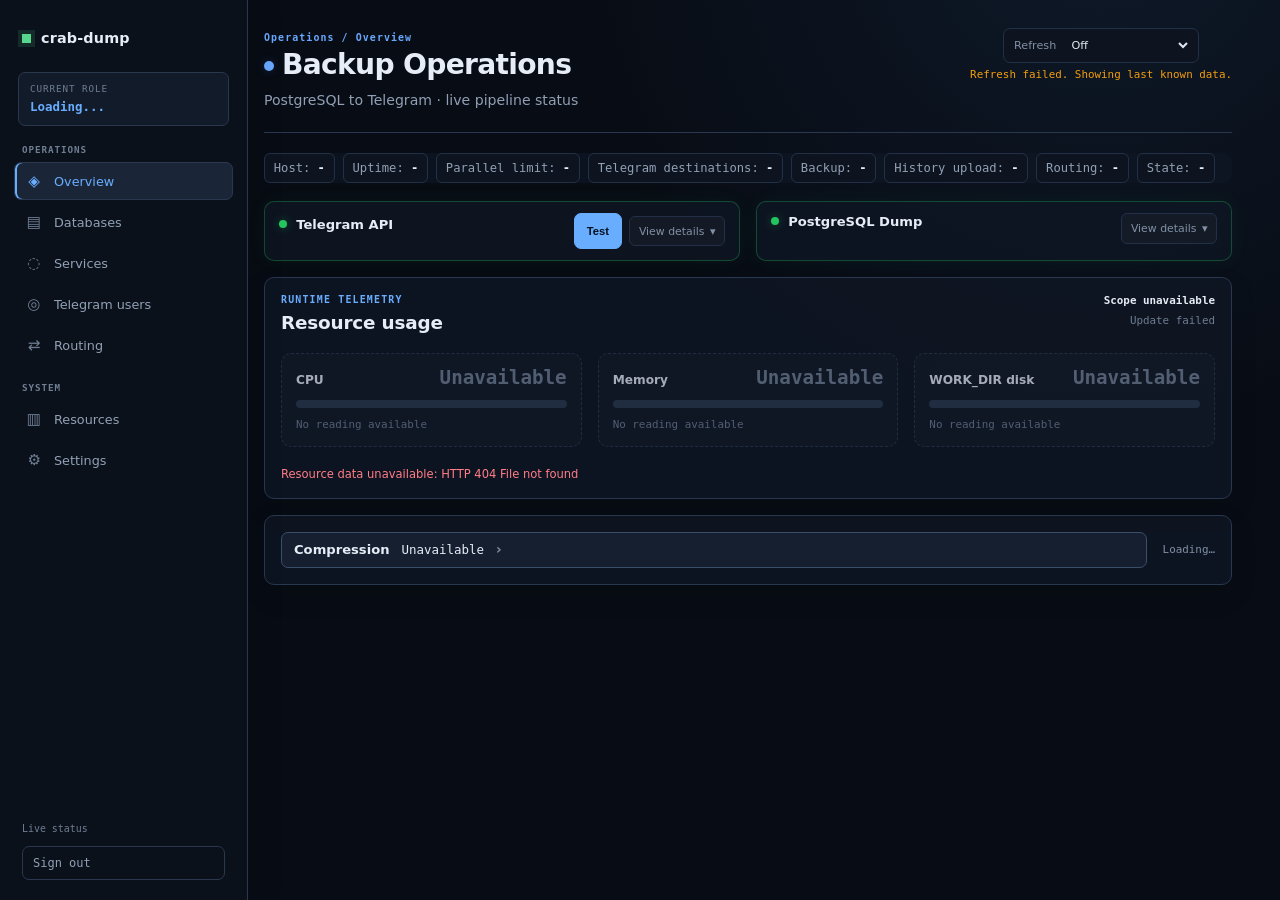
==== commit ada5683e: "feat: add service monitoring" ====
--- a/dashboard/index.html
+++ b/dashboard/index.html
@@ -1514,6 +1514,7 @@
         <div class="app-nav-links">
             <a href="/" aria-current="page"><span aria-hidden="true">◈</span><span>Overview</span></a>
             <a href="/databases"><span aria-hidden="true">▤</span><span>Databases</span></a>
+            <a href="/services"><span aria-hidden="true">◌</span><span>Services</span></a>
             <a href="/users"><span aria-hidden="true">◎</span><span>Telegram users</span></a>
             <a href="/routing"><span aria-hidden="true">⇄</span><span>Routing</span></a>
         </div>
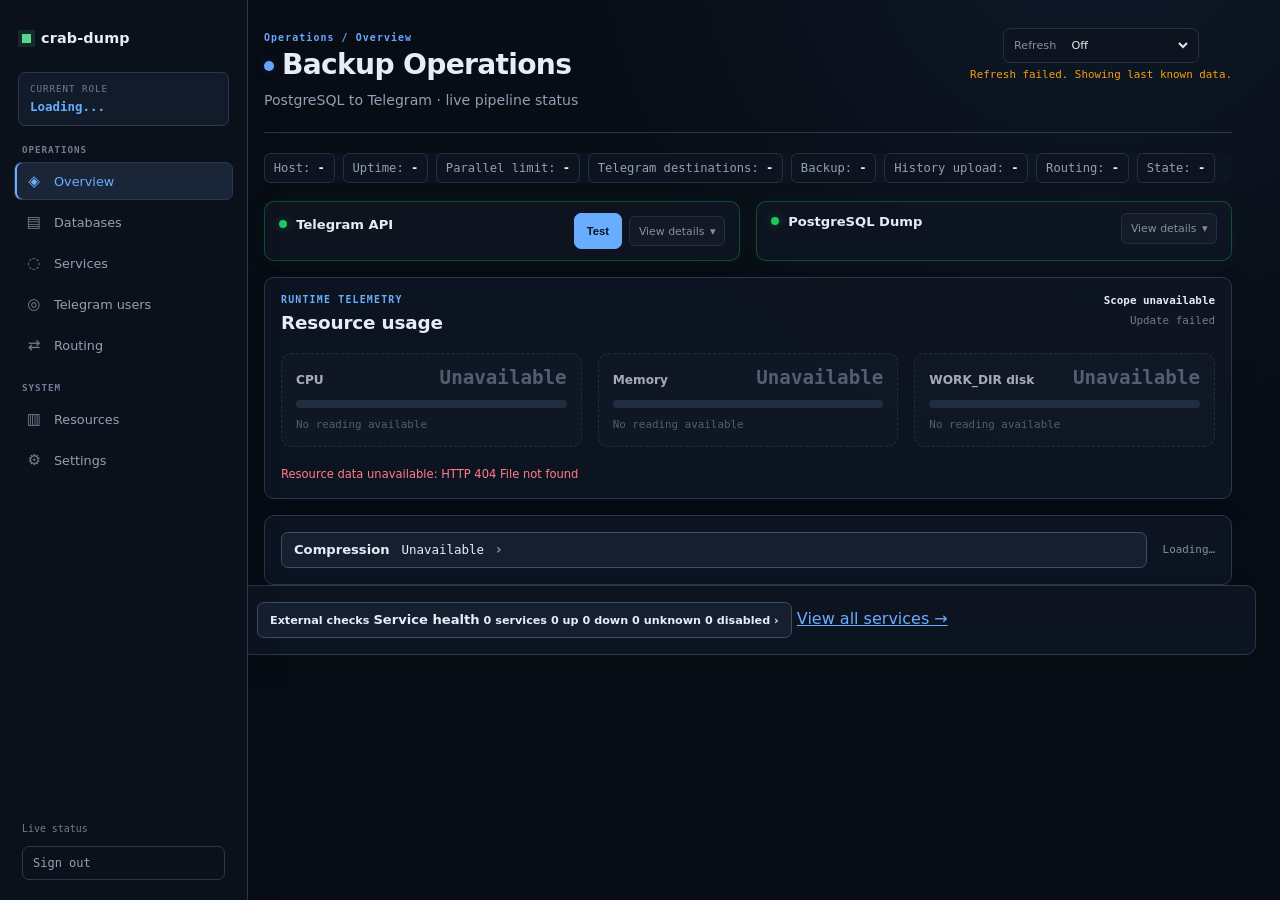
==== commit a133b87d: "feat: add service monitoring widget to main page" ====
--- a/dashboard/index.html
+++ b/dashboard/index.html
@@ -1687,6 +1687,36 @@
 
     </div>
 
+    <!-- Monitored service summary -->
+    <section class="service-health-card card" id="serviceHealthCard" aria-labelledby="serviceHealthTitle">
+        <div class="service-health-header">
+            <button class="service-health-toggle" id="serviceHealthToggle" type="button"
+                    aria-expanded="false" aria-controls="serviceHealthDetails">
+                <span class="service-health-heading">
+                    <span class="service-health-kicker">External checks</span>
+                    <span class="card-title" id="serviceHealthTitle">Service health</span>
+                </span>
+                <span class="service-health-counts" aria-label="Service health counts">
+                    <span class="service-health-count total"><strong id="serviceHealthTotal">0</strong> <span id="serviceHealthTotalLabel">services</span></span>
+                    <span class="service-health-count up"><span class="service-health-dot up" aria-hidden="true"></span><span id="serviceHealthUp">0 up</span></span>
+                    <span class="service-health-count down"><span class="service-health-dot down" aria-hidden="true"></span><span id="serviceHealthDown">0 down</span></span>
+                    <span class="service-health-count unknown"><span class="service-health-dot unknown" aria-hidden="true"></span><span id="serviceHealthUnknown">0 unknown</span></span>
+                    <span class="service-health-count disabled"><span class="service-health-dot disabled" aria-hidden="true"></span><span id="serviceHealthDisabled">0 disabled</span></span>
+                </span>
+                <span class="service-health-chevron" aria-hidden="true">›</span>
+            </button>
+            <a class="service-health-link" href="/services">View all services <span aria-hidden="true">→</span></a>
+        </div>
+        <div class="service-health-details" id="serviceHealthDetails" hidden>
+            <div class="service-health-error" id="serviceHealthError" role="status" aria-live="polite" hidden></div>
+            <ul class="service-health-list" id="serviceHealthList" aria-label="Monitored service status" aria-busy="true">
+                <li class="service-health-skeleton-row" aria-hidden="true"><span class="skeleton-line"></span><span class="skeleton-line short"></span></li>
+                <li class="service-health-skeleton-row" aria-hidden="true"><span class="skeleton-line"></span><span class="skeleton-line short"></span></li>
+                <li class="service-health-skeleton-row" aria-hidden="true"><span class="skeleton-line"></span><span class="skeleton-line short"></span></li>
+            </ul>
+        </div>
+    </section>
+
     <!-- Database-level overview (rendered dynamically) -->
     <section id="dbSection" style="display:none;" aria-labelledby="dbSectionTitle">
         <div class="db-head">
@@ -1768,6 +1798,10 @@
     let compressionExpanded = false;
     let refreshIntervalMs = 2000;
     let refreshTimer = null;
+    let serviceHealthLoaded = false;
+    let serviceHealthEntries = [];
+    let serviceHealthExpanded = false;
+    const serviceHealthChecking = new Set();
 
     // ── Helpers ────────────────────────────────────────────────────
     function formatUptime(seconds) {
@@ -1884,6 +1918,131 @@
             button.disabled = Boolean(data.test_disabled);
             button.title = reason;
             message.textContent = reason ? `Test unavailable: ${reason}` : '';
+        }
+    }
+
+    // ── Service health summary ─────────────────────────────────────
+    function serviceHealthState(entry) {
+        if (!entry?.definition?.enabled) return 'disabled';
+        const status = String(entry?.runtime?.status || 'unknown').toLowerCase();
+        return ['down', 'unknown', 'up'].includes(status) ? status : 'unknown';
+    }
+
+    function serviceHealthRelativeTime(value) {
+        if (!value) return 'Never checked';
+        const timestamp = Date.parse(value);
+        if (Number.isNaN(timestamp)) return 'Unknown';
+        const seconds = Math.max(0, Math.round((Date.now() - timestamp) / 1000));
+        if (seconds < 60) return seconds === 0 ? 'Just now' : `${seconds}s ago`;
+        if (seconds < 3600) return `${Math.floor(seconds / 60)}m ago`;
+        if (seconds < 86400) return `${Math.floor(seconds / 3600)}h ago`;
+        return `${Math.floor(seconds / 86400)}d ago`;
+    }
+
+    function setServiceHealthExpanded(expanded) {
+        const card = document.getElementById('serviceHealthCard');
+        const toggle = document.getElementById('serviceHealthToggle');
+        const details = document.getElementById('serviceHealthDetails');
+        serviceHealthExpanded = expanded === true;
+        card.classList.toggle('expanded', serviceHealthExpanded);
+        toggle.setAttribute('aria-expanded', String(serviceHealthExpanded));
+        details.hidden = !serviceHealthExpanded;
+    }
+
+    function toggleServiceHealth() {
+        setServiceHealthExpanded(!serviceHealthExpanded);
+    }
+
+    function renderServiceHealth(entries) {
+        const list = document.getElementById('serviceHealthList');
+        const error = document.getElementById('serviceHealthError');
+        const services = Array.isArray(entries) ? entries : [];
+        serviceHealthEntries = services;
+        const priority = { down: 0, unknown: 1, up: 2, disabled: 3 };
+        const counts = { down: 0, unknown: 0, up: 0, disabled: 0 };
+
+        services.forEach(entry => { counts[serviceHealthState(entry)] += 1; });
+        document.getElementById('serviceHealthTotal').textContent = services.length;
+        document.getElementById('serviceHealthTotalLabel').textContent =
+            services.length === 1 ? 'service' : 'services';
+        document.getElementById('serviceHealthUp').textContent = `${counts.up} up`;
+        document.getElementById('serviceHealthDown').textContent = `${counts.down} down`;
+        document.getElementById('serviceHealthUnknown').textContent = `${counts.unknown} unknown`;
+        document.getElementById('serviceHealthDisabled').textContent = `${counts.disabled} disabled`;
+        error.hidden = true;
+        serviceHealthLoaded = true;
+        list.setAttribute('aria-busy', 'false');
+
+        if (!services.length) {
+            list.innerHTML = '<li><div class="service-health-empty"><strong>No services monitored</strong><span>Add a service to start health checks.</span><a href="/services">Manage monitored services</a></div></li>';
+            return;
+        }
+
+        const sorted = [...services].sort((left, right) => {
+            const leftState = serviceHealthState(left);
+            const rightState = serviceHealthState(right);
+            return priority[leftState] - priority[rightState]
+                || String(left?.definition?.name || '').localeCompare(String(right?.definition?.name || ''));
+        });
+
+        list.innerHTML = sorted.slice(0, 5).map(entry => {
+            const state = serviceHealthState(entry);
+            const name = entry?.definition?.name || 'Unnamed service';
+            const latency = entry?.runtime?.latency_ms == null
+                ? '—'
+                : `${entry.runtime.latency_ms} ms`;
+            const lastCheck = entry?.runtime?.last_check;
+            const relative = serviceHealthRelativeTime(lastCheck);
+            const title = lastCheck ? `Last checked ${lastCheck}` : 'No health check recorded';
+            const canCheck = ['admin', 'operator'].includes(config?.dashboard_role);
+            const checking = serviceHealthChecking.has(name);
+            return `<li class="service-health-row ${state}">
+                <span class="service-health-dot ${state}" aria-hidden="true"></span>
+                <span class="service-health-name">${escapeHtml(name)}</span>
+                <span class="service-health-latency">${escapeHtml(latency)}</span>
+                <span class="service-health-check" title="${escapeHtml(title)}">${escapeHtml(relative)}</span>
+                <span class="service-health-status">${state.toUpperCase()}</span>
+                ${canCheck ? `<button class="service-health-check-button" type="button" data-service-check="${escapeHtml(name)}" ${checking ? 'disabled aria-busy="true"' : ''}>${checking ? 'Checking…' : 'Check now'}</button>` : ''}
+            </li>`;
+        }).join('');
+        list.querySelectorAll('[data-service-check]').forEach(button => {
+            button.addEventListener('click', () => checkServiceHealth(button.dataset.serviceCheck));
+        });
+    }
+
+    function renderServiceHealthError(error) {
+        const message = document.getElementById('serviceHealthError');
+        message.textContent = `Service health unavailable: ${error?.message || 'request failed'}`;
+        message.hidden = false;
+        if (!serviceHealthLoaded) {
+            document.getElementById('serviceHealthList').setAttribute('aria-busy', 'false');
+        }
+    }
+
+    async function checkServiceHealth(name) {
+        if (!name || serviceHealthChecking.has(name)) return;
+        serviceHealthChecking.add(name);
+        renderServiceHealth(serviceHealthEntries);
+        let checkError = null;
+        try {
+            const updated = await fetchStatus(
+                `/api/services/${encodeURIComponent(name)}/check`,
+                { method: 'POST' },
+            );
+            const index = serviceHealthEntries.findIndex(
+                entry => entry?.definition?.name === name,
+            );
+            if (index >= 0) serviceHealthEntries[index] = updated;
+        } catch (error) {
+            checkError = `Check failed for ${name}: ${error?.message || 'request failed'}`;
+        } finally {
+            serviceHealthChecking.delete(name);
+            renderServiceHealth(serviceHealthEntries);
+            if (checkError) {
+                const message = document.getElementById('serviceHealthError');
+                message.textContent = checkError;
+                message.hidden = false;
+            }
         }
     }
 
@@ -2964,6 +3123,7 @@
                     latestDatabases = data;
                     renderDatabases(data);
                 }),
+                fetchStatus('/api/services').then(renderServiceHealth).catch(renderServiceHealthError),
                 fetchStatus('/api/telegram-users').then(data => {
                     telegramUsers = data;
                     renderDatabases(latestDatabases);
@@ -3028,6 +3188,8 @@
     async function init() {
         setupManualBackupModal();
         document.getElementById('compressionToggle').addEventListener('click', toggleCompressionEditor);
+        document.getElementById('serviceHealthToggle').addEventListener('click', toggleServiceHealth);
+        setServiceHealthExpanded(false);
         document.getElementById('compressionForm').addEventListener('submit', saveCompressionConfig);
         document.getElementById('compressionCodec').addEventListener('change', () => {
             compressionDirty = true;
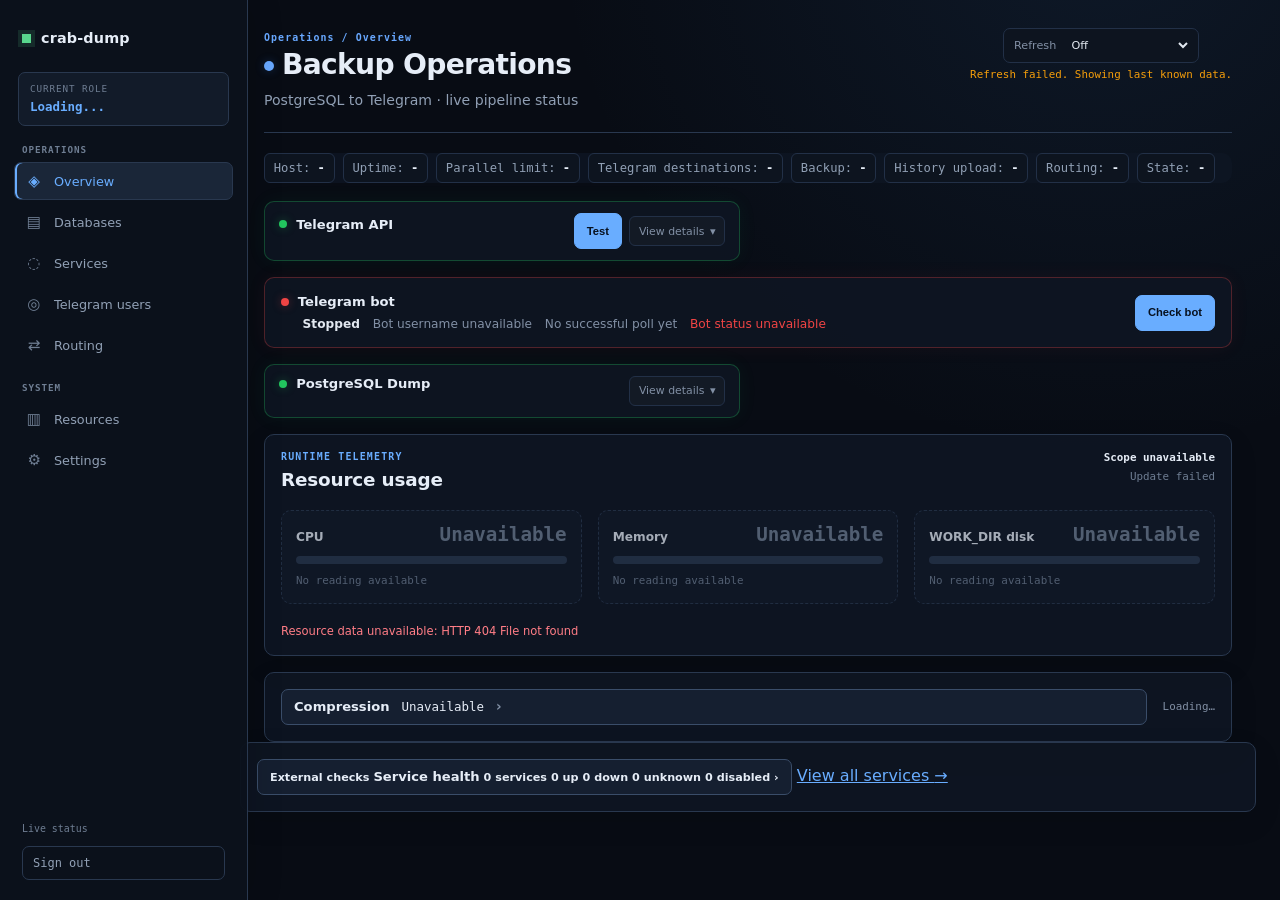
==== commit 3726862b: "feat: add telegram-bot, add import/export" ====
--- a/dashboard/index.html
+++ b/dashboard/index.html
@@ -239,6 +239,35 @@
         }
         .service-details-content .status-time:empty {
             display: none;
+        }
+        .bot-status-card {
+            grid-column: 1 / -1;
+            display: flex;
+            flex-direction: row;
+            align-items: center;
+            justify-content: space-between;
+            gap: 1rem;
+        }
+        .bot-status-main { min-width: 0; }
+        .bot-status-copy {
+            display: flex;
+            flex-wrap: wrap;
+            align-items: baseline;
+            gap: .35rem .8rem;
+            margin: .45rem 0 0 1.35rem;
+            color: var(--text-muted);
+            font-size: .76rem;
+        }
+        .bot-status-copy strong { color: var(--text); text-transform: capitalize; }
+        .bot-status-copy .status-time { margin-top: 0; }
+        .bot-status-error { color: var(--err); overflow-wrap: anywhere; }
+        .bot-status-actions { flex: 0 0 auto; }
+        .bot-status-card.checking { border-color: var(--warn-border); }
+        .bot-status-card.up { border-color: var(--up-border); }
+        .bot-status-card.down { border-color: var(--err-border); }
+        @media (max-width: 640px) {
+            .bot-status-card { align-items: flex-start; flex-direction: column; }
+            .bot-status-actions { width: 100%; text-align: right; }
         }
 
         .compression-card { grid-column: 1 / -1; }
@@ -1521,7 +1550,7 @@
         <span class="app-nav-label">System</span>
         <div class="app-nav-links">
             <a href="#resourceCard"><span aria-hidden="true">▥</span><span>Resources</span></a>
-            <a href="#compressionCard"><span aria-hidden="true">⚙</span><span>Settings</span></a>
+            <a href="/settings"><span aria-hidden="true">⚙</span><span>Settings</span></a>
         </div>
         <div class="app-nav-footer">Live status<button class="app-signout" type="button" onclick="signOut()">Sign out</button></div>
     </nav>
@@ -1591,6 +1620,25 @@
                 <div class="status-time" id="tgTime"></div>
             </div>
         </details>
+
+        <!-- Telegram command bot status -->
+        <section class="card bot-status-card" id="botStatusCard" aria-labelledby="botStatusTitle">
+            <div class="bot-status-main">
+                <div class="card-header">
+                    <span class="status-dot" id="botStatusDot"></span>
+                    <h2 class="card-title" id="botStatusTitle">Telegram bot</h2>
+                </div>
+                <div class="bot-status-copy">
+                    <strong id="botStatusState">Loading…</strong>
+                    <span id="botStatusUsername">Bot username unavailable</span>
+                    <span id="botStatusTime" class="status-time">No successful poll yet</span>
+                    <span id="botStatusError" class="bot-status-error" role="status" aria-live="polite"></span>
+                </div>
+            </div>
+            <div class="bot-status-actions">
+                <button class="btn primary" id="botCheckBtn" type="button" onclick="checkBot()">Check bot</button>
+            </div>
+        </section>
 
         <!-- Dump status panel (aggregated across all databases) -->
         <details class="card service-card up" id="dumpCard">
@@ -1918,6 +1966,53 @@
             button.disabled = Boolean(data.test_disabled);
             button.title = reason;
             message.textContent = reason ? `Test unavailable: ${reason}` : '';
+        }
+    }
+
+    function botStatusClass(state) {
+        return state === 'running' ? 'up' : state === 'configured' ? 'degraded' : 'down';
+    }
+
+    function renderBotStatus(data) {
+        const card = document.getElementById('botStatusCard');
+        const state = String(data?.state || 'stopped').toLowerCase();
+        card.classList.remove('up', 'degraded', 'down', 'checking');
+        card.classList.add(botStatusClass(state));
+        document.getElementById('botStatusState').textContent = state;
+        document.getElementById('botStatusUsername').textContent = data?.username
+            ? `@${data.username}`
+            : 'Bot username unavailable';
+        const last = data?.last_success_at;
+        const time = document.getElementById('botStatusTime');
+        time.textContent = last ? `Last poll ${relTime(last)}` : 'No successful poll yet';
+        if (last) time.title = last;
+        document.getElementById('botStatusError').textContent = data?.last_error || '';
+    }
+
+    async function checkBot() {
+        const button = document.getElementById('botCheckBtn');
+        const card = document.getElementById('botStatusCard');
+        const error = document.getElementById('botStatusError');
+        button.disabled = true;
+        button.setAttribute('aria-busy', 'true');
+        button.textContent = 'Checking…';
+        card.classList.add('checking');
+        error.textContent = '';
+        try {
+            const response = await apiFetch('/api/status/bot/check', { method: 'POST' });
+            const result = await response.json().catch(() => ({}));
+            if (!response.ok) throw new Error(result.error || 'Bot check failed');
+            renderBotStatus(await fetchStatus('/api/status/bot'));
+            error.textContent = `Check succeeded${result.username ? `: @${result.username}` : ''}`;
+        } catch (checkError) {
+            error.textContent = checkError.message || 'Bot check failed. Try again.';
+            card.classList.remove('up', 'degraded');
+            card.classList.add('down');
+        } finally {
+            card.classList.remove('checking');
+            button.disabled = false;
+            button.removeAttribute('aria-busy');
+            button.textContent = 'Check bot';
         }
     }
 
@@ -3109,6 +3204,9 @@
                     setStatus(document.getElementById('tgMsg'), document.getElementById('tgTime'), data.state, data.message, data.timestamp);
                     renderTelegramTestState(data);
                 }),
+                fetchStatus('/api/status/bot').then(renderBotStatus).catch(error => {
+                    renderBotStatus({ state: 'stopped', last_error: 'Bot status unavailable' });
+                }),
                 fetchStatus('/api/status/process').then(data => {
                     applyState(document.getElementById('dumpCard'), document.getElementById('dumpDot'), data.state);
                     setStatus(document.getElementById('dumpMsg'), document.getElementById('dumpTime'), data.state, data.message, data.timestamp);
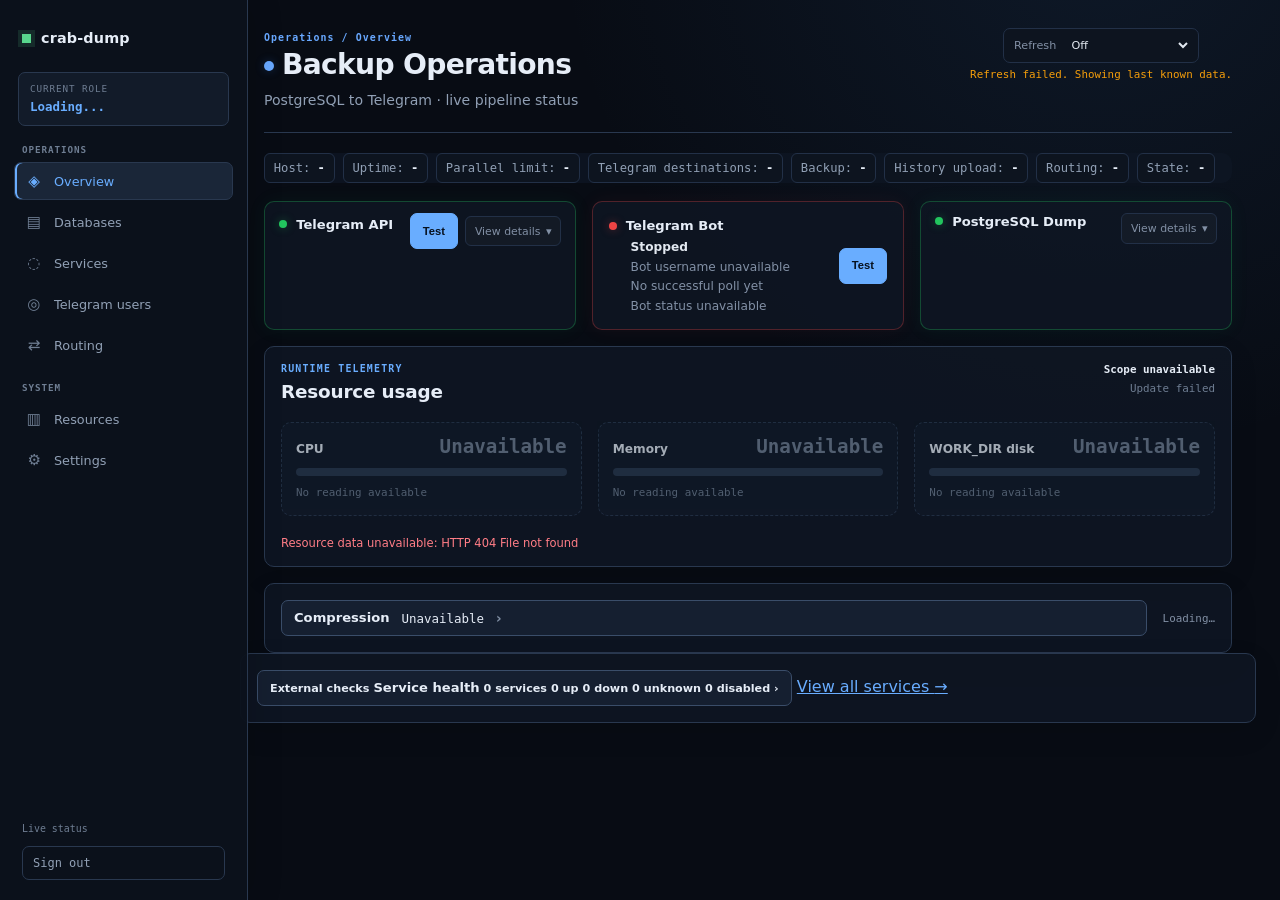
==== commit 928043e3: "feat: better telegram-bot status in dashboard" ====
--- a/dashboard/index.html
+++ b/dashboard/index.html
@@ -116,8 +116,11 @@
             width: 100%;
             max-width: 920px;
             display: grid;
-            grid-template-columns: 1fr 1fr;
+            grid-template-columns: repeat(3, minmax(0, 1fr));
             gap: 1.25rem;
+        }
+        @media (max-width: 900px) {
+            .grid { grid-template-columns: repeat(2, minmax(0, 1fr)); }
         }
         @media (max-width: 640px) {
             .grid { grid-template-columns: 1fr; }
@@ -241,7 +244,6 @@
             display: none;
         }
         .bot-status-card {
-            grid-column: 1 / -1;
             display: flex;
             flex-direction: row;
             align-items: center;
@@ -260,7 +262,9 @@
         }
         .bot-status-copy strong { color: var(--text); text-transform: capitalize; }
         .bot-status-copy .status-time { margin-top: 0; }
-        .bot-status-error { color: var(--err); overflow-wrap: anywhere; }
+        .bot-status-message { overflow-wrap: anywhere; }
+        .bot-status-message.success { color: var(--up); }
+        .bot-status-message.error { color: var(--err); }
         .bot-status-actions { flex: 0 0 auto; }
         .bot-status-card.checking { border-color: var(--warn-border); }
         .bot-status-card.up { border-color: var(--up-border); }
@@ -270,7 +274,7 @@
             .bot-status-actions { width: 100%; text-align: right; }
         }
 
-        .compression-card { grid-column: 1 / -1; }
+        .resource-card, .compression-card { grid-column: 1 / -1; }
         .compression-header {
             display: flex;
             align-items: center;
@@ -1414,8 +1418,14 @@
         }
         .info-chip .icon { display: none; }
         .grid {
-            grid-template-columns: repeat(2, minmax(0, 1fr));
+            grid-template-columns: repeat(3, minmax(0, 1fr));
             gap: .85rem;
+        }
+        @media (max-width: 900px) {
+            .grid { grid-template-columns: repeat(2, minmax(0, 1fr)); }
+        }
+        @media (max-width: 640px) {
+            .grid { grid-template-columns: 1fr; }
         }
         .card {
             gap: .75rem;
@@ -1626,17 +1636,17 @@
             <div class="bot-status-main">
                 <div class="card-header">
                     <span class="status-dot" id="botStatusDot"></span>
-                    <h2 class="card-title" id="botStatusTitle">Telegram bot</h2>
+                    <h2 class="card-title" id="botStatusTitle">Telegram Bot</h2>
                 </div>
                 <div class="bot-status-copy">
                     <strong id="botStatusState">Loading…</strong>
                     <span id="botStatusUsername">Bot username unavailable</span>
                     <span id="botStatusTime" class="status-time">No successful poll yet</span>
-                    <span id="botStatusError" class="bot-status-error" role="status" aria-live="polite"></span>
+                    <span id="botStatusError" class="bot-status-message" role="status" aria-live="polite"></span>
                 </div>
             </div>
             <div class="bot-status-actions">
-                <button class="btn primary" id="botCheckBtn" type="button" onclick="checkBot()">Check bot</button>
+                <button class="btn primary" id="botCheckBtn" type="button" onclick="checkBot()">Test</button>
             </div>
         </section>
 
@@ -1992,27 +2002,30 @@
     async function checkBot() {
         const button = document.getElementById('botCheckBtn');
         const card = document.getElementById('botStatusCard');
-        const error = document.getElementById('botStatusError');
+        const message = document.getElementById('botStatusError');
         button.disabled = true;
         button.setAttribute('aria-busy', 'true');
         button.textContent = 'Checking…';
         card.classList.add('checking');
-        error.textContent = '';
+        message.classList.remove('success', 'error');
+        message.textContent = '';
         try {
             const response = await apiFetch('/api/status/bot/check', { method: 'POST' });
             const result = await response.json().catch(() => ({}));
             if (!response.ok) throw new Error(result.error || 'Bot check failed');
             renderBotStatus(await fetchStatus('/api/status/bot'));
-            error.textContent = `Check succeeded${result.username ? `: @${result.username}` : ''}`;
+            message.classList.add('success');
+            message.textContent = `Check succeeded${result.username ? `: @${result.username}` : ''}`;
         } catch (checkError) {
-            error.textContent = checkError.message || 'Bot check failed. Try again.';
+            message.classList.add('error');
+            message.textContent = checkError.message || 'Bot check failed. Try again.';
             card.classList.remove('up', 'degraded');
             card.classList.add('down');
         } finally {
             card.classList.remove('checking');
             button.disabled = false;
             button.removeAttribute('aria-busy');
-            button.textContent = 'Check bot';
+            button.textContent = 'Test';
         }
     }
 
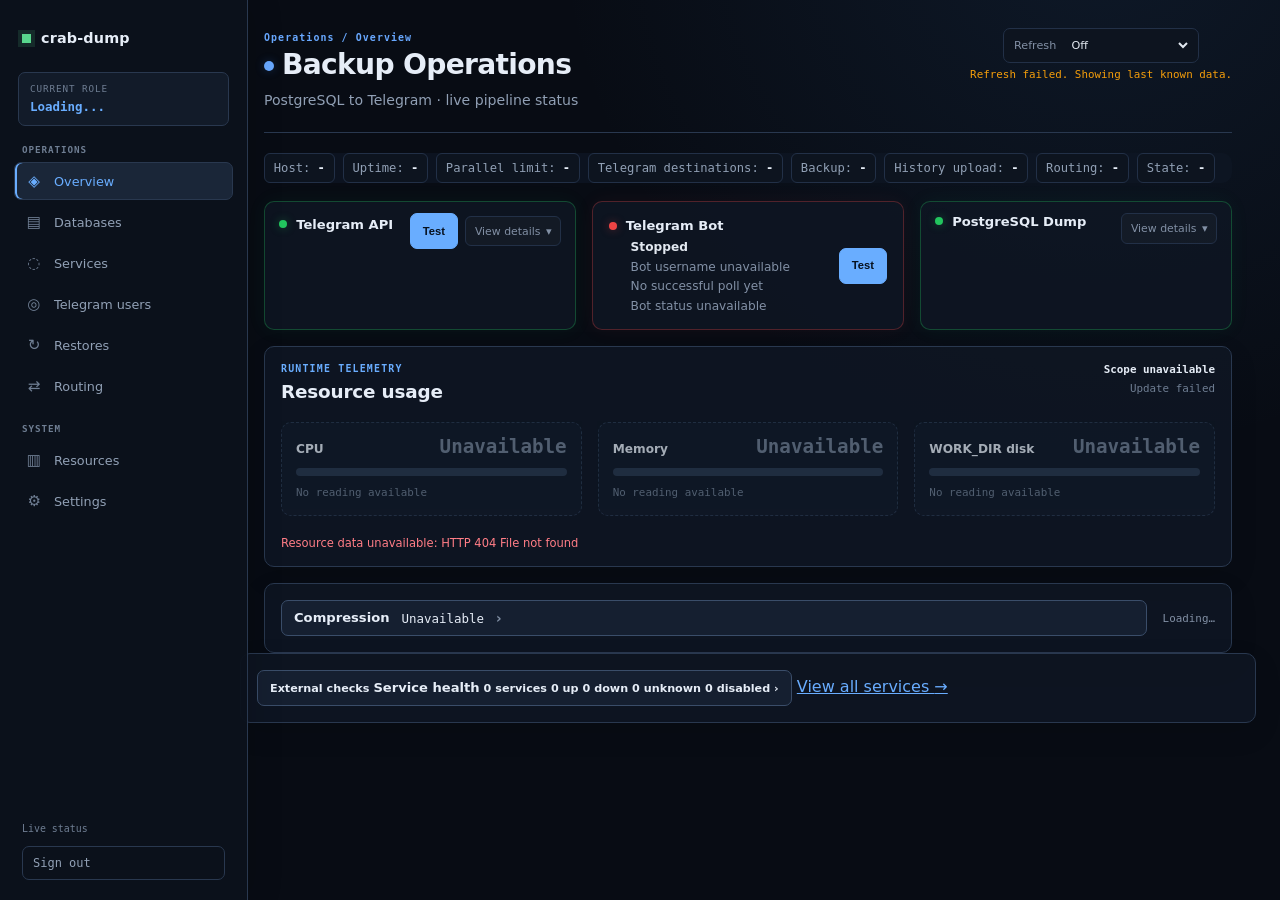
==== commit 913ba119: "feat: add restore from telegram" ====
--- a/dashboard/index.html
+++ b/dashboard/index.html
@@ -1555,6 +1555,7 @@
             <a href="/databases"><span aria-hidden="true">▤</span><span>Databases</span></a>
             <a href="/services"><span aria-hidden="true">◌</span><span>Services</span></a>
             <a href="/users"><span aria-hidden="true">◎</span><span>Telegram users</span></a>
+            <a href="/restores"><span aria-hidden="true">↻</span><span>Restores</span></a>
             <a href="/routing"><span aria-hidden="true">⇄</span><span>Routing</span></a>
         </div>
         <span class="app-nav-label">System</span>
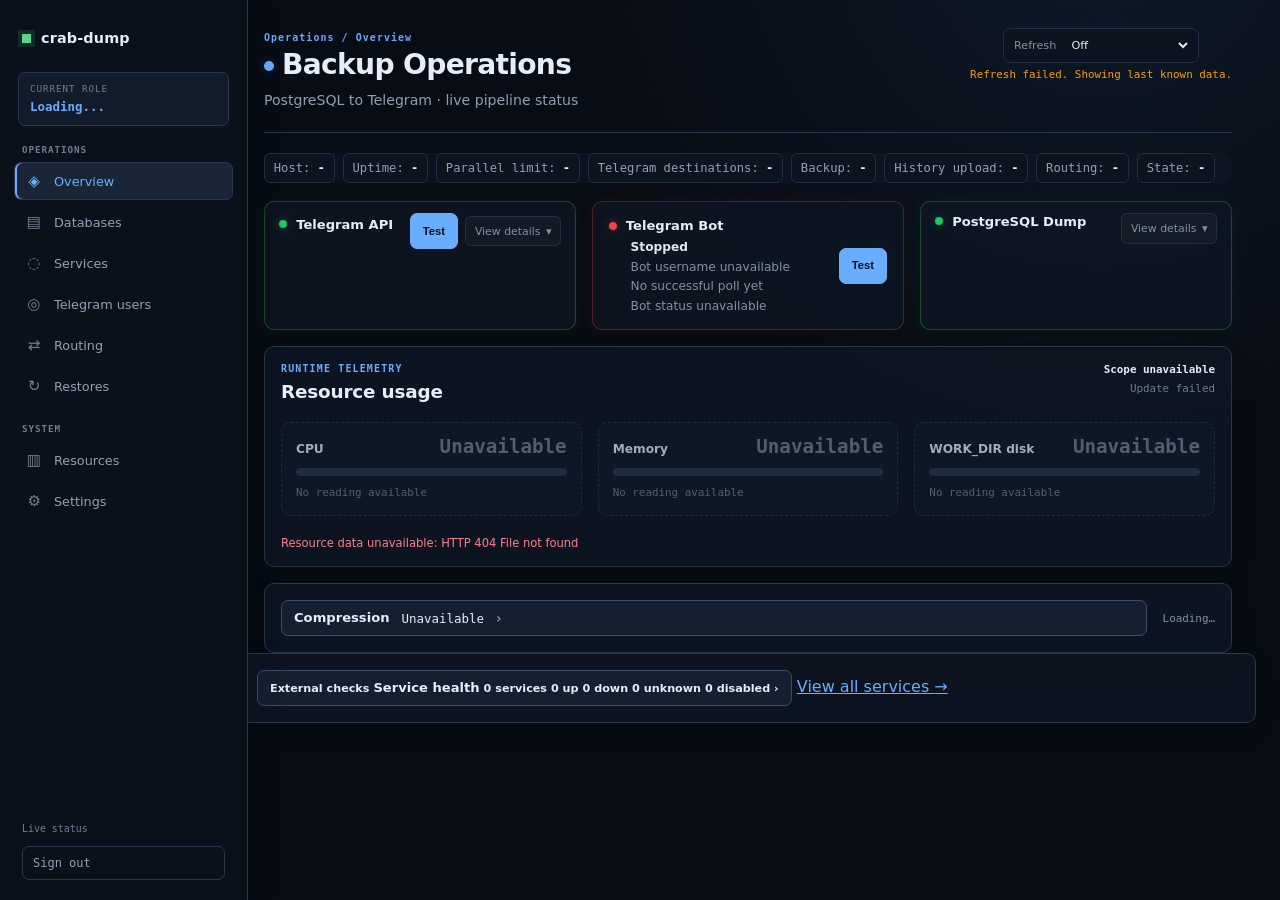
==== commit ca2d8557: "feat: add restore page" ====
--- a/dashboard/index.html
+++ b/dashboard/index.html
@@ -1555,8 +1555,8 @@
             <a href="/databases"><span aria-hidden="true">▤</span><span>Databases</span></a>
             <a href="/services"><span aria-hidden="true">◌</span><span>Services</span></a>
             <a href="/users"><span aria-hidden="true">◎</span><span>Telegram users</span></a>
+            <a href="/routing"><span aria-hidden="true">⇄</span><span>Routing</span></a>
             <a href="/restores"><span aria-hidden="true">↻</span><span>Restores</span></a>
-            <a href="/routing"><span aria-hidden="true">⇄</span><span>Routing</span></a>
         </div>
         <span class="app-nav-label">System</span>
         <div class="app-nav-links">
